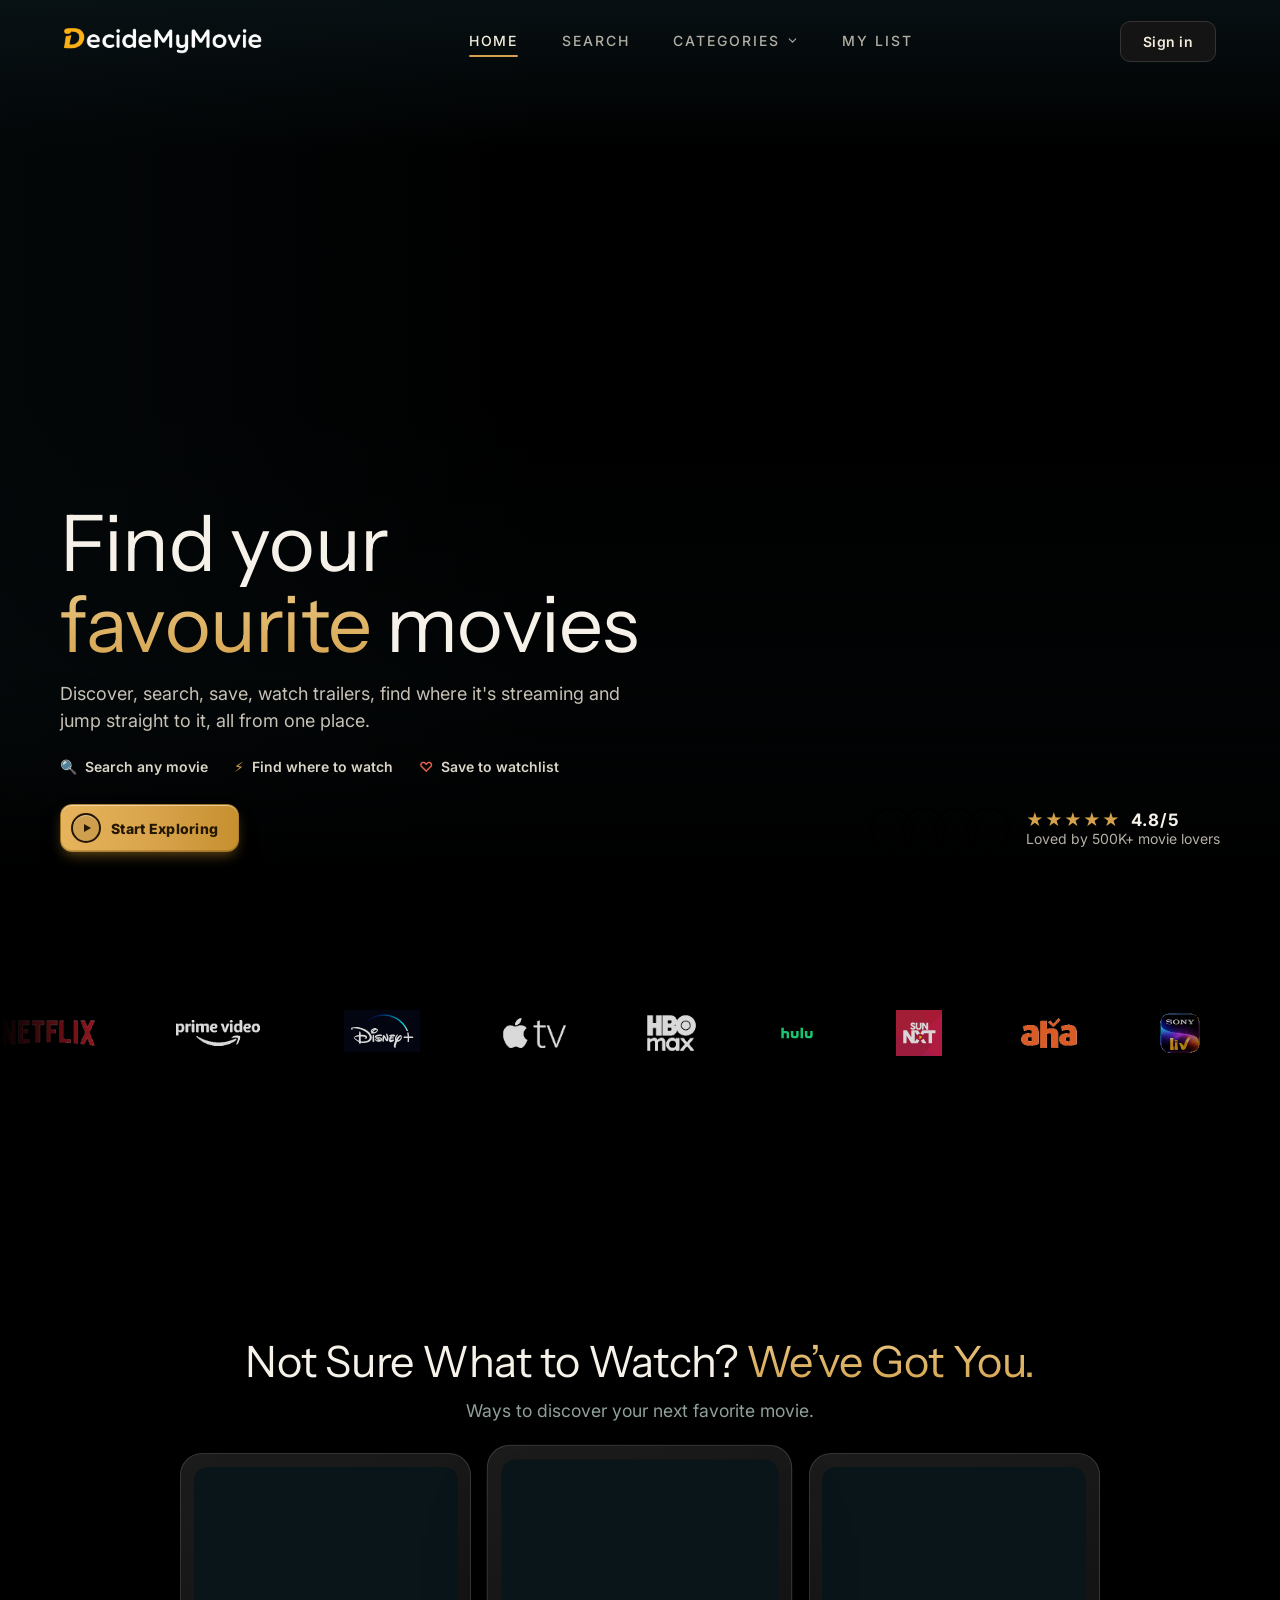
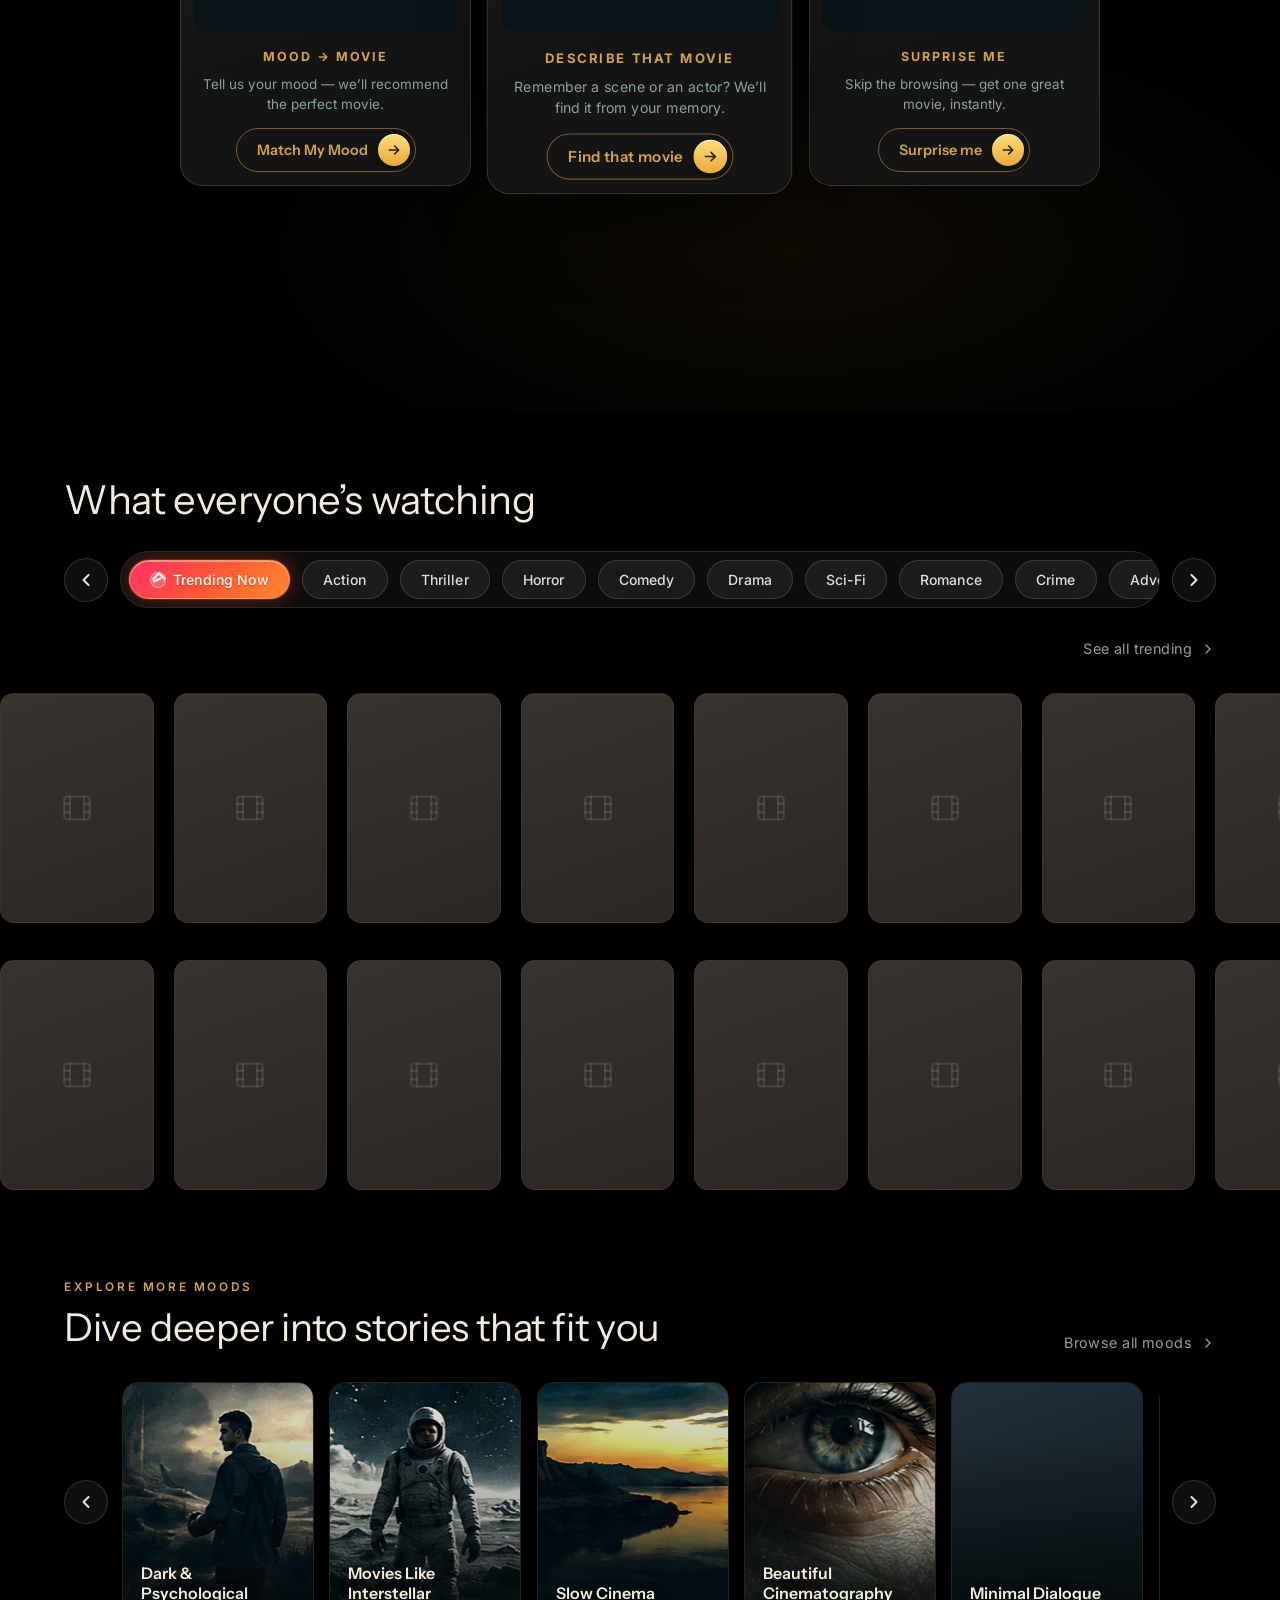
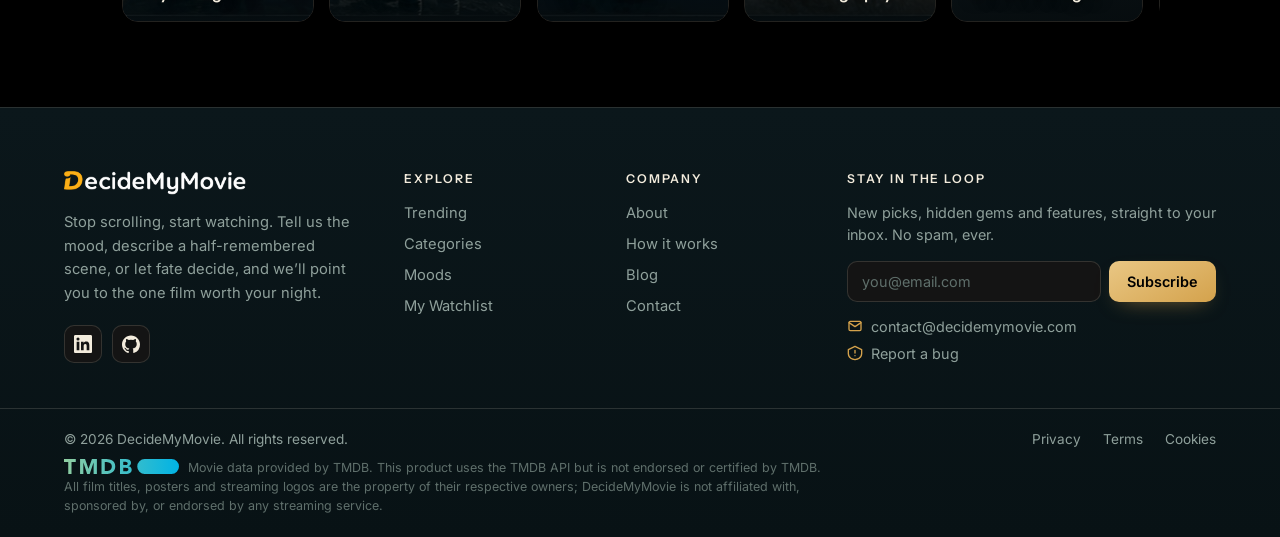
==== index.html @ b349b94d "Explore section: full-height, centered so only the 3 cards show" ====
<!DOCTYPE html>
<html lang="en">
<head>
  <meta http-equiv="Cache-Control" content="no-cache, no-store, must-revalidate">
  <meta http-equiv="Pragma" content="no-cache">
  <meta http-equiv="Expires" content="0">
<meta charset="UTF-8" />
<meta name="viewport" content="width=device-width, initial-scale=1.0" />
<title>DecideMyMovie</title>
<meta name="description" content="Stop scrolling, start watching. Describe your mood, describe a half-remembered scene, or let fate decide, and DecideMyMovie points you to the one film worth your night." />
<link rel="canonical" href="https://decidemymovie.com/" />

<!-- favicon -->
<link rel="icon" type="image/png" href="/favicon-96x96.png" sizes="96x96" />
<link rel="icon" type="image/svg+xml" href="/favicon.svg" />
<link rel="shortcut icon" href="/favicon.ico" />
<link rel="apple-touch-icon" sizes="180x180" href="/apple-touch-icon.png" />
<meta name="apple-mobile-web-app-title" content="Dmm" />
<link rel="manifest" href="/site.webmanifest" />
<!-- prefetch the auth modal artwork at idle so it's cached before the user opens sign-in -->
<link rel="prefetch" as="image" href="img/auth-panel.webp" />
<meta name="theme-color" content="#0A1519" />

<!-- Open Graph (WhatsApp, Facebook, LinkedIn link previews) -->
<meta property="og:type" content="website" />
<meta property="og:site_name" content="DecideMyMovie" />
<meta property="og:title" content="DecideMyMovie — the one film worth your night" />
<meta property="og:description" content="Describe your mood and get one confident pick, like a friend with great taste. No more forty minutes of scrolling." />
<meta property="og:url" content="https://decidemymovie.com/" />
<meta property="og:image" content="https://decidemymovie.com/og-image.jpg" />
<meta property="og:image:width" content="1200" />
<meta property="og:image:height" content="630" />

<!-- Twitter / X card -->
<meta name="twitter:card" content="summary_large_image" />
<meta name="twitter:title" content="DecideMyMovie — the one film worth your night" />
<meta name="twitter:description" content="Describe your mood and get one confident pick. No more endless scrolling." />
<meta name="twitter:image" content="https://decidemymovie.com/og-image.jpg" />

<link rel="preconnect" href="https://fonts.googleapis.com" />
<link rel="preconnect" href="https://fonts.gstatic.com" crossorigin />
<link href="https://fonts.googleapis.com/css2?family=Fraunces:opsz,wght@9..144,300..700&family=Inter:wght@400;500;600&family=Instrument+Sans:wght@400;500;600;700&display=swap" rel="stylesheet" />
<style>
  :root{
    /* palette pulled from the video */
    --ink:        #000000;   /* neutral black base */
    --ink-2:      #141414;   /* lifted panel (neutral dark grey) */
    --gold:       #D4A24C;   /* antique gilded gold (jewellery / lighting) */
    --gold-soft:  #E9C784;   /* highlight gold */
    --ember:      #9A4A3A;   /* muted maroon-rust (bridal fabric) */
    --cream:      #F3ECDD;   /* warm off-white text */
    --muted:      #8FA09B;   /* sage-grey secondary text */
    --line:       rgba(243,236,221,.14);

    --media-w: 52vw;         /* how much of the width the video occupies */
  }

  *{ box-sizing:border-box; margin:0; padding:0; }

  html{scroll-behavior:smooth}
  html,body{ height:100%; }

  body{
    background:var(--ink);
    color:var(--cream);
    font-family:"Inter", system-ui, sans-serif;
    -webkit-font-smoothing:antialiased;
    overflow-x:hidden;
  }

  a{ color:inherit; text-decoration:none; }

  /* ---------- header / nav ---------- */
  .nav{
    position:absolute; inset:0 0 auto 0; z-index:5;
    display:flex; align-items:center; justify-content:space-between;
    padding:26px clamp(24px,5vw,64px);
  }
  .brand{ display:flex; align-items:center; gap:14px; }
  .brand__logo{ height:26px; width:auto; display:block; }
  .brand__mark{
    width:42px; height:42px; border-radius:11px;
    display:grid; place-items:center;
    background:linear-gradient(150deg, var(--gold-soft), var(--gold) 70%);
    color:var(--ink);
    font-family:"Fraunces", serif; font-weight:700; font-size:24px;
    box-shadow:0 6px 20px -8px rgba(212,162,76,.7);
  }
  .brand__word{
    font-family:"Fraunces", serif; font-weight:500; font-size:22px;
    letter-spacing:.3px;
  }

  .links{ display:flex; gap:clamp(24px,3.4vw,52px); }
  .links a{
    position:relative; font-size:14px; font-weight:500; letter-spacing:.14em;
    text-transform:uppercase; color:var(--cream); opacity:.72;
    padding:6px 0; transition:opacity .25s;
  }
  .links a:hover{ opacity:1; }
  .links a.is-active{ opacity:1; }
  .navdrop__trigger{ position:relative; }
  /* gold underline follows the hovered nav item, resting under the active one */
  /* gold underline follows the cursor on the TOP-LEVEL nav items only
     (Home / Search / Categories / My List) — never on the dropdown menu items */
  .links > a::after, .navdrop__trigger::after{
    content:""; position:absolute; left:0; right:0; bottom:-2px; height:2px;
    background:var(--gold); border-radius:2px;
    transform:scaleX(0); transform-origin:center; transition:transform .28s cubic-bezier(.2,.7,.2,1); }
  .links > a.is-active::after{ transform:scaleX(1); }
  .links > a:hover::after, .navdrop__trigger:hover::after,
  .navdrop:hover .navdrop__trigger::after{ transform:scaleX(1); }
  .links:hover > a.is-active:not(:hover)::after{ transform:scaleX(0); }

  .signin{
    font-size:14px; font-weight:600; letter-spacing:.02em;
    padding:11px 22px; border-radius:10px;
    background:var(--ink-2); border:1px solid var(--line);
    transition:border-color .25s, background .25s, transform .25s;
  }
  .signin:hover{ border-color:rgba(255,255,255,.22); background:#1c1c1c; transform:translateY(-1px); }

  /* ---------- hero ---------- */
  .hero::after{
    content:""; position:absolute; left:0; right:0; bottom:-1px; height:240px; z-index:2;
    pointer-events:none;
    background:linear-gradient(to bottom, rgba(10,21,25,0) 0%, var(--ink) 88%, var(--ink) 100%);
  }
  .hero{
    position:relative; min-height:100vh; min-height:100svh;
    display:flex; align-items:center;
    isolation:isolate;
  }

  /* full-bleed background video */
  .hero__media{
    position:absolute; inset:0; z-index:1;
    overflow:hidden;
  }
  .hero__media video{
    position:absolute; inset:0; left:0;
    width:100%; height:100%;
    object-fit:cover; object-position:center; display:block;
    filter:saturate(1.03) contrast(1.03);
  }

  /* dissolve the left edge into the base + cinematic vignette */
  .hero__mask{
    position:absolute; inset:0; z-index:2; pointer-events:none;
    background:
      /* warm glow bridging the seam so both halves read as one image */
      radial-gradient(42vw 42vw at 50% 42%, rgba(212,162,76,.12), transparent 60%),
      /* wide, slightly angled dissolve: solid ink on the left, video emerging on the right */
      linear-gradient(100deg,
        var(--ink) 0%,
        var(--ink) 28%,
        rgba(10,21,25,.95) 40%,
        rgba(10,21,25,.64) 54%,
        rgba(10,21,25,.26) 72%,
        rgba(10,21,25,0) 93%),
      /* gentle top/bottom cinematic vignette */
      linear-gradient(to bottom,
        rgba(10,21,25,.32) 0%,
        rgba(10,21,25,0) 24%,
        rgba(10,21,25,0) 78%,
        rgba(10,21,25,.52) 100%);
  }

  /* warm gold halo bleeding out from behind the footage (like the mockup glow) */
  .hero__aura{
    position:absolute; inset:0; z-index:0; pointer-events:none;
    background:
      radial-gradient(46vw 46vw at 70% 46%, rgba(212,162,76,.16), transparent 62%),
      radial-gradient(30vw 34vw at 54% 60%, rgba(154,74,58,.12), transparent 60%);
  }

  /* ---------- content ---------- */
  .hero__content{
    position:relative; z-index:3;
    padding:0 clamp(24px,5vw,64px);
    max-width:660px;
    margin-top:9vh;
  }

  .display{
    font-family:"Fraunces", serif;
    font-weight:400;
    letter-spacing:.01em;
    font-size:clamp(2.9rem, 6vw, 5.1rem);
    line-height:1.02;
    letter-spacing:-.015em;
    animation:fade-up .9s .18s both cubic-bezier(.2,.7,.2,1);
  }
  .display .accent{
    color:var(--gold);
    background:linear-gradient(180deg, var(--gold-soft), var(--gold));
    -webkit-background-clip:text; background-clip:text;
    -webkit-text-fill-color:transparent;
  }
  .spark{ color:var(--gold); font-size:.34em; vertical-align:.7em; }

  .lede{
    margin-top:26px;
    font-size:16px;                 /* a touch above the nav links */
    line-height:1.55; color:var(--muted); max-width:30ch;
    animation:fade-up .9s .32s both cubic-bezier(.2,.7,.2,1);
  }

  /* signature: mood chips tie to "match your mood" */
  .moods{
    display:flex; flex-wrap:wrap; gap:11px; margin-top:34px;
    animation:fade-up .9s .44s both cubic-bezier(.2,.7,.2,1);
  }
  .chip{
    font-size:13px; font-weight:500; letter-spacing:.02em;
    padding:9px 16px; border-radius:999px;
    border:1px solid var(--line); color:var(--cream);
    background:rgba(255,255,255,.02);
    cursor:pointer;
    transition:border-color .25s, color .25s, box-shadow .3s, transform .2s, background .25s;
  }
  .chip:hover, .chip:focus-visible{
    border-color:var(--gold);
    color:var(--gold-soft);
    background:rgba(212,162,76,.08);
    box-shadow:0 0 0 4px rgba(212,162,76,.08);
    transform:translateY(-1px);
    outline:none;
  }

  .cta-row{
    display:flex; align-items:center; gap:22px; margin-top:40px;
    animation:fade-up .9s .56s both cubic-bezier(.2,.7,.2,1);
  }
  .cta{
    display:inline-flex; align-items:center; gap:10px;
    font-size:15px; font-weight:600; letter-spacing:.01em;
    padding:15px 28px; border-radius:12px;
    color:var(--ink);
    background:linear-gradient(150deg, var(--gold-soft), var(--gold) 78%);
    box-shadow:0 12px 34px -12px rgba(212,162,76,.75);
    transition:transform .25s, box-shadow .3s;
  }
  .cta:hover{ transform:translateY(-2px); box-shadow:0 18px 42px -12px rgba(212,162,76,.85); }
  .cta svg{ transition:transform .25s; }
  .cta:hover svg{ transform:translateX(3px); }
  .ghost{
    font-size:14px; font-weight:500; color:var(--muted);
    display:inline-flex; align-items:center; gap:8px;
    transition:color .25s;
  }
  .ghost:hover{ color:var(--cream); }
  .ghost .dot{ width:8px; height:8px; border-radius:50%; background:var(--gold); box-shadow:0 0 0 4px rgba(212,162,76,.18); }

  /* ---------- responsive ---------- */
  @media (max-width:1100px){
    :root{ --media-w:46vw; }
    .hero__content{ max-width:560px; }
  }

  @media (max-width:860px){
    :root{ --media-w:100vw; }
    .hero__media video{ position:absolute; inset:0; width:100%; height:100%; min-width:0; }
    .links{ display:none; }
    .hero{ align-items:flex-end; }
    .hero__content{ max-width:100%; padding-bottom:14vh; }
    .hero__mask{
      background:
        linear-gradient(to bottom,
          rgba(10,21,25,.42) 0%,
          rgba(10,21,25,.55) 42%,
          rgba(10,21,25,.9) 82%,
          var(--ink) 100%);
    }
    .hero__aura{
      background:radial-gradient(70vw 50vw at 60% 30%, rgba(212,162,76,.18), transparent 62%);
    }
    .lede{ max-width:36ch; }
  }

  @media (max-width:460px){
    .cta-row{ flex-direction:column; align-items:flex-start; gap:16px; }
    .signin{ padding:9px 16px; }
  }

  /* ---------- motion prefs ---------- */
  @keyframes fade-up{ from{ opacity:0; transform:translateY(22px); } to{ opacity:1; transform:none; } }
  @keyframes fade-down{ from{ opacity:0; transform:translateY(-16px); } to{ opacity:1; transform:none; } }

  @media (prefers-reduced-motion:reduce){
    *{ animation:none !important; transition:none !important; }
  }

  /* ---------- scroll cue ---------- */
  .scroll-cue{
    position:absolute; left:50%; bottom:30px; z-index:4;
    transform:translateX(-50%);
    width:52px; height:52px; border-radius:50%;
    display:grid; place-items:center;
    color:var(--ink);
    background:linear-gradient(150deg, var(--gold-soft), var(--gold) 78%);
    box-shadow:0 10px 30px -8px rgba(212,162,76,.7);
    animation:cue-bob 2.2s ease-in-out infinite, fade-up .9s .7s both cubic-bezier(.2,.7,.2,1);
    transition:transform .25s, box-shadow .3s;
  }
  .scroll-cue:hover{
    transform:translateX(-50%) translateY(-2px) scale(1.06);
    box-shadow:0 16px 40px -8px rgba(212,162,76,.85);
  }
  @keyframes cue-bob{
    0%,100%{ transform:translateX(-50%) translateY(0); }
    50%{ transform:translateX(-50%) translateY(7px); }
  }
  @media (prefers-reduced-motion:reduce){ .scroll-cue{ animation:none; } }


  /* ============ FEATURES ============ */
  .feats{
    position:relative; z-index:1;
    min-height:100vh; min-height:100svh;
    padding:clamp(34px,5vh,64px) clamp(24px,5vw,64px) clamp(34px,5vh,60px);
    display:flex; flex-direction:column; justify-content:center; gap:clamp(20px,3.2vh,40px);
    background:
      radial-gradient(72vw 46vh at 62% 82%, rgba(212,162,76,.07), transparent 62%),
      var(--ink);
  }
  .feats__head{ max-width:1180px; margin:0 auto; width:100%; }
  @media (max-height:800px){
    .feats{ padding:clamp(28px,4vh,48px) clamp(24px,5vw,64px) clamp(26px,4vh,44px); gap:clamp(14px,2.2vh,24px); }
    .feats__title{ font-size:clamp(1.7rem,3.4vw,2.5rem); }
    .pcard__art{ aspect-ratio:16/9; }
  }
  .feats__eyebrow{
    font-size:13px; font-weight:600; letter-spacing:.24em; text-transform:uppercase;
    color:var(--gold);
  }
  .feats__title{
    font-family:"Fraunces",serif; font-weight:400;
    font-size:clamp(1.9rem,4vw,3rem); line-height:1.05; letter-spacing:.01em;
    margin-top:8px; color:var(--cream);
  }

  .feats__viewport{ overflow:hidden; width:100%; max-width:1180px; margin:0 auto; }
  .feats__track{
    display:flex; will-change:transform;
    transition:transform .8s cubic-bezier(.2,.7,.2,1);
  }

  .feat{
    flex:0 0 100%;
    display:grid; grid-template-columns:1.05fr .95fr; gap:clamp(28px,4vw,64px);
    align-items:center;
    border:1px solid var(--line); border-radius:22px;
    background:linear-gradient(150deg, rgba(255,255,255,.03), rgba(255,255,255,0) 60%), var(--ink-2);
    padding:clamp(28px,4vw,56px);
  }
  .feat__no{
    font-size:12.5px; font-weight:600; letter-spacing:.2em; text-transform:uppercase;
    color:var(--muted);
  }
  .feat__name-lg{
    font-family:"Fraunces",serif; font-weight:400;
    font-size:clamp(2.4rem,5vw,4rem); line-height:1; letter-spacing:.02em;
    margin:16px 0 0; color:var(--cream);
  }
  .feat__text{
    margin-top:20px; max-width:44ch;
    font-size:clamp(1rem,1.3vw,1.14rem); line-height:1.62; color:var(--muted);
  }
  .feat__cta{ display:flex; align-items:center; gap:16px; margin-top:34px; }
  .feat__pill{
    font-family:"Fraunces",serif; font-weight:400;
    font-size:1.15rem; letter-spacing:.04em;
    padding:12px 26px; border-radius:999px;
    color:var(--ink); background:linear-gradient(150deg, var(--gold-soft), var(--gold) 78%);
    box-shadow:0 10px 28px -12px rgba(212,162,76,.7);
  }
  .feat__go{
    width:52px; height:52px; flex:0 0 auto; border-radius:50%;
    display:grid; place-items:center;
    color:var(--gold); border:1.5px solid var(--gold);
    transition:background .25s, color .25s, transform .25s;
  }
  .feat__go svg{ width:20px; height:20px; }
  .feat__go:hover{ background:var(--gold); color:var(--ink); transform:translateX(3px); }

  /* right-side art frame — themed per feature, swap for a real image later */
  .feat__art{
    position:relative; overflow:hidden;
    aspect-ratio:4/5; border-radius:16px;
    display:grid; place-items:center;
    border:1px solid var(--line);
    box-shadow:0 30px 60px -30px rgba(0,0,0,.7);
    color:var(--gold-soft);
  }
  .feat__art figcaption{
    position:absolute; left:18px; bottom:16px;
    font-size:12px; font-weight:500; letter-spacing:.16em; text-transform:uppercase;
    color:rgba(243,236,221,.72);
  }
  .art__motif{ width:52%; height:52%; opacity:.9; filter:drop-shadow(0 6px 20px rgba(0,0,0,.4)); }
  .art__grain{
    position:absolute; inset:0; pointer-events:none; opacity:.35; mix-blend-mode:overlay;
    background-image:url("data:image/svg+xml,%3Csvg xmlns='http://www.w3.org/2000/svg' width='160' height='160'%3E%3Cfilter id='n'%3E%3CfeTurbulence type='fractalNoise' baseFrequency='.85' numOctaves='2'/%3E%3C/filter%3E%3Crect width='160' height='160' filter='url(%23n)' opacity='.4'/%3E%3C/svg%3E");
  }
  .art--vibe{ background:radial-gradient(120% 100% at 30% 20%, #14343a, #0A1519 70%); color:var(--gold-soft); }
  .art--describe{ background:radial-gradient(120% 100% at 70% 20%, #12262b, #0A1519 72%); color:#9fb8b2; }
  .art--dice{ background:radial-gradient(120% 100% at 40% 30%, #35201c, #0A1519 72%); color:#d69a86; }

  .feats__dots{ display:flex; gap:12px; justify-content:center; }
  .fdot{
    width:10px; height:10px; border-radius:50%; cursor:pointer;
    border:none; padding:0; background:rgba(243,236,221,.24);
    transition:background .3s, transform .3s, width .3s, border-radius .3s;
  }
  .fdot:hover{ background:rgba(243,236,221,.5); }
  .fdot.is-on{ background:var(--gold); width:28px; border-radius:999px; }

  @media (max-width:860px){
    .feat{ grid-template-columns:1fr; gap:26px; }
    .feat__art{ order:-1; aspect-ratio:16/10; }
    .feat__text{ max-width:52ch; }
  }
  @media (prefers-reduced-motion:reduce){
    .feats__track{ transition:none; }
  }

  /* right/left swipe arrows, vertically centred on the carousel */
  .feats{ position:relative; }
  .feats__nav{
    position:absolute; top:50%; transform:translateY(-50%); z-index:6;
    width:50px; height:50px; border-radius:50%; cursor:pointer;
    display:grid; place-items:center; color:var(--cream);
    background:var(--ink-2); border:1px solid var(--line);
    transition:border-color .25s, background .25s, transform .25s, color .25s;
  }
  .feats__nav svg{ width:22px; height:22px; }
  .feats__nav:hover{ border-color:var(--gold); color:var(--gold); background:#122228; }
  .feats__nav--next{ right:clamp(10px,2.4vw,34px); }
  .feats__nav--next:hover{ transform:translateY(-50%) translateX(2px); }
  .feats__nav--prev{ left:clamp(10px,2.4vw,34px); }
  .feats__nav--prev:hover{ transform:translateY(-50%) translateX(-2px); }
  @media (max-width:860px){ .feats__nav{ display:none; } }


  /* ONE gold capsule: label + arrow disc, fixed size, same on every card */
  .feat__cta{ margin-top:32px; min-height:64px; display:flex; align-items:center; }
  .feat__action{
    display:inline-flex; align-items:center; gap:0;
    width:300px; height:64px;                 /* identical size on all three */
    padding:6px 6px 6px 16px; border-radius:999px;
    background:linear-gradient(160deg, var(--gold-soft), var(--gold) 82%);
    border:1px solid rgba(255,255,255,.35);
    box-shadow:0 14px 34px -14px rgba(212,162,76,.8), inset 0 1px 0 rgba(255,255,255,.5);
    transition:transform .25s, box-shadow .3s;
  }
  .feat__action:hover{ transform:translateY(-2px); box-shadow:0 20px 44px -14px rgba(212,162,76,.9), inset 0 1px 0 rgba(255,255,255,.55); }
  .feat__action-label{
    flex:1;
    text-align:center;                 /* sit centred in the free space */
    font-family:"Fraunces",serif; font-weight:400;
    font-size:1.5rem; letter-spacing:.02em; color:var(--ink);
    white-space:nowrap;
  }
  .feat__action-go{
    flex:0 0 auto; width:52px; height:52px; border-radius:50%;
    display:grid; place-items:center;
    background:var(--ink); color:var(--gold-soft);
    box-shadow:inset 0 0 0 1px rgba(212,162,76,.5);
    transition:transform .25s;
  }
  .feat__action-go svg{ width:20px; height:20px; }
  .feat__action:hover .feat__action-go{ transform:translateX(2px); }


  /* ===== center-active feature carousel ===== */
  .feats__viewport{ overflow:hidden; width:100%; max-width:1500px; margin:0 auto; }
  .feats__track{ display:flex; align-items:center; will-change:transform; }
  .feats__track.anim{ transition:transform .62s cubic-bezier(.4,0,.2,1); }

  .fcard{
    flex:0 0 78%;                 /* neighbours peek at the edges */
    max-width:1040px;
    display:grid; grid-template-columns:1fr 1fr; gap:clamp(24px,3vw,48px);
    align-items:center;
    border:1px solid var(--line); border-radius:24px;
    background:linear-gradient(150deg, rgba(255,255,255,.03), rgba(255,255,255,0) 60%), var(--ink-2);
    padding:clamp(26px,3.4vw,48px);
    transform:scale(.86); opacity:.4;
    transition:transform .62s cubic-bezier(.4,0,.2,1), opacity .62s cubic-bezier(.4,0,.2,1), box-shadow .62s ease;
    will-change:transform,opacity;
  }
  .fcard.is-active{
    transform:scale(1); opacity:1;
    border-color:rgba(212,162,76,.4);
    box-shadow:0 40px 90px -40px rgba(212,162,76,.5), 0 0 0 1px rgba(212,162,76,.15);
    background:
      radial-gradient(120% 90% at 50% 0%, rgba(212,162,76,.10), transparent 55%),
      linear-gradient(150deg, rgba(255,255,255,.04), rgba(255,255,255,0) 60%), var(--ink-2);
  }
  .fcard__body{ min-width:0; }
  .fcard__name{
    font-family:"Fraunces",serif; font-weight:400;
    font-size:clamp(2.2rem,4.4vw,3.4rem); line-height:1; letter-spacing:.02em; color:var(--cream);
  }
  .fcard__tag{
    display:inline-block; margin-top:12px;
    font-size:13px; font-weight:600; letter-spacing:.18em; text-transform:uppercase; color:var(--gold);
  }
  .fcard__text{
    margin-top:16px; font-size:clamp(.98rem,1.2vw,1.08rem); line-height:1.6; color:var(--muted);
  }
  /* reuse the fused gold capsule */
  .fcard__cta{ margin-top:28px; }
  .fcard__action{
    display:inline-flex; align-items:center; width:290px; height:60px;
    padding:5px 5px 5px 14px; border-radius:999px;
    background:linear-gradient(160deg, var(--gold-soft), var(--gold) 82%);
    border:1px solid rgba(255,255,255,.35);
    box-shadow:0 14px 34px -14px rgba(212,162,76,.8), inset 0 1px 0 rgba(255,255,255,.5);
    transition:transform .25s, box-shadow .3s;
  }
  .fcard__action:hover{ transform:translateY(-2px); }
  .fcard__action .lbl{
    flex:1; text-align:center;
    font-family:"Fraunces",serif; font-size:1.35rem; letter-spacing:.02em; color:var(--ink); white-space:nowrap;
  }
  .fcard__action .go{
    flex:0 0 auto; width:50px; height:50px; border-radius:50%; display:grid; place-items:center;
    background:var(--ink); color:var(--gold-soft); box-shadow:inset 0 0 0 1px rgba(212,162,76,.5);
    transition:transform .25s;
  }
  .fcard__action .go svg{ width:19px; height:19px; }
  .fcard__action:hover .go{ transform:translateX(2px); }

  /* big right-side image frame (themed; swap for a real photo later) */
  .fcard__art{
    position:relative; overflow:hidden; aspect-ratio:4/5; border-radius:16px;
    display:grid; place-items:center; border:1px solid var(--line);
    box-shadow:0 30px 60px -30px rgba(0,0,0,.7); color:var(--gold-soft);
  }
  .fcard__art figcaption{
    position:absolute; left:18px; bottom:16px;
    font-size:12px; font-weight:500; letter-spacing:.16em; text-transform:uppercase; color:rgba(243,236,221,.72);
  }
  .fart-motif{ width:50%; height:50%; opacity:.9; filter:drop-shadow(0 6px 20px rgba(0,0,0,.4)); }
  .fart-grain{ position:absolute; inset:0; pointer-events:none; opacity:.3; mix-blend-mode:overlay;
    background-image:url("data:image/svg+xml,%3Csvg xmlns='http://www.w3.org/2000/svg' width='160' height='160'%3E%3Cfilter id='n'%3E%3CfeTurbulence type='fractalNoise' baseFrequency='.85' numOctaves='2'/%3E%3C/filter%3E%3Crect width='160' height='160' filter='url(%23n)' opacity='.4'/%3E%3C/svg%3E"); }
  .fart--vibe{ background:radial-gradient(120% 100% at 30% 20%, #14343a, #0A1519 70%); color:var(--gold-soft); }
  .fart--describe{ background:radial-gradient(120% 100% at 70% 20%, #12262b, #0A1519 72%); color:#9fb8b2; }
  .fart--dice{ background:radial-gradient(120% 100% at 40% 30%, #35201c, #0A1519 72%); color:#d69a86; }

  @media (max-width:860px){
    .fcard{ flex-basis:88%; grid-template-columns:1fr; gap:22px; }
    .fcard__art{ order:-1; aspect-ratio:16/10; }
  }


  /* ===== section heading above the 3 cards ===== */
  .explore-head{ text-align:center; max-width:820px; margin:0 auto; }
  .explore-head__title{
    font-family:"Instrument Sans", system-ui, sans-serif;
    font-weight:400; font-size:clamp(1.7rem,3.4vw,2.7rem);
    line-height:1.12; letter-spacing:-.01em; color:#F6F2EA;
  }
  .explore-head__title .accent{
    color:var(--gold);
    background:linear-gradient(180deg, var(--gold-soft), var(--gold));
    -webkit-background-clip:text; background-clip:text;
    -webkit-text-fill-color:transparent;
  }
  .explore-head__sub{
    margin-top:12px;
    font-family:"Inter", system-ui, sans-serif;
    font-size:clamp(.95rem,1.4vw,1.1rem); line-height:1.5; color:var(--muted);
  }

  /* ===== 3-up feature cards, centre active ===== */
  .pcards{
    display:grid; grid-template-columns:repeat(3,1fr); gap:clamp(16px,1.8vw,26px);
    max-width:920px; margin:0 auto; width:100%; align-items:stretch;
  }
  .pcard{
    position:relative; display:flex; flex-direction:column;
    border:1px solid var(--line); border-radius:22px; overflow:hidden;
    background:linear-gradient(160deg, rgba(255,255,255,.03), rgba(255,255,255,0) 55%), var(--ink-2);
    padding:clamp(10px,1vw,14px);
    transform:scale(1); opacity:1; cursor:pointer;          /* all cards full + bright */
    transition:transform .5s cubic-bezier(.4,0,.2,1), box-shadow .5s ease, border-color .5s ease;
  }
  .pcard.is-active{
    transform:scale(1.05);                                  /* clean lift, no colour glow */
    border-color:rgba(255,255,255,.14);
    box-shadow:0 44px 90px -44px rgba(0,0,0,.75);
    z-index:2;
  }

  /* picture on top */
  .pcard__art{
    position:relative; overflow:hidden; border-radius:14px; aspect-ratio:16/10;
    background:#0A1519; border:none;
  }
  .pcard__art video{ position:absolute; inset:0; width:100%; height:100%; object-fit:cover; }
  .pcard__art figcaption{ z-index:2; }
  .pcard__art figcaption{
    position:absolute; left:14px; bottom:12px;
    font-size:11px; font-weight:600; letter-spacing:.16em; text-transform:uppercase; color:rgba(243,236,221,.7);
  }
  .pcard .fart-motif{ width:38%; height:38%; opacity:.92; filter:drop-shadow(0 6px 18px rgba(0,0,0,.4)); }
  .pcard .fart-grain{ position:absolute; inset:0; pointer-events:none; opacity:.28; mix-blend-mode:overlay;
    background-image:url("data:image/svg+xml,%3Csvg xmlns='http://www.w3.org/2000/svg' width='140' height='140'%3E%3Cfilter id='n'%3E%3CfeTurbulence type='fractalNoise' baseFrequency='.85' numOctaves='2'/%3E%3C/filter%3E%3Crect width='140' height='140' filter='url(%23n)' opacity='.4'/%3E%3C/svg%3E"); }
  .fart--vibe{ background:radial-gradient(120% 100% at 30% 20%, #14343a, #0A1519 70%); color:var(--gold-soft); }
  .fart--describe{ background:radial-gradient(120% 100% at 70% 20%, #12262b, #0A1519 72%); color:#9fb8b2; }
  .fart--dice{ background:radial-gradient(120% 100% at 40% 30%, #35201c, #0A1519 72%); color:#d69a86; }

  /* text in the middle */
  .pcard__body{ padding:13px 6px 0; text-align:center; flex:1; }
  .pcard__name{ font-family:"Fraunces",serif; font-weight:400; font-size:clamp(1.3rem,1.7vw,1.6rem); line-height:1; letter-spacing:.02em; color:var(--cream); }
  .pcard__tag{ display:inline-block; margin-top:0; font-size:12.5px; font-weight:700; letter-spacing:.16em; text-transform:uppercase; color:var(--gold); }
  .pcard__text{ margin-top:9px; font-size:.84rem; line-height:1.5; color:var(--muted); }

  /* button at the bottom */
  .pcard__btn{
    margin-top:14px; align-self:center;
    display:inline-flex; align-items:center; gap:10px;
    padding:5px 5px 5px 20px; border-radius:999px;
    background:transparent; border:1px solid rgba(217,162,65,.5);
    color:var(--gold); opacity:1; pointer-events:auto; transition:transform .25s, background .25s, border-color .25s;
  }

  .pcard__btn:hover{ transform:translateY(-2px); background:rgba(217,162,65,.1); border-color:var(--gold); }
  .pcard__btn .lbl{ font-family:"Instrument Sans",system-ui,sans-serif; font-weight:600; font-size:.9rem; letter-spacing:0; color:var(--gold); white-space:nowrap; }
  .pcard__btn .go{ flex:0 0 auto; width:32px; height:32px; border-radius:50%; display:grid; place-items:center;
    background:linear-gradient(180deg,#FFDD7A 0%,#E8A93D 100%); color:#2a2205;
    box-shadow:0 2px 6px rgba(0,0,0,.35), inset 0 1px 0 rgba(255,255,255,.5); }
  .pcard__btn .go svg{ width:16px; height:16px; }

  @media (max-width:820px){
    .pcards{ grid-template-columns:1fr; gap:18px; }
    .pcard{ transform:none; }
    .pcard.is-active{ transform:none; }
  }

  /* ===== quick-actions grid (6 cards, no arrows, rounded) ===== */
  /* ================= NEW HERO ================= */
  .hero{ position:relative; min-height:100vh; min-height:100svh; overflow:hidden; display:flex; }
  .hero__media{ position:absolute; inset:0; z-index:0; }
  .hero__media video{ width:100%; height:100%; object-fit:cover; }
  /* blend the TOP of the image into the header/page (like the old build) */
  /* subtle top blend into the navbar only */
  .hero__blendtop{ position:absolute; left:0; right:0; top:0; height:150px; z-index:1; pointer-events:none;
    background:linear-gradient(to bottom, rgba(10,21,25,.75) 0%, rgba(10,21,25,0) 100%); }
  /* subtle overall overlay + soft vignette so the OCEAN STAYS VISIBLE to the bottom edge */
  .hero__scrim{ position:absolute; inset:0; z-index:1; pointer-events:none;
    background:
      radial-gradient(120% 100% at 50% 40%, rgba(0,0,0,0) 55%, rgba(0,0,0,.28) 100%),  /* soft vignette */
      linear-gradient(to top, rgba(10,21,25,.35) 0%, rgba(10,21,25,.12) 30%, rgba(10,21,25,0) 55%),  /* very gentle floor for text legibility */
      linear-gradient(to right, rgba(10,21,25,.30) 0%, rgba(10,21,25,0) 42%); }

  .hero__content{ position:relative; z-index:3; align-self:flex-end; width:100%;
    max-width:none; margin:0; text-align:left;
    padding:0 60px 48px 60px; }
  .hero .display{ font-family:"Instrument Sans",system-ui,sans-serif; font-weight:400; text-transform:none;
    font-size:78px; line-height:1.04; letter-spacing:-.01em; color:#F6F2EA; }
  .hero .display .accent{ color:transparent; background:linear-gradient(180deg,var(--gold-soft),var(--gold));
    -webkit-background-clip:text; background-clip:text; }
  .hero .lede{ margin-top:15px; max-width:52ch; font-family:"Inter",system-ui,sans-serif; font-weight:400; font-size:18px; line-height:1.5; color:rgba(243,236,221,.82); }

  .hero__pills{ display:flex; gap:26px; flex-wrap:wrap; margin-top:26px; }
  .hpill{ display:inline-flex; align-items:center; gap:8px; font-size:14px; line-height:1; font-weight:600; color:rgba(243,236,221,.9); }
  .hpill__ic{ display:inline-flex; align-items:center; justify-content:center; height:14px; line-height:1; font-size:14px; }
  .hpill__ic--red{ color:#E4614C; } .hpill__ic--gold{ color:var(--gold); }

  .hero__row{ display:flex; align-items:flex-end; justify-content:space-between; gap:24px; flex-wrap:wrap; margin-top:30px; }
  .hero__cta{ position:relative; display:inline-flex; align-items:center; gap:10px; cursor:pointer;
    height:48px; padding:0 20px 0 10px; border-radius:12px;
    font-family:"Inter",system-ui,sans-serif; font-size:14px; font-weight:800; letter-spacing:.02em; color:#241703;
    background:linear-gradient(90deg,#E6B45C 0%,#D7A24A 55%,#C6902F 100%);
    border:1px solid rgba(120,84,20,.5);
    box-shadow:0 1px 0 rgba(255,255,255,.5) inset,
               0 -1px 0 rgba(120,84,20,.35) inset,
               0 6px 14px -4px rgba(198,144,47,.55),
               0 14px 30px -10px rgba(0,0,0,.45);
    transition:transform .15s ease, box-shadow .2s ease, filter .2s ease; }
  .hero__cta:hover{ transform:translateY(-2px); filter:brightness(1.05);
    box-shadow:0 1px 0 rgba(255,255,255,.55) inset,
               0 -1px 0 rgba(120,84,20,.35) inset,
               0 10px 20px -4px rgba(198,144,47,.7),
               0 20px 40px -12px rgba(0,0,0,.5); }
  .hero__cta:active{ transform:translateY(0);
    box-shadow:0 1px 0 rgba(255,255,255,.4) inset,
               0 2px 6px -2px rgba(0,0,0,.4) inset,
               0 3px 8px -3px rgba(198,144,47,.5); }
  .hero__cta-ic{ display:grid; place-items:center; width:30px; height:30px; border-radius:50%;
    background:rgba(36,23,3,.1); border:2.5px solid #241703; color:#241703;
    box-shadow:0 1px 0 rgba(255,255,255,.4) inset; }
  .hero__cta-ic svg{ width:12px; height:12px; margin-left:1px; }

  .hero__social{ display:flex; align-items:center; gap:16px; height:46px; }
  .hero__avatars{ display:flex; }
  .hero__avatars .av{ width:44px; height:44px; border-radius:50%; margin-left:-12px; border:2px solid var(--ink);
    background-size:cover; background-position:center; }
  .hero__avatars .av:first-child{ margin-left:0; }
  .av1{ background-image:url("https://i.pravatar.cc/80?img=12"); }
  .av2{ background-image:url("https://i.pravatar.cc/80?img=32"); }
  .av3{ background-image:url("https://i.pravatar.cc/80?img=5"); }
  .av4{ background-image:url("https://i.pravatar.cc/80?img=45"); }
  .hero__rating{ display:flex; flex-direction:column; line-height:1.2; }
  .hero__rating .stars{ color:var(--gold); font-size:17px; letter-spacing:1px; }
  .hero__rating .stars b{ color:#F6F2EA; margin-left:4px; font-size:17px; }
  .hero__rating .loved{ font-size:14px; color:rgba(243,236,221,.75); }

  @media (max-width:640px){
    .hero__row{ flex-direction:column; align-items:flex-start; }
    .hero__pills{ gap:16px; }
  }


  /* ============ LOGO MARQUEE ============ */
  .marquee{ position:relative; overflow:hidden; background:transparent; padding:clamp(84px,12vh,150px) 0 clamp(44px,6vh,64px); }
  .marquee__track{ display:flex; flex-wrap:nowrap; align-items:center; width:max-content;
    gap:clamp(48px,6vw,90px); animation:marquee 40s linear infinite; }
  @keyframes marquee{ from{ transform:translate3d(0,0,0); } to{ transform:translate3d(-50%,0,0); } }
  @media (prefers-reduced-motion:reduce){ .marquee__track{ animation:none; } }

  .mq-logo-img{ flex:0 0 auto; width:auto; max-width:160px; object-fit:contain; display:block;
    opacity:.85; transition:opacity .25s; }
  .mq-logo-img:hover{ opacity:1; }
  .mq-white{ filter:brightness(0) invert(1); }   /* dark logos -> white */
  .marquee__fade{ position:absolute; top:0; bottom:0; width:120px; z-index:2; pointer-events:none; }
  .marquee__fade--l{ left:0; background:linear-gradient(to right, var(--ink), rgba(10,21,25,0)); }
  .marquee__fade--r{ right:0; background:linear-gradient(to left, var(--ink), rgba(10,21,25,0)); }

  /* edge fades so logos melt in/out at the sides */
  .marquee__fade{ position:absolute; top:0; bottom:0; width:120px; z-index:2; pointer-events:none; }
  .marquee__fade--l{ left:0; background:linear-gradient(to right, var(--ink), rgba(10,21,25,0)); }
  .marquee__fade--r{ right:0; background:linear-gradient(to left, var(--ink), rgba(10,21,25,0)); }

  /* ================= TRENDING / BROWSE ================= */
  .browse{ position:relative; z-index:1; background:var(--ink);
    padding:clamp(48px,7vh,90px) clamp(24px,5vw,64px) clamp(18px,3vh,32px); }
  .browse__head{ max-width:1300px; margin:0 auto clamp(20px,3vh,32px);
    display:flex; align-items:center; justify-content:space-between; gap:20px; }
  .browse__title{ font-family:"Instrument Sans", system-ui, sans-serif; font-weight:400;
    font-size:clamp(1.6rem,3.2vw,2.5rem); letter-spacing:-.01em; color:var(--cream); }
  .browse__see{ display:inline-flex; align-items:center; gap:8px; white-space:nowrap;
    background:none; border:none; cursor:pointer; font:inherit; padding:0;
    font-size:.9rem; letter-spacing:.03em; color:var(--muted); transition:color .25s; }
  .browse__see:hover{ color:var(--gold); }
  .browse__see svg{ width:16px; height:16px; }
  .browse__seebar{ max-width:1300px; margin:0 auto clamp(20px,3vh,32px); display:flex; justify-content:flex-end; }

  /* static "see all" grid mode */
  .mgrid.is-grid{ width:auto; position:static; left:auto; transform:none; max-width:1300px; margin:0 auto; }
  .mgridstatic{ display:grid; grid-template-columns:repeat(7,1fr); gap:clamp(12px,1.2vw,18px); }
  .mgrid__morewrap{ display:flex; justify-content:center; padding:26px 0 8px; }
  .reelmore{ display:flex; justify-content:center; padding:30px 0 6px; }
  .reelmore__btn, .mgrid__more{ font:inherit; font-weight:600; font-size:.92rem; color:var(--gold);
    background:transparent; border:1px solid rgba(217,162,65,.45); border-radius:999px;
    padding:11px 30px; cursor:pointer; transition:background .18s, border-color .18s, opacity .18s; }
  .reelmore__btn:hover, .mgrid__more:hover{ background:rgba(217,162,65,.12); border-color:var(--gold); }
  .reelmore__btn:disabled, .mgrid__more:disabled{ opacity:.6; cursor:default; }
  /* end-of-list buttons (See all / Reroll) */
  .endbar{ display:flex; justify-content:center; gap:14px; padding:30px 0 6px; flex-wrap:wrap; }
  .endbtn{ display:inline-flex; align-items:center; gap:8px; font:inherit; font-weight:600; font-size:.92rem;
    border-radius:999px; padding:11px 26px; cursor:pointer;
    transition:background .18s, border-color .18s, filter .18s, transform .15s; }
  .endbtn svg{ width:17px; height:17px; }
  .endbtn--see{ color:var(--ink); border:none; background:linear-gradient(150deg,var(--gold-soft),var(--gold));
    box-shadow:0 12px 30px -12px rgba(212,162,76,.7); }
  .endbtn--see:hover{ transform:translateY(-1px); filter:brightness(1.05); }
  .endbtn--reroll{ color:var(--gold); background:transparent; border:1px solid rgba(217,162,65,.45); }
  .endbtn--reroll:hover{ background:rgba(217,162,65,.12); border-color:var(--gold); }
  /* reroll swap animation */
  .mgrid{ transition:opacity .19s ease, transform .19s ease; }
  .mgrid.is-swap{ opacity:0; transform:translateY(10px) scale(.985); }
  .mgrid.is-fresh .mcard{ animation:cardIn .5s cubic-bezier(.2,.8,.2,1) both; }
  .mgrid.is-fresh .mcard:nth-child(2n){ animation-delay:.05s; }
  .mgrid.is-fresh .mcard:nth-child(3n){ animation-delay:.1s; }
  .mgrid.is-fresh .mcard:nth-child(5n){ animation-delay:.15s; }
  @keyframes cardIn{ from{ opacity:0; transform:translateY(14px) scale(.96); } to{ opacity:1; transform:none; } }
  @media (prefers-reduced-motion:reduce){
    .mgrid, .mgrid.is-swap{ transition:none; transform:none; opacity:1; }
    .mgrid.is-fresh .mcard{ animation:none; }
  }
  .filterbar{ max-width:1300px; margin:0 auto clamp(18px,2.5vh,26px); padding:0 clamp(24px,5vw,64px);
    display:flex; align-items:center; gap:14px; flex-wrap:wrap; animation:fbfade .3s ease; }
  .filterbar[hidden]{ display:none; }
  @keyframes fbfade{ from{ opacity:0; transform:translateY(-6px); } to{ opacity:1; transform:none; } }
  .filterbar__label{ font-size:.72rem; font-weight:600; letter-spacing:.18em; text-transform:uppercase; color:var(--gold); }
  .filterbar__chips{ display:flex; gap:10px; flex-wrap:wrap; }
  .fchip{ display:inline-flex; align-items:center; gap:7px; cursor:pointer; font:inherit;
    font-size:.82rem; font-weight:600; color:rgba(243,236,221,.85); white-space:nowrap;
    padding:8px 16px; border-radius:999px; background:rgba(255,255,255,.06);

    border:1px solid rgba(255,255,255,.14); transition:background .2s, border-color .2s, color .2s; }
  .fchip:hover{ background:rgba(255,255,255,.12); color:#fff; }
  .fchip.is-on{ color:var(--ink); border-color:transparent;
    background:linear-gradient(135deg,#ff3168,#ff5536,#ff8a2a); box-shadow:0 0 20px rgba(255,74,48,.32); }
  .fchip svg{ width:14px; height:14px; }
  .mgridstatic .mcard{ width:auto; aspect-ratio:2/3; border-radius:14px; }
  @media (max-width:1200px){ .mgridstatic{ grid-template-columns:repeat(5,1fr); } }
  @media (max-width:900px){ .mgridstatic{ grid-template-columns:repeat(4,1fr); } }
  @media (max-width:680px){ .mgridstatic{ grid-template-columns:repeat(3,1fr); } }
  @media (max-width:460px){ .mgridstatic{ grid-template-columns:repeat(2,1fr); } }

  /* swipable category chips */
  .chips{ position:relative; max-width:1300px; margin:0 auto clamp(24px,3.6vh,40px);
    display:flex; align-items:center; gap:12px; }
  .chips__track{ display:flex; gap:12px; overflow-x:auto; scroll-behavior:smooth;
    scrollbar-width:none; -ms-overflow-style:none; padding:8px; flex:1 1 auto;
    cursor:grab; -webkit-overflow-scrolling:touch;
    background:rgba(255,255,255,.05); border:1px solid rgba(255,255,255,.12);
    border-radius:999px; }
  .chips__track::-webkit-scrollbar{ display:none; }
  .chips__track.is-drag{ cursor:grabbing; scroll-behavior:auto; user-select:none; }
  .cchip{ flex:0 0 auto; white-space:nowrap; font-family:"Inter",sans-serif;
    font-size:14px; font-weight:500; letter-spacing:.01em;
    padding:10px 20px; border-radius:999px; cursor:pointer;
    display:inline-flex; align-items:center; gap:7px;
    color:rgba(255,255,255,.85);
    background:rgba(255,255,255,.06);

    border:1px solid rgba(255,255,255,.14);
    transition:background .22s, color .22s, border-color .22s, transform .12s; }
  .cchip:hover{ background:rgba(255,255,255,.12); border-color:rgba(255,255,255,.28); color:#fff; }
  /* active pill: reference colour + shine animation (size/font unchanged) */
  .cchip.is-active{ color:#fff; position:relative; overflow:hidden; isolation:isolate;
    border-color:#ff8f68; -webkit-backdrop-filter:none; backdrop-filter:none;
    background:linear-gradient(135deg, #ff3168 0%, #ff5536 48%, #ff8a2a 100%);
    text-shadow:0 1px 1px rgba(85,31,0,.42);
    box-shadow:inset 0 1px 0 rgba(255,255,255,.42), 0 0 0 1px rgba(255,99,61,.2), 0 0 22px rgba(255,74,48,.38); }
  .cchip.is-active:has(.trend-icon)::after{ content:""; position:absolute; z-index:-1; top:-55%; bottom:-55%; left:-45%; width:42%;
    background:linear-gradient(90deg, transparent 0%, rgba(255,255,255,.5) 50%, transparent 100%);
    transform:skewX(-18deg); animation:trend-shine 2.8s ease-in-out infinite; pointer-events:none; }
  @keyframes trend-shine{ 0%{ left:-45%; } 42%,100%{ left:118%; } }
  @media (prefers-reduced-motion:reduce){ .cchip.is-active::after{ animation:none; opacity:0; } }
  /* trending "emoji" icon */
  .trend-icon{ position:relative; width:16px; height:16px; flex:0 0 16px; border-radius:50%;
    background:rgba(255,255,255,.18); box-shadow:inset 0 0 0 1px rgba(255,255,255,.36); }
  .trend-icon::before{ content:""; position:absolute; left:4px; bottom:4px; width:8px; height:8px;
    border-top:2px solid #fff; border-right:2px solid #fff; transform:rotate(-45deg); }
  .trend-icon::after{ content:""; position:absolute; left:3px; bottom:5px; width:9px; height:2px; border-radius:999px;
    background:#fff; transform:rotate(-25deg); transform-origin:left center; }
  .cchip:active{ transform:scale(.97); }
  .chips__next, .chips__prev{ flex:0 0 auto; width:44px; height:44px; border-radius:999px;
    display:grid; place-items:center; cursor:pointer; color:rgba(255,255,255,.9);
    background:rgba(255,255,255,.06);

    border:1px solid rgba(255,255,255,.14); box-shadow:none;
    transition:background .2s, border-color .2s, transform .15s; }
  .chips__next:hover, .chips__prev:hover{ transform:translateY(-1px); background:rgba(255,255,255,.14); border-color:rgba(255,255,255,.32); color:#fff; }
  .chips__next svg, .chips__prev svg{ width:20px; height:20px; }

  /* placeholder movie rows — counter-scrolling marquees (top→right, bottom→left) */
  .mgrid{ width:100vw; position:relative; left:50%; transform:translateX(-50%);
    display:flex; flex-direction:column; gap:clamp(12px,1.4vw,18px); }
  .mrow{ overflow:hidden; width:100%; padding:9px 0; }
  .mtrack{ display:flex; width:max-content; will-change:transform; }
  .mtrack--right{ gap:clamp(14px,1.6vw,20px); animation:slideRight 60s linear infinite; }
  .mtrack--left{ gap:clamp(14px,1.6vw,20px); animation:slideLeft 58s linear infinite; }
  /* hover the moving reel: the row under the cursor slows to a stop so you can
     look at it, and the poster you're on lifts a little (kept subtle). */
  .mtrack .mcard{ transition:transform .24s cubic-bezier(.2,.7,.2,1), box-shadow .24s ease; }
  .mrow:hover .mtrack{ animation-play-state:paused; }
  .mrow.is-off .mtrack{ animation-play-state:paused; }   /* only animate strips on screen */
  .mtrack .mcard:hover{ transform:scale(1.06); z-index:5; box-shadow:0 16px 36px -14px rgba(0,0,0,.72); }
  @media (hover:none){ .mtrack .mcard:hover{ transform:none; box-shadow:none; } }
  @keyframes slideRight{ from{ transform:translateX(-50%); } to{ transform:translateX(0); } }
  @keyframes slideLeft{ from{ transform:translateX(0); } to{ transform:translateX(-50%); } }
  @media (prefers-reduced-motion:reduce){ .mtrack{ animation:none; } }

  .mcard{ flex:0 0 auto; position:relative; overflow:hidden; display:block; text-decoration:none;
    background:linear-gradient(160deg,#39332f,#2c2724); border:1px solid rgba(255,255,255,.045); }
  .mtrack--right .mcard{ width:clamp(140px,12vw,176px); aspect-ratio:2/3; border-radius:14px; }
  .mtrack--left  .mcard{ width:clamp(140px,12vw,176px); aspect-ratio:2/3; border-radius:14px; }
  .mcard__ph{ position:absolute; inset:0; display:grid; place-items:center; color:rgba(243,236,221,.11); }
  .mcard__ph svg{ width:34px; height:34px; }
  .mcard__img{ position:absolute; inset:0; width:100%; height:100%; object-fit:cover; display:block; }
  .mcard__meta{ position:absolute; left:0; right:0; bottom:0; padding:22px 10px 9px;
    display:flex; align-items:flex-end; justify-content:space-between; gap:6px;
    background:linear-gradient(to top, rgba(6,12,14,.94), rgba(6,12,14,.5) 55%, transparent);
    opacity:0; transition:opacity .25s; }
  .mcard:hover .mcard__meta{ opacity:1; }
  .mcard__t{ font-size:.74rem; font-weight:600; color:var(--cream); line-height:1.18;
    overflow:hidden; display:-webkit-box; -webkit-line-clamp:2; -webkit-box-orient:vertical; }
  .mcard__r{ flex:0 0 auto; font-size:.7rem; font-weight:700; color:var(--gold); }
  .mcard--ph::after{ content:""; position:absolute; inset:0; pointer-events:none;
    background:linear-gradient(110deg, transparent 32%, rgba(255,255,255,.035) 50%, transparent 68%);
    transform:translateX(-100%); animation:shimmer 2.1s ease-in-out infinite; }
  @keyframes shimmer{ to{ transform:translateX(100%); } }
  @media (prefers-reduced-motion:reduce){ .mcard--ph::after{ animation:none; } }

  /* ================= HIDDEN GEMS / MOODS ================= */
  .gems{ position:relative; z-index:1; background:var(--ink);
    padding:clamp(42px,6vh,80px) clamp(24px,5vw,64px) clamp(64px,9vh,120px); }
  .gems__head{ max-width:1300px; margin:0 auto clamp(20px,3vh,32px);
    display:flex; align-items:flex-end; justify-content:space-between; gap:20px; flex-wrap:wrap; }
  .gems__eyebrow{ display:block; font-size:.74rem; font-weight:600; letter-spacing:.22em;
    text-transform:uppercase; color:var(--gold); margin-bottom:10px; }
  .gems__title{ font-family:"Instrument Sans", system-ui, sans-serif; font-weight:400;
    font-size:clamp(1.5rem,3vw,2.4rem); letter-spacing:-.01em; color:var(--cream); }
  .gems__browse{ display:inline-flex; align-items:center; gap:8px; white-space:nowrap;
    font-size:.9rem; letter-spacing:.03em; color:var(--muted); transition:color .25s; }
  .gems__browse:hover{ color:var(--gold); }
  .gems__browse svg{ width:16px; height:16px; }
  .gems__strip{ position:relative; max-width:1300px; margin:0 auto;
    display:flex; align-items:stretch; gap:12px; }
  .gems__row{ display:flex; gap:clamp(12px,1.2vw,18px); overflow-x:auto; scroll-behavior:smooth;
    scrollbar-width:none; -ms-overflow-style:none; padding:4px 2px; flex:1 1 auto; cursor:grab;
    -webkit-overflow-scrolling:touch; }
  .gems__row::-webkit-scrollbar{ display:none; }
  .gems__row.is-drag{ cursor:grabbing; scroll-behavior:auto; user-select:none; }
  .gems__nav{ flex:0 0 auto; align-self:center; width:44px; height:44px; border-radius:999px;
    display:grid; place-items:center; cursor:pointer; color:rgba(255,255,255,.9);
    background:rgba(255,255,255,.06);
    border:1px solid rgba(255,255,255,.14); transition:background .2s, border-color .2s, transform .15s; }
  .gems__nav:hover{ transform:translateY(-1px); background:rgba(255,255,255,.14); border-color:rgba(255,255,255,.32); color:#fff; }
  .gems__nav svg{ width:20px; height:20px; }
  .gem{ flex:0 0 auto; width:clamp(180px,15vw,214px);
    position:relative; aspect-ratio:4/5; border-radius:16px; overflow:hidden;
    border:1px solid var(--line); cursor:pointer; display:flex; align-items:flex-end;
    padding:18px; isolation:isolate;
    transition:transform .3s cubic-bezier(.2,.7,.2,1), box-shadow .3s, border-color .3s; }
  .gem::before{ content:""; position:absolute; inset:0; z-index:-2; background:var(--g); }
  .gem--img::before{ background:var(--img) center/cover no-repeat, var(--g); }
  .gem::after{ content:""; position:absolute; inset:0; z-index:-1;
    background:linear-gradient(to top, rgba(6,12,14,.92) 0%, rgba(6,12,14,.35) 46%, transparent 76%); }
  .gem--img::after{ background:linear-gradient(to top, rgba(6,12,14,.9) 0%, rgba(6,12,14,.32) 46%, rgba(6,12,14,.1) 100%); }
  .gem:hover{ transform:translateY(-6px); border-color:rgba(243,236,221,.22);
    box-shadow:0 30px 60px -34px rgba(0,0,0,.9); }
  .gem__label{ font-family:"Instrument Sans",sans-serif; font-weight:600;
    font-size:1rem; line-height:1.22; color:var(--cream); text-shadow:0 2px 12px rgba(0,0,0,.6); }
  @media (max-width:560px){ .gem{ width:clamp(150px,44vw,180px); } }

  /* ================= NAV CATEGORY DROPDOWN ================= */
  .navdrop{ position:relative; display:inline-flex; }
  .navdrop__trigger{ display:inline-flex; align-items:center; gap:6px;
    background:none; border:none; cursor:pointer; padding:6px 0; font-family:inherit;
    font-size:14px; font-weight:500; letter-spacing:.14em; text-transform:uppercase;
    color:var(--cream); opacity:.72; transition:opacity .25s; }
  .navdrop__trigger:hover, .navdrop:hover .navdrop__trigger, .navdrop.is-open .navdrop__trigger{ opacity:1; }
  .navdrop__chev{ width:13px; height:13px; transition:transform .25s; }
  .navdrop:hover .navdrop__chev, .navdrop.is-open .navdrop__chev{ transform:rotate(180deg); }

  .navdrop__menu{ position:absolute; top:calc(100% + 14px); left:50%;
    transform:translateX(-50%) translateY(8px); width:min(480px,90vw);
    display:grid; grid-template-columns:1fr 1fr; row-gap:16px; column-gap:30px; padding:22px 30px;
    background:linear-gradient(155deg, rgba(15,22,26,0.80), rgba(15,22,26,0.62));
    -webkit-backdrop-filter:blur(20px) saturate(135%); backdrop-filter:blur(20px) saturate(135%);
    border:1px solid rgba(255,255,255,0.14); border-radius:18px;
    box-shadow:0 16px 40px rgba(0,0,0,0.45), inset 0 1px 0 rgba(255,255,255,0.18);
    opacity:0; visibility:hidden; pointer-events:none; transition:opacity .22s, transform .22s; z-index:60; }
  .navdrop__menu::before{ content:""; position:absolute; top:-14px; left:0; right:0; height:14px; } /* hover bridge */
  .navdrop:hover .navdrop__menu, .navdrop:focus-within .navdrop__menu, .navdrop.is-open .navdrop__menu{
    opacity:1; visibility:visible; pointer-events:auto; transform:translateX(-50%) translateY(0); }
  .navitem{ display:flex; align-items:center; gap:10px; padding:2px 0; border-radius:8px;
    color:#eef0ef; font-size:12.5px; font-weight:700; letter-spacing:1px; text-transform:uppercase;
    text-decoration:none; cursor:pointer; transition:color .15s ease, transform .15s ease; }
  .navitem:hover{ color:#ffffff; transform:translateX(2px); }
  .navitem__ic{ flex:0 0 auto; display:grid; place-items:center; width:15px; height:15px; color:#eef0ef; transition:color .15s ease; }
  .navitem:hover .navitem__ic{ color:#ffffff; }
  .navitem__ic svg{ width:15px; height:15px; }
  @media (max-width:640px){ .navdrop__menu{ grid-template-columns:1fr; width:min(280px,86vw); left:auto; right:0; transform:translateY(8px);} 
    .navdrop:hover .navdrop__menu, .navdrop:focus-within .navdrop__menu, .navdrop.is-open .navdrop__menu{ transform:translateY(0); } }


  .foot{ position:relative; z-index:1; background:linear-gradient(180deg,#0b171b,#081215);
    border-top:1px solid var(--line); }
  .foot__top{ max-width:none;
    display:grid; grid-template-columns:1.7fr 1fr 1fr 1.5fr; gap:clamp(28px,4vw,60px);
    padding:clamp(48px,7vh,84px) clamp(24px,5vw,64px) clamp(34px,5vh,50px); }
  .foot__brand{ display:flex; align-items:center; gap:12px; margin-bottom:16px; }
  .foot__mark{ width:38px; height:38px; border-radius:10px; display:grid; place-items:center;
    background:linear-gradient(150deg,var(--gold-soft),var(--gold) 70%); color:var(--ink);
    font-family:"Fraunces",serif; font-weight:700; font-size:21px;
    box-shadow:0 6px 20px -8px rgba(212,162,76,.7); }
  .foot__word{ font-family:"Fraunces",serif; font-weight:500; font-size:20px; letter-spacing:.3px; }
  .foot__logo{ height:24px; width:auto; display:block; }
  .foot__blurb{ color:var(--muted); font-size:.92rem; line-height:1.6; max-width:340px; }
  .foot__socials{ display:flex; gap:10px; margin-top:20px; }
  .foot__soc{ width:38px; height:38px; border-radius:10px; display:grid; place-items:center;
    color:var(--cream); background:var(--ink-2); border:1px solid var(--line);
    transition:border-color .25s,color .25s,transform .25s,background .25s; }
  .foot__soc:hover{ border-color:var(--gold); color:var(--gold); transform:translateY(-2px); background:#122228; }
  .foot__soc svg{ width:18px; height:18px; }

  .foot__col h4, .foot__news h4{ font-family:"Instrument Sans",sans-serif; font-size:.76rem;
    font-weight:600; letter-spacing:.16em; text-transform:uppercase; color:var(--cream); margin-bottom:16px; }
  .foot__col ul{ list-style:none; display:flex; flex-direction:column; gap:11px; }
  .foot__col a{ color:var(--muted); font-size:.92rem; transition:color .2s; }
  .foot__col a:hover{ color:var(--gold); }

  .foot__news p{ color:var(--muted); font-size:.9rem; line-height:1.55; margin:0 0 14px; }
  .foot__form{ display:flex; gap:8px; }
  .foot__input{ flex:1 1 auto; min-width:0; padding:11px 14px; border-radius:10px;
    background:var(--ink-2); border:1px solid var(--line); color:var(--cream); font:inherit; font-size:.9rem;
    transition:border-color .25s; }
  .foot__input::placeholder{ color:#5f6f6b; }
  .foot__input:focus{ outline:none; border-color:var(--gold); }
  .foot__send{ flex:0 0 auto; padding:11px 18px; border-radius:10px; border:none; cursor:pointer;
    font:inherit; font-weight:600; font-size:.9rem; color:var(--ink); white-space:nowrap;
    background:linear-gradient(150deg,var(--gold-soft),var(--gold));
    box-shadow:0 8px 22px -12px rgba(212,162,76,.7); transition:transform .15s; }
  .foot__send:hover{ transform:translateY(-1px); }
  .foot__mail{ display:flex; width:fit-content; align-items:center; gap:8px; margin-top:16px;
    color:var(--muted); font-size:.9rem; }
  .foot__mail svg{ width:16px; height:16px; color:var(--gold); }
  .foot__mail a:hover{ color:var(--gold); }
  .foot__report{ display:flex; width:fit-content; align-items:center; gap:8px; margin-top:10px;
    color:var(--muted); font-size:.9rem; transition:color .2s; }
  .foot__report svg{ width:16px; height:16px; color:var(--gold); }
  .foot__report:hover{ color:var(--gold); }

  .foot__bar{ border-top:1px solid var(--line); }
  .foot__barin{ max-width:none;
    display:flex; flex-direction:column; gap:12px;
    padding:22px clamp(24px,5vw,64px); }
  .foot__barrow{ display:flex; align-items:center; justify-content:space-between; flex-wrap:wrap; gap:12px; }
  .foot__copy{ color:var(--muted); font-size:.85rem; }
  .foot__legal{ display:flex; gap:22px; }
  .foot__legal a{ color:var(--muted); font-size:.85rem; transition:color .2s; }
  .foot__legal a:hover{ color:var(--gold); }
  .foot__fine{ color:#5f6f6b; font-size:.78rem; line-height:1.5; max-width:760px; }
  /* TMDB's brand rules: never recolour, stretch, flip or rotate the logo.
     height only + width:auto keeps the aspect ratio locked. */
  .foot__tmdb{ height:15px; width:auto; vertical-align:-2px; margin-right:9px; }

  @media (max-width:900px){
    .foot__top{ grid-template-columns:1fr 1fr; gap:34px 40px; }
    .foot__brandcol, .foot__news{ grid-column:1 / -1; }
  }
  @media (max-width:560px){
    .foot__top{ grid-template-columns:1fr; }
  }

  /* ================= MOOD RESULTS (in-app full-page view) ================= */
  .moodview{ position:fixed; inset:0; z-index:150; background:var(--ink); overflow-y:auto; overflow-x:hidden; display:none; }
  .moodview.is-open{ display:block; animation:authFade .2s ease; }
  .moodview__top{ position:sticky; top:0; z-index:2; display:flex; align-items:center; justify-content:space-between; gap:16px;
    padding:18px clamp(20px,5vw,64px); border-bottom:1px solid var(--line);
    background:rgba(10,21,25,.9); backdrop-filter:blur(8px); }
  .moodview__logo{ height:24px; width:auto; display:block; }
  .moodview__back{ display:inline-flex; align-items:center; gap:8px; background:none; border:none; cursor:pointer;
    color:var(--muted); font:inherit; font-size:.9rem; letter-spacing:.02em; transition:color .2s; }
  .moodview__back:hover{ color:var(--gold); }
  .moodview__back svg{ width:16px; height:16px; }
  .moodview__head{ max-width:1300px; margin:0 auto; padding:clamp(34px,6vh,64px) clamp(20px,5vw,64px) clamp(20px,3vh,32px); }
  .moodview__eyebrow{ display:block; font-size:.74rem; font-weight:600; letter-spacing:.22em; text-transform:uppercase; color:var(--gold); margin-bottom:10px; }
  .moodview__title{ font-family:"Instrument Sans", system-ui, sans-serif; font-weight:400; font-size:clamp(1.9rem,4vw,3rem); line-height:1.12; letter-spacing:-.01em; color:var(--cream); margin:0; }
  .moodview__sub{ margin:12px 0 0; color:var(--muted); font-size:.95rem; }
  .wlbar{ display:flex; align-items:center; justify-content:space-between; gap:16px; flex-wrap:wrap; }
  .wlclear{ margin-top:12px; display:inline-flex; align-items:center; gap:8px; cursor:pointer; font:inherit;
    font-size:.84rem; font-weight:600; letter-spacing:.02em; color:var(--muted);
    padding:9px 16px; border-radius:999px; background:rgba(255,255,255,.05);
    border:1px solid var(--line); transition:color .2s, background .2s, border-color .2s; }
  .wlclear:hover{ color:#ff9080; background:rgba(255,128,112,.10); border-color:rgba(255,128,112,.4); }
  .wlclear.is-arm{ color:#ff9080; background:rgba(255,128,112,.14); border-color:rgba(255,128,112,.5); }
  .wlclear svg{ width:15px; height:15px; }
  .wlclear[hidden]{ display:none; }

  /* watchlist sort + filter row */
  .wlctl{ display:flex; align-items:center; gap:10px; flex-wrap:wrap; margin-top:14px; }
  .wlctl[hidden]{ display:none; }
  .wlctl__label{ font-size:.78rem; font-weight:600; letter-spacing:.1em; text-transform:uppercase;
    color:#5f6f6b; margin-right:2px; }
  .wlctl__div{ width:1px; height:20px; background:var(--line); margin:0 4px; }

  /* custom sort dropdown — a native <select> renders as an unstyled OS panel,
     which is what made this look like raw HTML */
  .wlsort{ position:relative; }
  .wlsort__btn{ display:inline-flex; align-items:center; gap:9px; cursor:pointer; font:inherit;
    font-size:.86rem; font-weight:600; color:var(--cream);
    padding:9px 14px; border-radius:11px;
    background:linear-gradient(180deg, rgba(255,255,255,.07), rgba(255,255,255,.035));
    border:1px solid var(--line);
    transition:background .2s, border-color .2s; }
  .wlsort__btn:hover{ background:linear-gradient(180deg, rgba(255,255,255,.11), rgba(255,255,255,.05));
    border-color:rgba(243,236,221,.26); }
  .wlsort__btn:focus-visible{ outline:2px solid rgba(243,236,221,.35); outline-offset:2px; }
  .wlsort__ic{ width:15px; height:15px; flex:none; color:var(--muted); }
  .wlsort__chev{ width:13px; height:13px; flex:none; color:var(--muted); transition:transform .2s; }
  .wlsort.is-open .wlsort__chev{ transform:rotate(180deg); }

  .wlsort__menu{ position:absolute; top:calc(100% + 8px); left:0; z-index:20; min-width:210px;
    padding:6px; border-radius:13px; background:#12242a;
    border:1px solid rgba(243,236,221,.16);
    box-shadow:0 22px 50px -18px rgba(0,0,0,.85);
    animation:wlPop .16s cubic-bezier(.2,.8,.2,1); }
  .wlsort__menu[hidden]{ display:none; }
  @keyframes wlPop{ from{ opacity:0; transform:translateY(-5px) } to{ opacity:1; transform:none } }
  .wlsort__menu button{ display:flex; align-items:center; justify-content:space-between; gap:10px;
    width:100%; text-align:left; cursor:pointer; font:inherit; font-size:.87rem; font-weight:500;
    color:var(--cream); padding:9px 11px; border-radius:9px; background:none; border:none;
    transition:background .15s; }
  .wlsort__menu button:hover{ background:rgba(255,255,255,.08); }
  .wlsort__menu button[aria-selected="true"]{ font-weight:600; }
  .wlsort__menu button[aria-selected="true"]::after{ content:''; width:14px; height:14px; flex:none;
    background:currentColor; color:var(--gold);
    -webkit-mask:url("data:image/svg+xml;charset=utf-8,%3Csvg xmlns='http://www.w3.org/2000/svg' viewBox='0 0 24 24' fill='none' stroke='%23000' stroke-width='3' stroke-linecap='round' stroke-linejoin='round'%3E%3Cpath d='M20 6 9 17l-5-5'/%3E%3C/svg%3E") center/contain no-repeat;
            mask:url("data:image/svg+xml;charset=utf-8,%3Csvg xmlns='http://www.w3.org/2000/svg' viewBox='0 0 24 24' fill='none' stroke='%23000' stroke-width='3' stroke-linecap='round' stroke-linejoin='round'%3E%3Cpath d='M20 6 9 17l-5-5'/%3E%3C/svg%3E") center/contain no-repeat; }

  .wlchip{ display:inline-flex; align-items:center; gap:7px; cursor:pointer; font:inherit;
    font-size:.86rem; font-weight:600; color:var(--muted);
    padding:9px 15px; border-radius:11px;
    background:linear-gradient(180deg, rgba(255,255,255,.07), rgba(255,255,255,.035));
    border:1px solid var(--line); transition:color .2s, background .2s, border-color .2s; }
  .wlchip svg{ width:14px; height:14px; opacity:0; transition:opacity .2s; }
  .wlchip:hover{ color:var(--cream);
    background:linear-gradient(180deg, rgba(255,255,255,.11), rgba(255,255,255,.05));
    border-color:rgba(243,236,221,.26); }
  .wlchip:focus-visible{ outline:2px solid rgba(243,236,221,.35); outline-offset:2px; }
  .wlchip[aria-pressed="true"]{ color:var(--gold-soft); border-color:rgba(212,162,76,.45);
    background:rgba(212,162,76,.12); }
  .wlchip[aria-pressed="true"] svg{ opacity:1; }
  .moodview__grid{ max-width:1300px; margin:0 auto; padding:0 clamp(20px,5vw,64px) clamp(60px,9vh,110px);
    display:grid; grid-template-columns:repeat(6,1fr); gap:clamp(12px,1.4vw,20px); }
  .moodview__grid .mcard{ width:auto; aspect-ratio:2/3; border-radius:14px; }

  /* ---- Search view ---- */
  .searchbar{ display:flex; align-items:center; gap:10px; margin-top:20px; max-width:640px;
    padding:4px 4px 4px 16px; border-radius:14px; background:var(--ink-2,#0E1E23);
    border:1px solid var(--line,rgba(243,236,221,.14)); transition:border-color .2s; }
  .searchbar:focus-within{ border-color:rgba(255,255,255,.25); }
  .searchbar__ic{ width:20px; height:20px; color:var(--muted,#8FA09B); flex:none; }
  .searchbar__input{ flex:1; min-width:0; background:none; border:none; outline:none;
    color:var(--cream,#F3ECDD); font:inherit; font-size:1.02rem; padding:11px 0; }
  .searchbar__input::placeholder{ color:#5f6f6b; }
  .searchbar__clear{ flex:none; width:34px; height:34px; border-radius:10px; cursor:pointer;
    display:grid; place-items:center; color:var(--muted,#8FA09B); background:transparent; border:none;
    transition:color .2s, background .2s; }
  .searchbar__clear:hover{ color:var(--cream,#F3ECDD); background:rgba(255,255,255,.06); }
  .searchbar__clear svg{ width:15px; height:15px; }
  .searchbar__clear[hidden]{ display:none; }
  .searchbar__go{ flex:none; cursor:pointer; font:inherit; font-weight:600; font-size:.92rem;
    color:var(--ink,#0A1519); padding:11px 22px; border-radius:11px; border:none;
    background:linear-gradient(150deg,var(--gold-soft,#E9C784),var(--gold,#D4A24C));
    box-shadow:0 10px 24px -14px rgba(212,162,76,.8); transition:filter .2s, transform .15s; }
  .searchbar__go:hover{ filter:brightness(1.05); transform:translateY(-1px); }
  @media (max-width:520px){ .searchbar__go{ padding:11px 16px; } }

  .searchseed{ max-width:1300px; margin:6px auto clamp(18px,3vh,30px); padding:0 clamp(20px,5vw,64px);
    font-size:.8rem; font-weight:600; letter-spacing:.16em; text-transform:uppercase; color:var(--muted,#8FA09B); }

  .searchstate{ grid-column:1/-1; text-align:center; color:var(--muted,#8FA09B);
    padding:clamp(40px,9vh,90px) 20px; font-size:.98rem; line-height:1.6; }
  .searchstate svg{ width:40px; height:40px; color:rgba(243,236,221,.18); margin-bottom:14px; }
  .searchstate b{ color:var(--cream,#F3ECDD); font-weight:600; }
  .searchspin{ width:26px; height:26px; border-radius:50%; margin:0 auto 6px;
    border:2.5px solid rgba(243,236,221,.15); border-top-color:var(--gold,#D4A24C);
    animation:searchspin .7s linear infinite; }
  @keyframes searchspin{ to{ transform:rotate(360deg); } }

  .searchmore{ max-width:1300px; margin:0 auto; padding:0 clamp(20px,5vw,64px) clamp(70px,10vh,120px); text-align:center; }
  .searchmore[hidden]{ display:none; }
  .searchmore__btn{ cursor:pointer; font:inherit; font-weight:600; font-size:.92rem; color:var(--cream,#F3ECDD);
    padding:12px 28px; border-radius:11px; background:rgba(255,255,255,.05);
    border:1px solid var(--line,rgba(243,236,221,.14)); transition:border-color .2s, background .2s; }
  .searchmore__btn:hover{ border-color:var(--gold,#D4A24C); background:#122228; }
  .searchmore__btn:disabled{ opacity:.55; cursor:default; }
  .moodview__empty{ grid-column:1 / -1; text-align:center; color:var(--muted); padding:70px 0; font-size:1rem; line-height:1.6; }
  /* watchlist cards */
  .wlcard{ position:relative; display:flex; flex-direction:column; gap:10px; }
  .wlcard__thumb{ position:relative; display:block; cursor:pointer; border-radius:14px; overflow:hidden; aspect-ratio:2/3;
    background:var(--ink-2); border:1px solid var(--line); transition:transform .25s, box-shadow .3s, border-color .25s; }
  .wlcard__thumb:hover{ transform:translateY(-4px); border-color:rgba(212,162,76,.4); box-shadow:0 24px 46px -26px rgba(0,0,0,.85); }
  .wlcard__img{ width:100%; height:100%; object-fit:cover; display:block; }
  .wlcard__ph{ position:absolute; inset:0; display:grid; place-items:center; color:rgba(243,236,221,.12); }
  .wlcard__ph svg{ width:34px; height:34px; }
  .wlcard__rm{ position:absolute; top:8px; right:8px; z-index:2; width:30px; height:30px; border-radius:8px; display:grid; place-items:center;
    cursor:pointer; color:#fff; background:rgba(0,0,0,.55); -webkit-backdrop-filter:blur(4px); backdrop-filter:blur(4px);
    border:1px solid rgba(255,255,255,.14); opacity:0; transform:scale(.9); transition:opacity .2s, transform .2s, background .2s; }
  .wlcard:hover .wlcard__rm{ opacity:1; transform:scale(1); }
  .wlcard__rm:hover{ background:#c0392b; border-color:#c0392b; }
  .wlcard__rm svg{ width:15px; height:15px; }
  .wlcard__meta{ display:flex; flex-direction:column; gap:3px; padding:0 2px; }
  .wlcard__title{ font-size:.9rem; font-weight:600; color:var(--cream); line-height:1.25;
    overflow:hidden; display:-webkit-box; -webkit-line-clamp:2; -webkit-box-orient:vertical; }
  .wlcard__sub{ font-size:.78rem; color:var(--muted); }
  @media (max-width:760px){ .wlcard__rm{ opacity:1; transform:none; } }
  .wlempty{ grid-column:1 / -1; display:flex; flex-direction:column; align-items:center; text-align:center;
    padding:clamp(50px,9vh,90px) 20px; color:var(--muted); }
  .wlempty svg{ width:46px; height:46px; color:rgba(243,236,221,.18); margin-bottom:18px; }
  .wlempty h3{ font-family:"Fraunces",serif; font-weight:500; font-size:1.5rem; color:var(--cream); margin:0 0 8px; }
  .wlempty p{ margin:0; max-width:360px; line-height:1.6; }
  @media (max-width:1100px){ .moodview__grid{ grid-template-columns:repeat(5,1fr); } }
  @media (max-width:860px){ .moodview__grid{ grid-template-columns:repeat(4,1fr); } }
  @media (max-width:620px){ .moodview__grid{ grid-template-columns:repeat(3,1fr); } }
  @media (max-width:440px){ .moodview__grid{ grid-template-columns:repeat(2,1fr); } }

  /* ================= ROLL THE DICE ================= */
  .dice{ position:fixed; inset:0; z-index:230; display:none; align-items:center; justify-content:center; padding:20px; }
  .dice.is-open{ display:flex; }
  .dice__overlay{ position:absolute; inset:0; background:rgba(6,12,14,.72);
    -webkit-backdrop-filter:blur(14px) brightness(.4); backdrop-filter:blur(14px) brightness(.4); animation:authFade .22s ease; }
  .dice__card{ position:relative; width:min(430px,95vw); max-height:94vh; display:flex; flex-direction:column;
    padding:20px 20px 22px; border-radius:28px; text-align:center;
    background:linear-gradient(165deg,#14262c,#0b171b); border:1px solid rgba(255,255,255,.12);
    box-shadow:0 40px 90px -34px rgba(0,0,0,.92); animation:authFade .25s ease; }
  .dice__x{ position:absolute; top:14px; right:14px; z-index:5; width:34px; height:34px; border-radius:10px;
    display:grid; place-items:center; cursor:pointer; color:var(--muted); background:transparent; border:none; transition:color .2s, background .2s; }
  .dice__x:hover{ color:var(--cream); background:rgba(255,255,255,.07); }
  .dice__x svg{ width:17px; height:17px; }
  .dice__eyebrow{ display:block; font-size:.66rem; font-weight:700; letter-spacing:.22em; text-transform:uppercase; color:var(--gold); }
  .dice__title{ font-family:"Instrument Sans", system-ui, sans-serif; font-weight:400; font-size:1.2rem; color:var(--cream); margin:6px 0 0; }
  .dice__guide{ display:flex; align-items:center; justify-content:space-between; gap:10px; margin:14px 10px 2px; }
  .dguide{ display:inline-flex; align-items:center; gap:7px; font-family:"Instrument Sans",sans-serif;
    font-weight:600; font-size:.72rem; letter-spacing:.14em; text-transform:uppercase;
    color:rgba(233,199,132,.62); background:none; border:none; padding:0; }
  .dguide svg{ width:36px; height:20px; flex:none; fill:none; stroke:currentColor;
    stroke-width:2.2; stroke-linecap:round; stroke-linejoin:round; }
  .dguide--yes svg{ transform:scaleX(-1); }

  .dice__stage{ position:relative; aspect-ratio:2/3; width:min(100%, calc(56vh * 2 / 3)); margin:14px auto 0; touch-action:none; }
  .dcard{ position:absolute; inset:0; border-radius:20px; overflow:hidden; cursor:grab;
    background:var(--ink-2); border:1px solid var(--line); box-shadow:0 20px 44px -22px rgba(0,0,0,.9);
    will-change:transform; user-select:none; }
  .dcard.is-drag{ cursor:grabbing; }
  .dcard img{ width:100%; height:100%; object-fit:cover; display:block; pointer-events:none; }
  .dcard__ph{ position:absolute; inset:0; display:grid; place-items:center; color:rgba(243,236,221,.16); }
  /* placeholder shown while the first deck loads */
  .dcard--skel{ cursor:default; background:#16292f; border:1px solid rgba(255,255,255,.07); }
  .dcard__shim{ position:absolute; inset:0;
    background:linear-gradient(100deg, rgba(255,255,255,0) 20%, rgba(255,255,255,.06) 50%, rgba(255,255,255,0) 80%);
    background-size:220% 100%; animation:dshim 1.25s ease-in-out infinite; }
  @keyframes dshim{ from{ background-position:180% 0; } to{ background-position:-40% 0; } }
  @media (prefers-reduced-motion:reduce){ .dcard__shim{ animation:none; } }
  .dcard__ph svg{ width:44px; height:44px; }
  .dcard__info{ position:absolute; left:0; right:0; bottom:0; padding:44px 16px 16px; text-align:left; pointer-events:none;
    background:linear-gradient(to top, rgba(6,12,14,.94) 12%, rgba(6,12,14,.7) 46%, transparent); }
  .dcard__t{ font-family:"Instrument Sans",sans-serif; font-weight:600; font-size:1.02rem; color:#fff; line-height:1.2; }
  .dcard__m{ margin-top:5px; font-size:.8rem; color:rgba(255,255,255,.72); }
  .dcard__badge{ position:absolute; top:12px; left:12px; display:inline-flex; align-items:center; gap:6px;
    font-size:.68rem; font-weight:800; letter-spacing:.06em; text-transform:uppercase; color:#141414;
    padding:7px 12px; border-radius:999px; box-shadow:0 6px 16px -6px rgba(0,0,0,.6); animation:badgePop .4s cubic-bezier(.2,.8,.2,1) both; }
  .dcard__badge--gem{ background:linear-gradient(135deg,#9be7ff,#c9a7ff); }
  .dcard__badge--jack{ background:linear-gradient(135deg,#ffd45e,#ff9f43); }
  .dcard__badge small{ display:block; font-size:.62rem; font-weight:600; letter-spacing:.02em; text-transform:none; opacity:.8; }
  @keyframes badgePop{ from{ opacity:0; transform:translateY(-8px) scale(.9); } to{ opacity:1; transform:none; } }
  .dcard__stamp{ position:absolute; top:24px; padding:7px 14px; border-radius:10px; font-weight:800; font-size:.9rem;
    letter-spacing:.08em; text-transform:uppercase; opacity:0; transition:opacity .12s; border:3px solid currentColor; }
  .dcard__stamp--yes{ right:18px; color:#7ede9d; transform:rotate(14deg); }
  .dcard__stamp--no{ left:18px; color:#ff7a6b; transform:rotate(-14deg); }

  .dice__btns{ display:flex; align-items:center; justify-content:center; gap:16px; margin-top:16px; }
  .dbtn{ display:grid; place-items:center; cursor:pointer; border-radius:50%; transition:transform .14s, background .2s, border-color .2s; }
  .dbtn:active{ transform:scale(.92); }
  .dbtn--no,.dbtn--yes{ width:58px; height:58px; background:rgba(255,255,255,.06); border:1px solid rgba(255,255,255,.16); }
  .dbtn--no{ color:#ff7a6b; } .dbtn--yes{ color:#ff5c78; }
  .dbtn--no:hover{ background:rgba(255,122,107,.16); border-color:#ff7a6b; }
  .dbtn--yes:hover{ background:rgba(255,92,120,.16); border-color:#ff5c78; }
  .dbtn--info{ display:inline-flex; align-items:center; gap:8px; height:44px; padding:0 18px; border-radius:999px;
    font:inherit; font-size:.82rem; font-weight:600; letter-spacing:.01em;
    color:var(--cream); background:rgba(255,255,255,.07); border:1px solid rgba(255,255,255,.16); }
  .dbtn--info:hover{ background:rgba(255,255,255,.14); border-color:rgba(255,255,255,.3); }
  .dbtn svg{ width:22px; height:22px; }
  .dbtn--info svg{ width:17px; height:17px; }
  .dice__empty{ position:absolute; inset:0; display:grid; place-items:center; color:var(--muted); font-size:.9rem; }

  .dice__toast{ position:absolute; left:50%; top:50%; z-index:8; pointer-events:none;
    transform:translate(-50%,-50%) scale(.9); opacity:0; transition:opacity .16s ease, transform .18s cubic-bezier(.2,.8,.2,1);
    padding:10px 20px; border-radius:999px; font-family:"Instrument Sans",sans-serif;
    font-weight:800; font-size:.86rem; letter-spacing:.1em; text-transform:uppercase;
    color:#0b171b; background:var(--cream);
    box-shadow:0 16px 38px -14px rgba(0,0,0,.85); }
  .dice__toast.is-on{ opacity:1; transform:translate(-50%,-50%) scale(1); }

  /* "sign up to keep your watchlist" nudge — bottom-center, non-blocking */
  .savenudge{ position:fixed; left:50%; bottom:24px; z-index:300; transform:translate(-50%,140%);
    display:flex; align-items:center; gap:12px; max-width:min(520px,calc(100vw - 32px));
    padding:13px 14px 13px 18px; border-radius:14px;
    background:linear-gradient(150deg,#16292f,#0d1c21); border:1px solid rgba(255,255,255,.14);
    box-shadow:0 24px 60px -22px rgba(0,0,0,.9);
    opacity:0; transition:transform .34s cubic-bezier(.2,.9,.2,1), opacity .28s; }
  .savenudge.is-on{ transform:translate(-50%,0); opacity:1; }
  .savenudge > svg{ width:20px; height:20px; color:var(--gold); flex:none; }
  .savenudge__txt{ font-size:.9rem; line-height:1.4; color:var(--cream); }
  .savenudge__txt b{ color:var(--gold-soft); font-weight:600; }
  .savenudge__cta{ flex:none; cursor:pointer; font:inherit; font-weight:600; font-size:.85rem;
    color:var(--ink); padding:8px 16px; border-radius:9px; border:none;
    background:linear-gradient(150deg,var(--gold-soft),var(--gold)); transition:filter .2s, transform .15s; }
  .savenudge__cta:hover{ filter:brightness(1.05); transform:translateY(-1px); }
  .savenudge__x{ flex:none; cursor:pointer; width:28px; height:28px; border-radius:8px; display:grid; place-items:center;
    color:var(--muted); background:transparent; border:none; transition:color .2s, background .2s; }
  .savenudge__x:hover{ color:var(--cream); background:rgba(255,255,255,.08); }
  .savenudge__x svg{ width:14px; height:14px; }
  @media (max-width:520px){
    .savenudge{ flex-wrap:wrap; gap:8px 12px; }
    .savenudge__txt{ flex:1 1 100%; order:1; }
    .savenudge > svg{ order:0; }
    .savenudge__cta{ order:2; margin-left:auto; }
    .savenudge__x{ order:3; }
  }

  .dice__stats{ padding:6px 4px 0; }
  .dstats__title{ font-family:"Fraunces",serif; font-weight:400; font-size:1.5rem; color:var(--cream); }
  .dstats__grid{ display:grid; grid-template-columns:repeat(2,1fr); gap:10px; margin-top:16px; }
  .dstat{ padding:14px 10px; border-radius:16px; background:rgba(255,255,255,.05); border:1px solid rgba(255,255,255,.1); }
  .dstat__n{ font-family:"Instrument Sans",sans-serif; font-weight:700; font-size:1.6rem; color:var(--gold-soft); line-height:1; }
  .dstat__l{ margin-top:6px; font-size:.72rem; font-weight:600; letter-spacing:.1em; text-transform:uppercase; color:var(--muted); }
  .dstats__acts{ display:flex; gap:10px; margin-top:18px; }
  .dstats__acts button{ flex:1; cursor:pointer; font:inherit; font-weight:600; font-size:.88rem; padding:12px 14px; border-radius:12px; transition:filter .2s, background .2s; }
  .dsa--gold{ color:var(--ink); border:none; background:linear-gradient(150deg,var(--gold-soft),var(--gold)); }
  .dsa--gold:hover{ filter:brightness(1.06); }
  .dsa--ghost{ color:var(--cream); background:rgba(255,255,255,.07); border:1px solid rgba(255,255,255,.16); }
  .dsa--ghost:hover{ background:rgba(255,255,255,.13); }

  /* ================= DESCRIBE: best guess ================= */
  .dguess{ max-width:1300px; margin:0 auto clamp(26px,4vh,40px); padding:0 clamp(20px,5vw,64px); }
  .dguess__card{ display:flex; gap:clamp(16px,2.4vw,28px); align-items:flex-start;
    padding:clamp(16px,2vw,24px); border-radius:20px; border:1px solid var(--line);
    background:linear-gradient(150deg, rgba(212,162,76,.10), rgba(255,255,255,.02) 55%), var(--ink-2); }
  .dguess__poster{ flex:0 0 auto; width:clamp(96px,12vw,150px); aspect-ratio:2/3; object-fit:cover;
    border-radius:12px; border:1px solid var(--line); cursor:pointer; transition:transform .25s; }
  .dguess__poster:hover{ transform:translateY(-3px); }
  .dguess__body{ min-width:0; flex:1; }
  .dguess__label{ display:inline-flex; align-items:center; gap:8px; font-size:.7rem; font-weight:700;
    letter-spacing:.2em; text-transform:uppercase; color:var(--gold); }
  .dguess__conf{ font-size:.66rem; font-weight:700; letter-spacing:.06em; text-transform:uppercase;
    padding:3px 9px; border-radius:999px; border:1px solid currentColor; }
  .dguess__conf--high, .dguess__conf--medium, .dguess__conf--low{ color:#ffffff; }
  .dguess__title{ font-family:"Fraunces",serif; font-weight:500; font-size:clamp(1.4rem,3vw,2rem);
    line-height:1.15; color:var(--cream); margin:10px 0 0; cursor:pointer; }
  .dguess__title:hover{ color:var(--gold-soft); }
  .dguess__meta{ margin-top:7px; color:var(--muted); font-size:.9rem; font-weight:500; }
  .dguess__why{ margin-top:12px; color:#c7d0cd; font-size:.95rem; line-height:1.6; }
  .dguess__ov{ margin-top:10px; color:var(--muted); font-size:.87rem; line-height:1.6; }
  .dguess__open{ margin-top:16px; display:inline-flex; align-items:center; gap:8px; cursor:pointer;
    font:inherit; font-weight:600; font-size:.88rem; color:var(--ink); padding:10px 20px; border-radius:11px; border:none;
    background:linear-gradient(150deg,var(--gold-soft),var(--gold)); transition:transform .15s, filter .2s; }
  .dguess__open:hover{ transform:translateY(-1px); filter:brightness(1.05); }
  .dsub{ max-width:1300px; margin:0 auto 12px; padding:0 clamp(20px,5vw,64px);
    font-size:.76rem; font-weight:600; letter-spacing:.18em; text-transform:uppercase; color:var(--gold); }
  @media (max-width:620px){ .dguess__card{ flex-direction:column; } }

  /* ================= THE VIBE ================= */
  .vibe__hero{ max-width:1300px; margin:0 auto; padding:clamp(18px,4vh,40px) clamp(20px,5vw,64px) 0; }
  /* --art variant: The Vibe only. Describe uses the plain .vibe__hero. */
  .vibe__hero--art{ display:grid; grid-template-columns:minmax(0,1fr) minmax(0,.88fr);
    align-items:start; gap:8px clamp(20px,3vw,44px); }
  .vibe__art{ position:relative; justify-self:end; align-self:start; pointer-events:none; }
  .vibe__art img{ display:block; width:100%; max-width:600px; height:auto;
    /* 'screen' makes the artwork's black background drop out, so it sits on the
       page without a visible rectangle. No edge fading. */
    mix-blend-mode:screen; }
  /* The Vibe's emoji artwork. Portrait (~0.84:1), so it's sized by HEIGHT — left
     to fill the column by width it would render over 1000px tall and push the
     hero down. At this height it is wider than its grid column, so it also needs
     room to spill into the page gutter; max-width:100% would otherwise clamp it
     straight back and the height would never take effect. The text column is
     deliberately untouched so the chips don't rewrap. */
  /* Position matched to the approved layout: slightly more room on the right
     than on the left, which reads better than mathematically equal gaps. */
  .vibe__art--faces{ justify-self:end;
    margin-right:min(calc(-1 * clamp(20px,5vw,64px)), calc(788px - 50vw)); }
  .vibe__art--faces img{ width:auto; max-width:none; height:auto;
    max-height:min(680px, 80vh); margin-left:auto; }
  /* photo/illustration art (Describe): light background, so 'screen' won't work.
     Fade the edges instead so it dissolves into the dark page.
     NOTE: the gradient radius must be <= ~60% of the box, or the transparent
     stop lands outside the element and no fade is visible at all. */
  /* Grow the art all the way to the right edge of the screen. The hero is a
     centred 1300px box, so on wide screens there is a lot of unused space
     outside it — this reclaims that instead of squeezing the text column.
     586px = (1300/2) - 64 padding. */
  .vibe__art--photo{ margin-right:min(calc(-1 * clamp(20px,5vw,64px)), calc(586px - 50vw)); }
  /* The artwork already darkens toward its edges, but a panel this large still
     reads as a faint rectangle against --ink (its black is neutral, ours is a
     dark teal). This fades the edges out properly.
     SIZING NOTE: the gradient radius must stay well under 100%, or the
     transparent stop lands outside the element and no fade renders at all. */
  .vibe__art--photo img{ mix-blend-mode:normal; max-width:none; width:100%;
    -webkit-mask-image:radial-gradient(52% 56% at 50% 50%, #000 24%, rgba(0,0,0,.5) 58%, transparent 84%);
            mask-image:radial-gradient(52% 56% at 50% 50%, #000 24%, rgba(0,0,0,.5) 58%, transparent 84%); }
  /* Describe gives the art an equal column and a tighter gap, so the picture
     reads bigger without stealing much from the text side. */
  .vibe__hero--art:has(.vibe__art--photo){ grid-template-columns:minmax(0,1fr) minmax(0,1fr);
    gap:8px clamp(16px,2vw,28px); }
  @media (max-width:900px){
    .vibe__hero--art{ grid-template-columns:1fr; }
    .vibe__art{ display:none; }   /* text needs the full width on small screens */
  }
  .vibe__title{ font-family:"Instrument Sans", system-ui, sans-serif; font-weight:600; font-size:clamp(1.9rem,4.6vw,3.2rem);
    line-height:1.08; color:var(--cream); margin:10px 0 0; }
  .vibe__sub{ margin:12px 0 0; color:var(--muted); font-size:clamp(.95rem,1.6vw,1.05rem); line-height:1.6; max-width:620px; }
  .vibe__box{ margin-top:clamp(20px,3.5vh,32px); max-width:760px; display:flex; align-items:center; gap:12px;
    padding:14px 14px 14px 20px; border-radius:20px;
    background:rgba(255,255,255,.05); -webkit-backdrop-filter:blur(14px); backdrop-filter:blur(14px);
    border:1px solid rgba(255,255,255,.14); box-shadow:0 20px 50px -34px rgba(0,0,0,.9);
    transition:border-color .25s, background .25s; }
  .vibe__box:focus-within{ border-color:rgba(212,162,76,.5); background:rgba(255,255,255,.07); }
  .vibe__input{ flex:1; min-width:0; resize:none; border:none; outline:none; background:transparent;
    color:var(--cream); font:inherit; font-size:1rem; line-height:1.55; padding:6px 0; max-height:120px; }
  .vibe__input::placeholder{ color:rgba(243,236,221,.42); }
  .vibe__go{ flex:0 0 auto; display:inline-flex; align-items:center; gap:9px; cursor:pointer; font:inherit;
    font-weight:600; font-size:.94rem; color:var(--ink); padding:12px 22px; border-radius:14px; border:none;
    background:linear-gradient(150deg,var(--gold-soft),var(--gold));
    box-shadow:0 14px 30px -14px rgba(212,162,76,.75); transition:transform .15s, filter .2s, opacity .2s; }
  .vibe__go:hover{ transform:translateY(-1px); filter:brightness(1.05); }
  .vibe__go:disabled{ opacity:.55; pointer-events:none; }
  .vibe__go svg{ width:17px; height:17px; }
  .vibe__hint{ margin:10px 0 0; font-size:.78rem; color:rgba(243,236,221,.4); }
  .vibe__seeds{ margin-top:clamp(18px,3vh,26px); display:flex; flex-wrap:wrap; gap:10px; max-width:900px; }
  .vseed{ cursor:pointer; font:inherit; font-size:.82rem; font-weight:500; color:rgba(243,236,221,.85);
    padding:9px 16px; border-radius:999px; background:rgba(255,255,255,.06);
    -webkit-backdrop-filter:blur(6px); backdrop-filter:blur(6px);
    border:1px solid rgba(255,255,255,.14); transition:background .2s, color .2s, border-color .2s, transform .12s; }
  .vseed:hover{ background:rgba(255,255,255,.13); color:#fff; border-color:rgba(255,255,255,.28); transform:translateY(-1px); }
  .vibe__status{ max-width:1300px; margin:clamp(24px,4vh,40px) auto 14px; padding:0 clamp(20px,5vw,64px);
    color:var(--muted); font-size:.92rem; min-height:1.2em; }
  .vibe .moodview__grid{ padding-top:0; }
  .vcard{ display:flex; flex-direction:column; gap:9px; }
  .vcard__why{ font-size:.8rem; line-height:1.5; color:var(--muted); }
  .vcard__why b{ color:var(--cream); font-weight:600; display:block; margin-bottom:3px; font-size:.86rem; }
  @media (max-width:700px){
    .vibe__box{ flex-direction:column; align-items:stretch; padding:16px; }
    .vibe__go{ justify-content:center; }
  }

  /* mood picker popup */
  .vmodal{ position:fixed; inset:0; z-index:180; display:none; align-items:center; justify-content:center; padding:22px; }
  .vmodal.is-open{ display:flex; }
  .vmodal__overlay{ position:absolute; inset:0; background:rgba(32,36,40,.42);
    -webkit-backdrop-filter:blur(12px) brightness(.36) saturate(108%);
    backdrop-filter:blur(12px) brightness(.36) saturate(108%); animation:authFade .22s ease; }
  .vmodal__card{ position:relative; width:min(830px,96vw); max-height:92vh; overflow-y:auto; text-align:center;
    padding:clamp(16px,2vw,24px) clamp(24px,4vw,48px) clamp(24px,3.2vh,34px); border-radius:30px;
    background:rgba(250,247,242,.95);
    -webkit-backdrop-filter:blur(14px) saturate(130%); backdrop-filter:blur(14px) saturate(130%);
    border:1px solid rgba(255,255,255,.65);
    box-shadow:0 32px 80px -34px rgba(12,16,20,.6), 0 4px 14px -6px rgba(12,16,20,.18), inset 0 1px 0 rgba(255,255,255,.85);
    animation:authFade .25s ease; }
  .vmodal__x{ position:absolute; top:16px; right:16px; width:36px; height:36px; border-radius:10px; display:grid; place-items:center;
    cursor:pointer; color:#5b6b74; background:transparent; border:none; transition:color .2s, background .2s; }
  .vmodal__x:hover{ color:#1b2a30; background:rgba(0,0,0,.06); }
  .vmodal__x svg{ width:18px; height:18px; }
  .vmodal__eyebrow{ display:block; font-size:.7rem; font-weight:700; letter-spacing:.22em; text-transform:uppercase; color:#a9791f; }
  .vmodal__title{ font-family:"Instrument Sans", system-ui, sans-serif; font-weight:600; font-size:clamp(1.5rem,3.4vw,2.1rem); color:#16232a; margin:3px 0 0; }
  .vmodal__sub{ margin:5px 0 0; color:#5b6b74; font-size:.94rem; }
  .vmodal__grid{ margin-top:clamp(20px,2.6vh,26px); display:grid; grid-template-columns:repeat(4,1fr); gap:14px; }
  .vmood{ display:flex; flex-direction:column; align-items:center; gap:9px; cursor:pointer; font:inherit;
    padding:22px 12px; border-radius:24px; color:#243039; background:#ffffff;
    border:1px solid rgba(20,28,36,.05);
    box-shadow:0 1px 2px rgba(16,22,28,.05), 0 8px 20px -12px rgba(16,22,28,.22);
    transition:border-color .2s, transform .14s, box-shadow .2s; }
  .vmood:hover{ border-color:rgba(212,162,76,.5); transform:translateY(-3px);
    box-shadow:0 2px 4px rgba(16,22,28,.06), 0 18px 34px -16px rgba(16,22,28,.34); }
  .vmood__img{ width:62px; height:62px; display:block; object-fit:contain; transition:transform .18s; }
  .vmood:hover .vmood__img{ transform:scale(1.09) rotate(-3deg); }
  .vmood__l{ font-size:.78rem; font-weight:700; letter-spacing:.01em; color:#243039; }
  .vmodal__skip{ margin-top:clamp(20px,2.6vh,26px); display:inline-flex; align-items:center; gap:9px;
    cursor:pointer; font:inherit; font-size:.8rem; font-weight:700; letter-spacing:.03em; text-transform:uppercase;
    color:#141414; background:#F7C64B; border:none; border-radius:999px;
    padding:10px 22px; box-shadow:0 2px 5px rgba(16,22,28,.12), 0 10px 20px -12px rgba(16,22,28,.45);
    transition:background .18s, transform .14s, box-shadow .18s; }
  .vmodal__skip:hover{ background:#FFD35E; transform:translateY(-1px);
    box-shadow:0 3px 7px rgba(16,22,28,.16), 0 14px 24px -12px rgba(16,22,28,.5); }
  .vmodal__skip:active{ transform:scale(.98); }
  .vmodal__skip svg{ width:14px; height:14px; flex:0 0 auto; }
  @media (max-width:640px){ .vmodal__grid{ grid-template-columns:repeat(3,1fr); } .vmood__img{ width:46px; height:46px; } }
  @media (max-width:420px){ .vmodal__grid{ grid-template-columns:repeat(2,1fr); } }

  /* ================= MOVIE DETAIL MODAL (light) ================= */
  .mvm{ position:fixed; inset:0; z-index:250; display:none; align-items:center; justify-content:center; padding:20px; }
  .mvm.is-open{ display:flex; }
  .mvm__overlay{ position:absolute; inset:0; background:rgba(3,8,10,.72); backdrop-filter:blur(6px); animation:authFade .25s ease; }
  .mvm__card{ position:relative; width:min(1120px,97vw); max-height:94vh; overflow:hidden;
    background:#fbfaf7; border:1px solid rgba(0,0,0,.08); border-radius:20px;
    box-shadow:0 40px 110px -40px rgba(0,0,0,.7); animation:authPop .3s cubic-bezier(.2,.8,.2,1); }
  .mvm__x{ position:absolute; top:14px; right:14px; z-index:4; width:38px; height:38px; border-radius:10px;
    display:grid; place-items:center; cursor:pointer; color:#fff; border:none;
    background:rgba(0,0,0,.42); backdrop-filter:blur(6px); transition:background .2s; }
  .mvm__x:hover{ background:rgba(0,0,0,.65); }
  .mvm__x svg{ width:18px; height:18px; }
  .mvm__scroll{ max-height:94vh; overflow-y:auto; overscroll-behavior:contain;
    scrollbar-width:thin; scrollbar-color:rgba(0,0,0,.22) transparent; }
  .mvm__scroll::-webkit-scrollbar{ width:9px; }
  .mvm__scroll::-webkit-scrollbar-track{ background:transparent; }
  .mvm__scroll::-webkit-scrollbar-thumb{ background:rgba(0,0,0,.2); border-radius:999px;
    border:3px solid transparent; background-clip:padding-box; }
  .mvm__scroll::-webkit-scrollbar-thumb:hover{ background:rgba(0,0,0,.34); border:3px solid transparent; background-clip:padding-box; }

  .mvm__hero{ position:relative; min-height:clamp(210px,34vh,320px); background-size:cover; background-position:center; }
  .mvm__herofade{ position:absolute; inset:0;
    background:linear-gradient(to top, #fbfaf7 3%, rgba(251,250,247,0) 32%); }

  .mvm__content{ position:relative; padding:0 clamp(22px,4vw,38px) clamp(26px,4vh,38px); display:flex; flex-direction:column; gap:22px; }
  .mvm__top{ display:flex; align-items:flex-end; gap:clamp(16px,2.5vw,24px); margin-top:clamp(-96px,-10vh,-70px); }
  .mvm__poster{ flex:0 0 auto; width:clamp(104px,13vw,152px); aspect-ratio:2/3; object-fit:cover;
    border-radius:14px; border:4px solid #fff; box-shadow:0 20px 42px -18px rgba(0,0,0,.4); }
  .mvm__titlewrap{ min-width:0; padding-bottom:6px; }
  .mvm__title{ font-family:"Fraunces",serif; font-weight:500; font-size:clamp(1.6rem,3.6vw,2.6rem); line-height:1.08; color:#161616; }
  .mvm__tag{ margin:6px 0 0; color:#a9791f; font-size:.92rem; font-style:italic; }
  .mvm__meta{ margin-top:10px; color:#5a5a55; font-size:.92rem; font-weight:500; }
  .mvm__genres{ margin-top:12px; display:flex; flex-wrap:wrap; gap:7px; }
  .mvm__genre{ font-size:.72rem; font-weight:600; letter-spacing:.02em; color:#3a3a35;
    padding:5px 11px; border-radius:999px; background:#efece2; border:1px solid #e4e0d2; }

  .mvm__actions{ display:flex; flex-wrap:wrap; gap:12px; }
  .mvm__btn{ display:inline-flex; align-items:center; gap:9px; padding:12px 22px; border-radius:12px;
    font:inherit; font-weight:600; font-size:.94rem; cursor:pointer; border:none; text-decoration:none; transition:transform .15s, filter .2s, background .2s; }
  .mvm__btn svg{ width:17px; height:17px; }
  .mvm__btn--gold{ color:#241d08; background:linear-gradient(150deg,var(--gold-soft),var(--gold)); box-shadow:0 12px 26px -14px rgba(212,162,76,.6); }
  .mvm__btn--gold:hover{ transform:translateY(-1px); filter:brightness(1.05); }
  .mvm__btn--ghost{ color:#2a2a26; background:#f0ede4; border:1px solid #e2ddcf; }
  .mvm__btn--ghost:hover{ background:#e9e5da; }
  .mvm__btn.is-disabled{ opacity:.45; pointer-events:none; }
  .mvm__quick{ margin-left:auto; align-self:flex-end; display:flex; gap:9px; padding-bottom:8px; }
  .mvm__qbtn{ display:inline-flex; align-items:center; gap:7px; padding:8px 14px; border-radius:999px; cursor:pointer;
    font:inherit; font-weight:600; font-size:.8rem; white-space:nowrap;
    color:#4a4a45; background:#f0ede4; border:1px solid #e2ddcf; transition:background .2s, border-color .2s, color .2s, transform .12s; }
  .mvm__qbtn:hover{ background:#e9e5da; color:#2a2a26; transform:translateY(-1px); }
  .mvm__qbtn:active{ transform:scale(.96); }
  .mvm__qbtn svg{ width:15px; height:15px; flex:0 0 auto; }
  .mvm__qbtn.is-on{ color:#8a5a12; background:#f6ecd4; border-color:#e6c98a; }
  .mvm__qbtn.is-on svg{ fill:currentColor; }
  @media (max-width:560px){ .mvm__quick{ margin-left:0; align-self:flex-start; padding-bottom:0; } }

  .mvm__provs{ display:flex; align-items:center; gap:10px; flex-wrap:wrap; }
  .mvm__picker{ position:fixed; inset:0; z-index:500; display:flex; align-items:center; justify-content:center;
    padding:20px; background:rgba(10,14,16,.55); -webkit-backdrop-filter:blur(4px); backdrop-filter:blur(4px); }
  .mvm__picker[hidden]{ display:none; }
  .mvm__picker__card{ width:min(360px,92vw); background:#fbfaf7; border:1px solid #e7e2d6; border-radius:18px;
    box-shadow:0 30px 70px -20px rgba(0,0,0,.6); overflow:hidden; animation:wlPop .18s cubic-bezier(.2,.8,.2,1); }
  .mvm__picker__head{ display:flex; align-items:center; justify-content:space-between; gap:10px;
    padding:16px 18px; font-weight:700; color:#1c1a14; font-size:1rem; border-bottom:1px solid #eee7d8; }
  .mvm__picker__x{ background:none; border:none; font-size:1.5rem; line-height:1; color:#8a8578; cursor:pointer; padding:0 2px; }
  .mvm__picker__x:hover{ color:#1c1a14; }
  .mvm__picker__list{ padding:10px; display:flex; flex-direction:column; gap:4px; }
  .mvm__picker__opt{ display:flex; align-items:center; gap:12px; padding:11px 12px; border-radius:12px;
    text-decoration:none; color:#26241d; font-weight:600; font-size:.92rem; transition:background .16s; }
  .mvm__picker__opt:hover{ background:#f1ece0; }
  .mvm__picker__opt img{ width:34px; height:34px; border-radius:8px; object-fit:cover; flex:none; }
  .mvm__picker__opt span{ flex:1; }
  .mvm__picker__arrow{ width:16px; height:16px; color:#a9791f; }
  .mvm__prov{ width:34px; height:34px; border-radius:9px; object-fit:cover; border:1px solid #e2ddcf; }
  .mvm__avail{ width:100%; font-size:.92rem; color:#4a4a45; margin:2px 0 0; }
  .mvm__avail b{ color:#161616; font-weight:600; }

  .mvm__overview{ color:#3a3a36; font-size:.98rem; line-height:1.65; margin:0; }
  .mvm__sec{ display:flex; flex-direction:column; gap:14px; }
  .mvm__h4{ font-family:"Instrument Sans",sans-serif; font-size:.78rem; font-weight:600; letter-spacing:.16em; text-transform:uppercase; color:#a9791f; margin:0; }
  .mvm__revgrid{ display:flex; flex-wrap:wrap; justify-content:center; gap:14px; }
  @media (max-width:760px){ .mvm__review{ flex-basis:100% !important; } }
  .mvm__review{ position:relative; display:flex; flex-direction:column; padding:20px 20px 16px;
    flex:0 0 calc((100% - 28px) / 3);
    border-radius:16px; background:#ffffff; border:1px solid #ece7db;
    box-shadow:0 10px 26px -18px rgba(0,0,0,.18); }
  .mvm__review--hidden{ display:none; }
  .mvm__review::before{ content:'\201C'; position:absolute; top:2px; left:15px;
    font-family:Georgia,"Times New Roman",serif; font-size:46px; line-height:1;
    color:#caa25c; opacity:.5; pointer-events:none; }
  .mvm__revtext{ position:relative; margin:16px 0 0; padding:0; border:0; quotes:none; flex:1;
    color:#3c392f; font-size:.88rem; line-height:1.62; font-style:normal; }
  .mvm__revmore{ margin-top:8px; align-self:flex-start; background:none; border:none; padding:0;
    cursor:pointer; color:#a9791f; font:inherit; font-size:.8rem; font-weight:700; }
  .mvm__revmore:hover{ text-decoration:underline; }
  .mvm__revfoot{ display:flex; align-items:center; justify-content:space-between; gap:10px;
    margin-top:14px; padding-top:12px; border-top:1px solid #efe8d9; }
  .mvm__revauthor{ font-weight:700; color:#1d1b15; font-size:.84rem; letter-spacing:.01em; }
  .mvm__revstars{ display:inline-flex; align-items:center; color:#e3a92b; font-size:.82rem; letter-spacing:.5px; white-space:nowrap; }
  .mvm__revnum{ margin-left:6px; color:#9c968a; font-size:.72rem; letter-spacing:0; }
  .mvm__revseemore{ align-self:center; margin-top:2px; background:transparent; cursor:pointer;
    color:#a9791f; font:inherit; font-weight:700; font-size:.85rem; border:1px solid #e4d8ba;
    border-radius:999px; padding:9px 24px; transition:background .18s, border-color .18s; }
  .mvm__revseemore:hover{ background:#f6ecd4; border-color:#e6c98a; }
  .mvm__simrow{ display:flex; flex-wrap:wrap; justify-content:center; gap:28px; }
  .mvm__sim{ width:178px; }
  .mvm__sim{ display:block; text-decoration:none; }
  .mvm__sim img{ width:100%; aspect-ratio:2/3; object-fit:cover; border-radius:12px; border:1px solid #e8e5db; transition:transform .25s, box-shadow .25s; }
  .mvm__sim:hover img{ transform:translateY(-4px); box-shadow:0 16px 30px -16px rgba(0,0,0,.35); }
  .mvm__simt{ display:block; margin-top:8px; font-size:.82rem; color:#2a2a26; line-height:1.25; }
  .mvm__castrow{ display:flex; gap:16px; overflow-x:auto; padding-bottom:6px;
    scrollbar-width:thin; scrollbar-color:rgba(0,0,0,.2) transparent; }
  .mvm__castrow::-webkit-scrollbar{ height:7px; }
  .mvm__castrow::-webkit-scrollbar-track{ background:transparent; }
  .mvm__castrow::-webkit-scrollbar-thumb{ background:rgba(0,0,0,.18); border-radius:999px; }
  .mvm__cast{ flex:0 0 auto; width:82px; text-align:center; }
  .mvm__castimg{ width:82px; height:82px; border-radius:50%; object-fit:cover; object-position:top center;
    border:1px solid #e8e5db; background:#efece2; display:block; }
  .mvm__castini{ width:82px; height:82px; border-radius:50%; display:grid; place-items:center;
    background:#efece2; border:1px solid #e4e0d2; color:#a9791f;
    font-family:"Fraunces",serif; font-size:1.5rem; font-weight:500; }
  .mvm__castname{ display:block; margin-top:9px; font-size:.8rem; font-weight:600; color:#2a2a26; line-height:1.2; }
  .mvm__loading{ padding:80px 0; text-align:center; color:#8a8a84; }

  /* ================= TRAILER LIGHTBOX ================= */
  .tlr{ position:fixed; inset:0; z-index:260; display:none; align-items:center; justify-content:center; padding:24px; }
  .tlr.is-open{ display:flex; }
  .tlr__overlay{ position:absolute; inset:0; background:rgba(0,0,0,.82); backdrop-filter:blur(6px); animation:authFade .2s ease; }
  .tlr__box{ position:relative; width:min(880px,94vw); animation:authPop .28s cubic-bezier(.2,.8,.2,1); }
  .tlr__x{ position:absolute; top:-46px; right:0; width:38px; height:38px; border-radius:10px;
    display:grid; place-items:center; cursor:pointer; color:#fff; background:rgba(255,255,255,.12); border:none; transition:background .2s; }
  .tlr__x:hover{ background:rgba(255,255,255,.22); }
  .tlr__x svg{ width:18px; height:18px; }
  .tlr__frame{ position:relative; width:100%; aspect-ratio:16/9; border-radius:14px; overflow:hidden; background:#000;
    box-shadow:0 40px 90px -30px rgba(0,0,0,.9); border:1px solid rgba(255,255,255,.12); }
  .tlr__frame iframe{ position:absolute; inset:0; width:100%; height:100%; border:0; }
  .tlr__yt{ display:inline-flex; align-items:center; gap:8px; margin-top:15px; color:#f3ecdd; font-size:.9rem; font-weight:500;
    text-decoration:none; opacity:.85; transition:opacity .2s, color .2s; }
  .tlr__yt:hover{ opacity:1; color:var(--gold-soft); }
  .tlr__yt svg{ width:18px; height:18px; color:#ff0000; }

  /* ================= ALL MOODS POPUP ================= */
  .moodsm{ position:fixed; inset:0; z-index:210; display:none; align-items:center; justify-content:center; padding:24px; }
  .moodsm.is-open{ display:flex; }
  .moodsm__overlay{ position:absolute; inset:0; background:rgba(4,10,12,.74); backdrop-filter:blur(6px); animation:authFade .25s ease; }
  .moodsm__card{ position:relative; width:min(1100px,96vw); max-height:88vh; display:flex; flex-direction:column; overflow:hidden;
    background:linear-gradient(180deg,#0f2025,#0b171b); border:1px solid var(--line); border-radius:20px;
    box-shadow:0 40px 100px -40px rgba(0,0,0,.9); animation:authPop .28s cubic-bezier(.2,.8,.2,1); }
  .moodsm__x{ position:absolute; top:16px; right:16px; z-index:3; width:36px; height:36px; border-radius:10px;
    display:grid; place-items:center; cursor:pointer; color:var(--muted); background:transparent; border:none; transition:color .2s, background .2s; }
  .moodsm__x:hover{ color:var(--cream); background:rgba(255,255,255,.06); }
  .moodsm__x svg{ width:18px; height:18px; }
  .moodsm__head{ padding:26px 30px 16px; border-bottom:1px solid var(--line); }
  .moodsm__eyebrow{ display:block; font-size:.72rem; font-weight:600; letter-spacing:.22em; text-transform:uppercase; color:var(--gold); margin-bottom:8px; }
  .moodsm__title{ font-family:"Fraunces",serif; font-weight:400; font-size:clamp(1.4rem,3vw,1.9rem); color:var(--cream); }
  .moodsm__grid{ padding:22px 30px 30px; overflow-y:auto; align-items:start;
    display:grid; grid-template-columns:repeat(auto-fill, minmax(155px,1fr)); gap:clamp(12px,1.3vw,16px); }
  .moodsm__grid .gem{ width:100%; height:clamp(200px,27vh,236px); aspect-ratio:auto; }
  @media (max-width:560px){ .moodsm__grid{ grid-template-columns:repeat(2,1fr); } }

  /* ================= AUTH MODAL ================= */
  .auth{ position:fixed; inset:0; z-index:270; display:none; align-items:center; justify-content:center; padding:20px; }
  .auth.is-open{ display:flex; }
  .auth__overlay{ position:absolute; inset:0; background:rgba(4,10,12,.74); backdrop-filter:blur(6px); animation:authFade .25s ease; }
  .auth__card{ position:relative; display:grid; grid-template-columns:0.88fr 1fr;
    width:min(840px,96vw); max-height:92vh; overflow:hidden;
    background:#f7f5f3; border:1px solid rgba(0,0,0,.08);
    border-radius:20px; box-shadow:0 40px 100px -40px rgba(0,0,0,.9);
    animation:authPop .28s cubic-bezier(.2,.8,.2,1); }
  @keyframes authFade{ from{opacity:0} to{opacity:1} }
  @keyframes authPop{ from{opacity:0; transform:translateY(14px) scale(.97)} to{opacity:1; transform:none} }

  .auth__x{ position:absolute; top:14px; right:14px; z-index:3; width:34px; height:34px; border-radius:9px;
    display:grid; place-items:center; cursor:pointer; color:#7a7a72; background:transparent; border:none;
    transition:color .2s, background .2s; }
  .auth__x:hover{ color:#161616; background:rgba(0,0,0,.06); }
  .auth__x svg{ width:18px; height:18px; }

  /* left visual panel.
     The artwork lives on a ::before so its RIGHT edge can be masked to fully
     transparent. That way the seam is the card's own background showing
     through, instead of a fixed colour trying (and failing) to match the
     card's vertical gradient — which is what caused the visible dividing line. */
  /* Left panel is one finished piece of artwork with its heading, body copy and
     logo already baked in, so nothing is layered over it. The text is kept in
     the markup for screen readers, just visually hidden. */
  .auth__aside{ position:relative; overflow:hidden; padding:0; background:#f7f5f3; }
  .auth__aside::before{ content:''; position:absolute; inset:0; z-index:0;
    background:url('img/auth-panel.webp') center/cover no-repeat, #f7f5f3; }
  .auth__aside > *{ position:absolute; width:1px; height:1px; padding:0; margin:-1px;
    overflow:hidden; clip:rect(0 0 0 0); white-space:nowrap; border:0; }
  .auth__pitch{ position:relative; z-index:1; }
  .auth__pitch h3{ font-family:"Instrument Sans", system-ui, sans-serif; font-weight:600; font-size:1.5rem; line-height:1.2;
    color:var(--cream); letter-spacing:-.01em; text-shadow:0 2px 16px rgba(0,0,0,.65); }
  .auth__pitch p{ margin-top:12px; color:#c3cecb; font-size:.9rem; line-height:1.55; text-shadow:0 1px 10px rgba(0,0,0,.55); }

  .auth__brand{ position:relative; z-index:1; display:flex; align-items:center; gap:10px; }
  .auth__logo{ height:22px; width:auto; display:block; }
  .auth__brand .m{ width:32px; height:32px; border-radius:9px; display:grid; place-items:center;
    background:linear-gradient(150deg,var(--gold-soft),var(--gold) 70%); color:var(--ink);
    font-family:"Fraunces",serif; font-weight:700; font-size:18px; }
  .auth__brand .w{ font-family:"Fraunces",serif; font-weight:500; font-size:17px; color:var(--cream); }
  .auth__brand--mobile{ display:none; margin-bottom:18px; }
  /* on mobile the poster panel is hidden, so this brand sits on the CREAM
     card — cream-on-cream would be invisible. */
  .auth__brand--mobile .w{ color:#161616; }

  /* right form panel */
  .auth__main{ padding:30px 30px 30px 22px; overflow-y:auto; }
  .auth__title{ font-family:"Instrument Sans",sans-serif; font-weight:600; font-size:1.35rem; color:#161616; letter-spacing:-.01em; margin-bottom:16px; }
  .auth__sub{ margin:-6px 0 16px; color:#5a5a55; font-size:.88rem; line-height:1.45; }
  .auth__oauth{ width:100%; display:flex; align-items:center; justify-content:center; gap:10px;
    padding:11px; border-radius:11px; cursor:pointer; font:inherit; font-weight:600; font-size:.9rem;
    color:#161616; background:#fff; border:1px solid #e4e0d2; transition:border-color .2s, background .2s; }
  .auth__oauth:hover{ border-color:#c9a153; background:#f2efe6; }
  /* Google's own rendered button is the real click target; kept present and
     clickable but visually hidden behind our styled .auth__oauth. */
  .auth__or{ display:flex; align-items:center; gap:12px; margin:14px 0; color:#8a8a82; font-size:.74rem; text-transform:uppercase; letter-spacing:.1em; }
  .auth__or::before, .auth__or::after{ content:""; flex:1; height:1px; background:#e4e0d2; }
  .auth__field{ display:block; margin-bottom:12px; }
  /* an explicit display beats the `hidden` attribute, so hiding a field in JS
     silently does nothing without this. Same trap as .filterbar and .wlclear. */
  .auth__field[hidden]{ display:none; }
  .auth__field > span{ display:block; margin-bottom:6px; font-size:.8rem; color:#3a3a35; font-weight:600; }
  .auth__input{ width:100%; padding:11px 13px; border-radius:10px; background:#fff;
    border:1px solid #e4e0d2; color:#161616; font:inherit; font-size:.9rem;
    transition:border-color .2s, background .2s; }
  .auth__input:focus{ outline:none; background:#fff; border-color:#c9a153; box-shadow:0 0 0 3px rgba(201,161,83,.16); }
  .auth__input::placeholder{ color:#a3a39a; }

  .auth__rowline{ display:flex; align-items:center; justify-content:space-between; gap:10px; margin:2px 0 16px; }
  .auth__check{ display:inline-flex; align-items:center; gap:8px; color:#5a5a55; font-size:.84rem; cursor:pointer; }
  .auth__check input{ accent-color:var(--gold); width:15px; height:15px; }
  .auth__link{ color:#3a3a35; font-family:inherit; font-size:.84rem; font-weight:600; cursor:pointer; background:none; border:none; padding:0; }
  .auth__link:hover{ text-decoration:underline; }
  .auth__submit{ width:100%; padding:12px; border-radius:11px; border:none; cursor:pointer;
    font:inherit; font-weight:700; font-size:.94rem; color:var(--ink);
    background:linear-gradient(150deg,var(--gold-soft),var(--gold));
    box-shadow:0 12px 28px -12px rgba(212,162,76,.7); transition:transform .15s, filter .2s; }
  .auth__submit:hover{ transform:translateY(-1px); filter:brightness(1.04); }
  .auth__note{ margin-top:11px; text-align:center; font-size:.84rem; color:#a9791f; min-height:1.05em; }
  .auth__alt{ margin-top:14px; text-align:center; color:#5a5a55; font-size:.88rem; }
  .auth__alt button{ color:#161616; font-family:inherit; font-size:.88rem; font-weight:700; cursor:pointer; background:none; border:none; padding:0; }
  .auth__alt button:hover{ text-decoration:underline; }
  .auth__view[hidden]{ display:none; }

  /* account menu (replaces the old click-name-to-logout behaviour) */
  .acct{ position:relative; }
  .acct__menu{ position:absolute; top:calc(100% + 8px); right:0; z-index:120; min-width:210px;
    padding:5px; border-radius:12px;
    background:linear-gradient(155deg, rgba(15,22,26,0.80), rgba(15,22,26,0.62));
    -webkit-backdrop-filter:blur(20px) saturate(135%);
    backdrop-filter:blur(20px) saturate(135%);
    border:1px solid rgba(255,255,255,0.14);
    box-shadow:0 16px 40px rgba(0,0,0,0.45), inset 0 1px 0 rgba(255,255,255,0.18);
    animation:wlPop .16s cubic-bezier(.2,.8,.2,1); }
  .acct__menu[hidden]{ display:none; }
  .acct__who{ display:flex; align-items:center; gap:11px; padding:10px 11px; margin-bottom:2px; }
  .acct__whotext{ display:flex; flex-direction:column; gap:3px; min-width:0; }
  .acct__name{ font-size:.9rem; font-weight:600; color:#fff; }
  .acct__mail{ font-size:.74rem; color:var(--muted); overflow:hidden; text-overflow:ellipsis; white-space:nowrap; }
  /* avatar: first letter of the name on a purple disc */
  .acct__dp{ flex:none; display:inline-grid; place-items:center; border-radius:50%;
    width:24px; height:24px; font-size:.78rem; font-weight:700; color:#fff;
    background:linear-gradient(150deg,#6d6ae0,#4f4dc4); text-transform:uppercase; }
  .acct__dp--lg{ width:38px; height:38px; font-size:1.1rem; }
  .acct__dp--xl{ width:84px; height:84px; font-size:2.4rem; }

  /* profile modal */
  .pmodal{ position:fixed; inset:0; z-index:200; display:none; align-items:center; justify-content:center; padding:20px; }
  .pmodal.is-open{ display:flex; }
  .pmodal__overlay{ position:absolute; inset:0; background:rgba(4,10,12,.7); backdrop-filter:blur(4px); }
  .pmodal__card{ position:relative; width:min(720px,94vw); max-height:94vh; overflow-y:auto;
    background:#0e1c22; border:1px solid rgba(243,236,221,.14);
    border-radius:18px; box-shadow:0 40px 100px -40px rgba(0,0,0,.9);
    animation:wlPop .2s cubic-bezier(.2,.8,.2,1); }
  .pmodal__x{ position:absolute; top:20px; right:22px; width:34px; height:34px; border-radius:9px;
    display:grid; place-items:center; cursor:pointer; color:var(--muted); background:transparent; border:none; transition:.2s; z-index:2; }
  .pmodal__x:hover{ color:var(--cream); background:rgba(255,255,255,.06); }
  .pmodal__x svg{ width:18px; height:18px; }
  .pmodal__title{ font-family:"Instrument Sans",sans-serif; font-weight:600; font-size:1.2rem; color:#fff;
    margin:0; padding:12px 26px; border-bottom:1px solid var(--line); }
  .pmodal__grid{ display:grid; grid-template-columns:240px 1fr; align-items:stretch; }
  .pmodal__left{ display:flex; flex-direction:column; align-items:center; gap:20px;
    padding:28px 22px; border-right:1px solid var(--line); }
  .pmodal__right{ min-width:0; padding:16px 28px 16px; }
  .pmodal .pmfield{ margin-bottom:11px; }
  .pmodal .pmfield:last-of-type{ margin-bottom:0; }
  .pmfield > span{ color:var(--cream) !important; font-size:.86rem; font-weight:500; margin-bottom:5px; display:block; }
  /* dark inputs to match the card */
  .pmodal .auth__input{ background:#17272e; border:1px solid #2a3a41; color:var(--cream);
    padding:10px 14px; font-size:.92rem; }
  .pmodal .auth__input::placeholder{ color:#5f6f6b; }
  .pmodal .auth__input:focus{ background:#1a2b33; border-color:var(--gold); box-shadow:none; }
  .pmodal .auth__input:disabled{ color:var(--muted); }
  .pmodal .auth__eye{ color:var(--muted); }
  .pmodal .auth__eye:hover{ color:var(--cream); background:rgba(255,255,255,.06); }
  .pmodal__section{ font-size:.76rem; font-weight:700; letter-spacing:.1em; text-transform:uppercase;
    color:var(--gold); margin:0 0 10px; }
  .pmodal__hint{ margin:6px 0 0; font-size:.78rem; color:var(--muted); line-height:1.4; }
  .pmodal__sep{ height:1px; background:var(--line); margin:14px 0 12px; }

  .pmodal__dpbtn{ position:relative; display:inline-block; width:84px; height:84px;
    padding:0; border:none; background:none; cursor:pointer; border-radius:50%; }
  .pmodal__dpbtn .acct__dp--xl{ width:84px; height:84px; }
  .pmodal__dpimg{ width:84px; height:84px; border-radius:50%; object-fit:cover; display:block; }
  .pmodal__dpimg[hidden]{ display:none; }   /* the black-circle bug: display:block ignored `hidden` */
  .pmodal__dpcam{ position:absolute; right:-2px; bottom:-2px; width:27px; height:27px; border-radius:50%;
    display:grid; place-items:center; background:var(--gold); color:var(--ink); border:3px solid #0e1c22; }
  .pmodal__dpcam svg{ width:15px; height:15px; }
  .pmodal__colors{ display:flex; flex-wrap:wrap; gap:11px; justify-content:center; max-width:180px; }
  .pmodal__swatch{ width:26px; height:26px; border-radius:50%; cursor:pointer; border:2px solid transparent; transition:transform .12s; }
  .pmodal__swatch:hover{ transform:scale(1.12); }
  .pmodal__swatch.is-sel{ border-color:#fff; box-shadow:0 0 0 2px #0e1c22, 0 0 0 4px rgba(255,255,255,.25); }
  .pmodal__upload{ display:flex; align-items:center; gap:9px; width:100%; cursor:pointer; text-align:left;
    padding:9px 12px; border-radius:10px; background:none; border:1px dashed #3a4a51; color:var(--cream);
    transition:border-color .2s, background .2s; }
  .pmodal__upload:hover{ border-color:#5a6b74; background:rgba(255,255,255,.04); }
  .pmodal__upload svg{ width:20px; height:20px; flex:none; }
  .pmodal__upload span{ display:flex; flex-direction:column; gap:1px; }
  .pmodal__upload b{ font-size:.84rem; font-weight:600; color:var(--cream); }
  .pmodal__upload small{ font-size:.72rem; color:var(--muted); font-weight:400; }
  .pmodal__photolink{ font:inherit; font-size:.82rem; font-weight:600; color:var(--gold-soft);
    background:none; border:none; cursor:pointer; padding:2px; }
  .pmodal__photolink--rm{ color:var(--muted); }
  .pmodal__photolink--rm:hover{ color:var(--cream); }
  .pmodal__save{ display:flex; align-items:center; justify-content:center; gap:9px; width:100%; margin-top:12px; padding:11px; }
  .pmodal__save svg{ width:17px; height:17px; }

  @media (max-width:620px){
    .pmodal__grid{ grid-template-columns:1fr; }
    .pmodal__left{ border-right:none; border-bottom:1px solid var(--line); }
  }
  .acct__dp[hidden]{ display:none; }
  .acct__sep{ height:1px; background:var(--line); margin:4px 10px; }
  .acct__item{ display:flex; align-items:center; gap:11px; width:100%; text-align:left; cursor:pointer;
    font:inherit; color:var(--cream);
    padding:8px 12px; border-radius:8px; background:none; border:none; transition:background .15s, color .15s; }
  .acct__item:hover{ background:rgba(255,255,255,.06); }
  .acct__item > svg:first-child{ width:16px; height:16px; flex:none; color:var(--cream); stroke-width:1.8; }
  .acct__itxt{ display:flex; flex-direction:column; gap:1px; flex:1; min-width:0; }
  .acct__itxt b{ font-size:.86rem; font-weight:500; }
  .acct__itxt small{ font-size:.8rem; color:var(--muted); font-weight:400; }
  .acct__chev{ width:14px !important; height:14px !important; flex:none; color:#5f6f6b !important; }
  .acct__item--out{ color:#e08a7d; }
  .acct__item--out:hover{ background:rgba(224,138,125,.1); }
  .acct__item--out > svg:first-child{ color:#e08a7d; }
  .acct__item--out .acct__itxt b{ color:#e08a7d; }
  .signin.is-user{ display:inline-flex; align-items:center; gap:0; padding:0;
    background:none; border:none; border-radius:50%; }
  .signin.is-user:hover{ background:none; border:none; transform:none; filter:brightness(1.08); }
  .signin.is-user::after{ display:none; }
  .signin.is-user #acctDpMini{ width:38px; height:38px; font-size:1.02rem;
    border:1.5px solid rgba(243,236,221,.22); }
  /* one-time code: wide tracking so digits are easy to read back and check */
  .auth__code{ font-size:1.4rem; font-weight:600; letter-spacing:.42em; text-align:center;
    font-variant-numeric:tabular-nums; padding-left:calc(.42em + 14px); }

  /* show/hide password toggle */
  .auth__pw{ position:relative; display:block; }
  .auth__pw .auth__input{ padding-right:46px; }   /* keep text clear of the button */
  .auth__eye{ position:absolute; right:6px; top:50%; transform:translateY(-50%);
    width:34px; height:34px; border-radius:8px; display:grid; place-items:center;
    cursor:pointer; color:#7a7a72; background:transparent; border:none; padding:0;
    transition:color .2s, background .2s; }
  .auth__eye:hover{ color:#161616; background:rgba(0,0,0,.06); }
  .auth__eye:focus-visible{ outline:2px solid var(--gold); outline-offset:1px; }
  .auth__eye svg{ width:18px; height:18px; }
  .auth__eye svg[hidden]{ display:none; }

  @media (max-width:720px){
    .auth__card{ grid-template-columns:1fr; width:min(410px,96vw); }
    .auth__aside{ display:none; }
    .auth__brand--mobile{ display:flex; }
    .auth__main{ padding:28px 26px; }
  }

  /* ===== mobile "open on desktop" notice ===== */
  .mgate{ display:none; }
  @media (max-width:820px){
    .mgate{ position:fixed; inset:0; z-index:9999; display:flex; align-items:center; justify-content:center;
      padding:30px; text-align:center;
      background:radial-gradient(120% 90% at 50% 0%, #16211f, #0a1210 58%, #060c0b); }
    body{ overflow:hidden; }
  }
  .mgate__card{ max-width:400px; }
  .mgate__logo{ font-family:"Fraunces",serif; font-weight:700; font-size:22px; color:#F3ECDD; margin-bottom:28px; }
  .mgate__logo span{ color:var(--gold); }
  .mgate__ic{ width:58px; height:58px; color:var(--gold); margin:0 auto 22px; display:block; }
  .mgate__title{ font-family:"Instrument Sans",system-ui,sans-serif; font-weight:400; font-size:1.7rem;
    color:#F6F2EA; letter-spacing:-.01em; line-height:1.2; margin:0 0 14px; }
  .mgate__text{ color:rgba(243,236,221,.76); font-size:1rem; line-height:1.6; margin:0 0 20px; }
  .mgate__text b{ color:var(--gold); font-weight:600; }
  .mgate__soon{ display:inline-block; margin:0 0 26px; font-size:.76rem; font-weight:600; letter-spacing:.08em;
    text-transform:uppercase; color:rgba(243,236,221,.55);
    border:1px solid rgba(243,236,221,.18); border-radius:999px; padding:7px 16px; }
  .mgate__go{ display:block; margin:0 auto; background:none; border:none; cursor:pointer; font:inherit;
    font-size:.86rem; color:rgba(243,236,221,.5); text-decoration:underline; text-underline-offset:3px; }
  .mgate__go:hover{ color:var(--gold); }
</style>
</head>
<body>
<div class="mgate" id="mgate" role="dialog" aria-label="Best viewed on desktop">
  <div class="mgate__card">
    <div class="mgate__logo"><span>D</span>ecideMyMovie</div>
    <svg class="mgate__ic" viewBox="0 0 24 24" fill="none" stroke="currentColor" stroke-width="1.6" stroke-linecap="round" stroke-linejoin="round" aria-hidden="true">
      <rect x="2" y="3" width="20" height="14" rx="2"/><path d="M8 21h8M12 17v4"/>
    </svg>
    <h1 class="mgate__title">Best on a bigger screen</h1>
    <p class="mgate__text">DecideMyMovie isn&rsquo;t ready for mobile just yet. For the full experience, open <b>decidemymovie.com</b> on a laptop or desktop.</p>
    <span class="mgate__soon">Mobile version coming soon</span>
    <button class="mgate__go" type="button" id="mgateGo">Continue anyway</button>
  </div>
</div>
<script>
  (function(){
    var g=document.getElementById('mgate'), b=document.getElementById('mgateGo');
    if(b){ b.addEventListener('click',function(){ g.style.display='none'; document.body.style.overflow='auto'; }); }
  })();
</script>
  <!-- ============================================================= -->
  <!-- CONFIG: when you put this site online, change the URL below to -->
  <!-- your live backend address (e.g. https://api.decidemymovie.com) -->
  <!-- Leave it as localhost while testing on your own computer.      -->
  <script>
  // Use the SAME host the page is served from for the API, so the session
  // cookie is always first-party. Hardcoding "localhost" while browsing on
  // "127.0.0.1" (or vice-versa) makes the browser treat it as cross-site and
  // drop the cookie — that's the "Please sign in" on save. In production set
  // this to your real backend URL.
  window.DMM_API = (location.hostname === "localhost" || location.hostname === "127.0.0.1")
    ? (location.protocol + "//" + location.hostname + ":8000")
    : location.origin;
  window.DMM_GOOGLE_CLIENT_ID = "466879614929-2612e8a0mjd62iu6mief1m0i9d4pdbu8.apps.googleusercontent.com";
  /* ===== shared auth + identity ============================================
     One source of truth for "who is saving this film". Every fetch that touches
     the library goes through here so the session cookie is always sent and the
     device token is only used as a logged-out fallback. */
  window.DMM = (function(){
    const API = window.DMM_API || 'http://localhost:8000';
    let user = null;                 // {id,email,name} when signed in, else null
    const listeners = [];

    function deviceToken(){          // anonymous per-device id, logged-out fallback
      let t = localStorage.getItem('dmm_token');
      if(!t){ t = (window.crypto && crypto.randomUUID) ? crypto.randomUUID()
                  : ('dev-' + Math.random().toString(36).slice(2) + Date.now().toString(36));
        localStorage.setItem('dmm_token', t); }
      return t;
    }
    // credentials:'include' is what actually sends/receives the session cookie
    function api(path, opts){
      opts = opts || {};
      opts.credentials = 'include';
      return fetch(API + path, opts);
    }
    function onChange(fn){ listeners.push(fn); }
    function emit(){ listeners.forEach(fn=>{ try{ fn(user); }catch(e){} }); }

    async function refresh(){
      try{
        const r = await api('/api/auth/me');
        const d = await r.json();
        user = (d && d.user) || null;
      }catch(e){ user = null; }
      emit();
      return user;
    }
    function current(){ return user; }
    function isIn(){ return !!user; }
    async function logout(){
      try{ await api('/api/auth/logout', {method:'POST'}); }catch(e){}
      user = null; emit();
    }
    // called by the auth modal after a successful sign-in
    function setUser(u){ user = u || null; emit(); }

    refresh();   // prime on load

    // ---- "sign up to keep your watchlist" nudge -------------------------
    // Shown when a logged-OUT user saves a film. Non-blocking, appears for a
    // few seconds with a Sign up button, and only for the first 2-3 saves per
    // visit so it never nags.
    let nudgeShown = 0;
    const NUDGE_MAX = 3;
    let nudgeTimer = null, nudgeEl = null;
    function buildNudge(){
      if(nudgeEl) return nudgeEl;
      nudgeEl = document.createElement('div');
      nudgeEl.className = 'savenudge';
      nudgeEl.innerHTML =
        '<svg viewBox="0 0 24 24" fill="none" stroke="currentColor" stroke-width="1.8" stroke-linecap="round" stroke-linejoin="round"><path d="M19 21l-7-4-7 4V5a2 2 0 0 1 2-2h10a2 2 0 0 1 2 2z"/></svg>'
        + '<span class="savenudge__txt">Saved to this device. <b>Sign up</b> to keep your watchlist forever.</span>'
        + '<button type="button" class="savenudge__cta">Sign up</button>'
        + '<button type="button" class="savenudge__x" aria-label="Dismiss"><svg viewBox="0 0 24 24" fill="none" stroke="currentColor" stroke-width="2.2" stroke-linecap="round"><line x1="6" y1="6" x2="18" y2="18"/><line x1="18" y1="6" x2="6" y2="18"/></svg></button>';
      document.body.appendChild(nudgeEl);
      nudgeEl.querySelector('.savenudge__cta').addEventListener('click',()=>{
        hideNudge();
        if(typeof DMM.openSignup === 'function') DMM.openSignup();
      });
      nudgeEl.querySelector('.savenudge__x').addEventListener('click',hideNudge);
      return nudgeEl;
    }
    function hideNudge(){ if(nudgeEl){ nudgeEl.classList.remove('is-on'); } clearTimeout(nudgeTimer); }
    function saveNudge(){
      if(isIn()) return;                 // signed-in lists already persist
      if(nudgeShown >= NUDGE_MAX) return;
      nudgeShown++;
      const el = buildNudge();
      el.classList.add('is-on');
      clearTimeout(nudgeTimer);
      nudgeTimer = setTimeout(()=>el.classList.remove('is-on'), 4500);
    }

    return { api, deviceToken, refresh, current, isIn, logout, setUser, onChange, saveNudge };
  })();
  </script>
  <!-- ============================================================= -->

  <header class="nav">
    <div class="brand">
      <img src="logo.png" class="brand__logo" alt="DecideMyMovie">
    </div>
    <nav class="links">
      <a href="#" class="is-active">Home</a>
      <a href="#" id="searchLink">Search</a>
      <div class="navdrop">
        <button class="navdrop__trigger" type="button" aria-haspopup="true" aria-expanded="false">
          Categories
          <svg class="navdrop__chev" viewBox="0 0 24 24" fill="none" stroke="currentColor" stroke-width="2" stroke-linecap="round" stroke-linejoin="round"><path d="M6 9l6 6 6-6"/></svg>
        </button>
        <div class="navdrop__menu" id="catMenu" role="menu"><!-- items injected --></div>
      </div>
      <a href="#" id="myListLink">My List</a>
    </nav>
    <div class="acct" id="acctWrap">
      <a href="#" class="signin" id="signinBtn"><span class="acct__dp" id="acctDpMini" hidden></span><span id="signinLabel">Sign in</span></a>
      <div class="acct__menu" id="acctMenu" hidden>
        <div class="acct__who">
          <span class="acct__dp acct__dp--lg" id="acctDp"></span>
          <div class="acct__whotext">
            <span class="acct__name" id="acctName"></span>
            <span class="acct__mail" id="acctMail"></span>
          </div>
        </div>
        <div class="acct__sep"></div>
        <button type="button" class="acct__item" id="acctProfile">
          <svg viewBox="0 0 24 24" fill="none" stroke="currentColor" stroke-width="1.8" stroke-linecap="round" stroke-linejoin="round"><path d="M20 21v-2a4 4 0 0 0-4-4H8a4 4 0 0 0-4 4v2"/><circle cx="12" cy="7" r="4"/></svg>
          <span class="acct__itxt"><b>My Profile</b></span>
          <svg class="acct__chev" viewBox="0 0 24 24" fill="none" stroke="currentColor" stroke-width="2" stroke-linecap="round" stroke-linejoin="round"><path d="M9 18l6-6-6-6"/></svg>
        </button>
        <button type="button" class="acct__item" data-open-list>
          <svg viewBox="0 0 24 24" fill="none" stroke="currentColor" stroke-width="1.8" stroke-linecap="round" stroke-linejoin="round"><path d="M19 21l-7-4-7 4V5a2 2 0 0 1 2-2h10a2 2 0 0 1 2 2z"/></svg>
          <span class="acct__itxt"><b>My Watchlist</b></span>
          <svg class="acct__chev" viewBox="0 0 24 24" fill="none" stroke="currentColor" stroke-width="2" stroke-linecap="round" stroke-linejoin="round"><path d="M9 18l6-6-6-6"/></svg>
        </button>
        <div class="acct__sep"></div>
        <button type="button" class="acct__item acct__item--out" id="acctOut">
          <svg viewBox="0 0 24 24" fill="none" stroke="currentColor" stroke-width="1.8" stroke-linecap="round" stroke-linejoin="round"><path d="M9 21H5a2 2 0 0 1-2-2V5a2 2 0 0 1 2-2h4"/><path d="M16 17l5-5-5-5M21 12H9"/></svg>
          <span class="acct__itxt"><b>Sign out</b></span>
        </button>
      </div>
    </div>
  </header>

  <main class="hero">
    <div class="hero__media">
      <video id="bgVideo" autoplay muted loop playsinline preload="auto">
        <source src="video/movie-bg.mp4" type="video/mp4" />
      </video>
      <div class="hero__blendtop"></div>
      <div class="hero__scrim"></div>
    </div>

    <div class="hero__content">
      <h1 class="display">
        Find your<br />
        <span class="accent">favourite</span> movies
      </h1>
      <p class="lede">Discover, search, save, watch trailers, find where it's streaming and jump straight to it, all from one place.</p>

      <div class="hero__pills">
        <span class="hpill"><span class="hpill__ic hpill__ic--red">🔍</span> Search any movie</span>
        <span class="hpill"><span class="hpill__ic hpill__ic--gold">⚡</span> Find where to watch</span>
        <span class="hpill"><span class="hpill__ic hpill__ic--red">♡</span> Save to watchlist</span>
      </div>

      <div class="hero__row">
        <button id="startExploring" class="hero__cta">
          <span class="hero__cta-ic"><svg viewBox="0 0 24 24" fill="none" stroke="currentColor" stroke-width="2" stroke-linecap="round" stroke-linejoin="round"><polygon points="6 4 20 12 6 20 6 4" fill="currentColor" stroke="none"/></svg></span>
          Start Exploring
        </button>
        <div class="hero__social">
          <div class="hero__avatars">
            <span class="av av1"></span><span class="av av2"></span><span class="av av3"></span><span class="av av4"></span>
          </div>
          <div class="hero__rating">
            <span class="stars">★★★★★ <b>4.8/5</b></span>
            <span class="loved">Loved by 500K+ movie lovers</span>
          </div>
        </div>
      </div>
    </div>
  </main>

  <!-- ============ LOGO MARQUEE ============ -->
  <section class="marquee" aria-label="Available on your streaming services">
    <div class="marquee__fade marquee__fade--l"></div>
    <div class="marquee__fade marquee__fade--r"></div>
    <div class="marquee__track" id="marqueeTrack"><!-- injected + duplicated for seamless loop --></div>
  </section>

  <!-- ============ FEATURES ============ -->
  <section id="explore" class="feats">
    <div class="explore-head">
      <h2 class="explore-head__title">Not Sure What to Watch? <span class="accent">We&rsquo;ve Got You.</span></h2>
      <p class="explore-head__sub">Ways to discover your next favorite movie.</p>
    </div>
    <div class="pcards" id="pcards"><!-- injected --></div>
  </section>

  <!-- ============ TRENDING / BROWSE (final page) ============ -->
  <section class="browse" id="browse" aria-label="What everyone's watching">
    <div class="browse__head">
      <h2 class="browse__title">What everyone&rsquo;s watching</h2>
    </div>

    <div class="chips">
      <button class="chips__prev" id="catPrev" aria-label="Scroll categories left">
        <svg viewBox="0 0 24 24" fill="none" stroke="currentColor" stroke-width="2.4" stroke-linecap="round" stroke-linejoin="round"><path d="M15 6l-6 6 6 6"/></svg>
      </button>
      <div class="chips__track" id="catTrack"><!-- category buttons injected --></div>
      <button class="chips__next" id="catNext" aria-label="Scroll categories right">
        <svg viewBox="0 0 24 24" fill="none" stroke="currentColor" stroke-width="2.4" stroke-linecap="round" stroke-linejoin="round"><path d="M9 6l6 6-6 6"/></svg>
      </button>
    </div>

    <div class="browse__seebar">
      <button class="browse__see" id="seeAll" type="button">See all trending
        <svg viewBox="0 0 24 24" fill="none" stroke="currentColor" stroke-width="2" stroke-linecap="round" stroke-linejoin="round"><path d="M9 6l6 6-6 6"/></svg>
      </button>
    </div>

    <div class="filterbar" id="filterBar" hidden>
      <span class="filterbar__label">Filter</span>
      <div class="filterbar__chips" id="filterChips"><!-- filter chips injected --></div>
    </div>

    <div class="mgrid" id="movieGrid"><!-- movie cards injected --></div>
  </section>

  <!-- ============ HIDDEN GEMS / MORE MOODS ============ -->
  <section class="gems" aria-label="Explore more moods">
    <div class="gems__head">
      <div>
        <span class="gems__eyebrow">Explore more moods</span>
        <h2 class="gems__title">Dive deeper into stories that fit you</h2>
      </div>
      <a href="#" class="gems__browse" id="browseAllBtn">Browse all moods
        <svg viewBox="0 0 24 24" fill="none" stroke="currentColor" stroke-width="2" stroke-linecap="round" stroke-linejoin="round"><path d="M9 6l6 6-6 6"/></svg>
      </a>
    </div>
    <div class="gems__strip">
      <button class="gems__nav gems__prev" id="gemPrev" aria-label="Scroll moods left">
        <svg viewBox="0 0 24 24" fill="none" stroke="currentColor" stroke-width="2.4" stroke-linecap="round" stroke-linejoin="round"><path d="M15 6l-6 6 6 6"/></svg>
      </button>
      <div class="gems__row" id="gemRow"><!-- gem cards injected --></div>
      <button class="gems__nav gems__next" id="gemNext" aria-label="Scroll moods right">
        <svg viewBox="0 0 24 24" fill="none" stroke="currentColor" stroke-width="2.4" stroke-linecap="round" stroke-linejoin="round"><path d="M9 6l6 6-6 6"/></svg>
      </button>
    </div>
  </section>

  <!-- ============ FOOTER ============ -->
  <footer class="foot">
    <div class="foot__top">
      <div class="foot__brandcol">
        <div class="foot__brand">
          <img src="logo.png" class="foot__logo" alt="DecideMyMovie">
        </div>
        <p class="foot__blurb">Stop scrolling, start watching. Tell us the mood, describe a half-remembered scene, or let fate decide, and we&rsquo;ll point you to the one film worth your night.</p>
        <div class="foot__socials">
          <a class="foot__soc" href="https://www.linkedin.com/in/devashish9090/" target="_blank" rel="noopener noreferrer" aria-label="LinkedIn"><svg viewBox="0 0 24 24" fill="currentColor"><path d="M20.45 20.45h-3.56v-5.57c0-1.33-.03-3.04-1.85-3.04-1.85 0-2.14 1.45-2.14 2.94v5.67H9.35V9h3.41v1.56h.05c.48-.9 1.63-1.85 3.36-1.85 3.6 0 4.27 2.37 4.27 5.45v6.29zM5.34 7.43a2.06 2.06 0 1 1 0-4.13 2.06 2.06 0 0 1 0 4.13zm1.78 13.02H3.55V9h3.57v11.45zM22.22 0H1.77C.79 0 0 .77 0 1.72v20.56C0 23.23.79 24 1.77 24h20.45c.98 0 1.78-.77 1.78-1.72V1.72C24 .77 23.2 0 22.22 0z"/></svg></a>
          <a class="foot__soc" href="https://github.com/DevAshish9090" target="_blank" rel="noopener noreferrer" aria-label="GitHub"><svg viewBox="0 0 24 24" fill="currentColor"><path d="M12 .5C5.37.5 0 5.87 0 12.5c0 5.3 3.44 9.8 8.21 11.39.6.11.82-.26.82-.58 0-.29-.01-1.04-.02-2.05-3.34.73-4.04-1.61-4.04-1.61-.55-1.39-1.34-1.76-1.34-1.76-1.09-.75.08-.73.08-.73 1.2.09 1.84 1.24 1.84 1.24 1.07 1.83 2.81 1.3 3.5.99.11-.78.42-1.3.76-1.6-2.67-.3-5.47-1.33-5.47-5.93 0-1.31.47-2.38 1.24-3.22-.13-.3-.54-1.52.11-3.18 0 0 1.01-.32 3.3 1.23a11.5 11.5 0 0 1 6 0c2.29-1.55 3.3-1.23 3.3-1.23.65 1.66.24 2.88.12 3.18.77.84 1.23 1.91 1.23 3.22 0 4.61-2.81 5.63-5.49 5.92.43.37.82 1.1.82 2.22 0 1.6-.02 2.9-.02 3.29 0 .32.22.7.83.58A12.01 12.01 0 0 0 24 12.5C24 5.87 18.63.5 12 .5z"/></svg></a>
        </div>
      </div>

      <div class="foot__col">
        <h4>Explore</h4>
        <ul>
          <li><a href="#browse">Trending</a></li>
          <li><a href="#browse">Categories</a></li>
          <li><a href="#explore">Moods</a></li>
          <li><a href="#" data-open-list>My Watchlist</a></li>
        </ul>
      </div>

      <div class="foot__col">
        <h4>Company</h4>
        <ul>
          <li><a href="about.html">About</a></li>
          <li><a href="how-it-works.html">How it works</a></li>
          <li><a href="blog.html">Blog</a></li>
          <li><a href="contact.html">Contact</a></li>
        </ul>
      </div>

      <div class="foot__news">
        <h4>Stay in the loop</h4>
        <p>New picks, hidden gems and features, straight to your inbox. No spam, ever.</p>
        <div class="foot__form" id="subForm">
          <input class="foot__input" type="email" placeholder="you@email.com" aria-label="Email address" />
          <button class="foot__send" type="button" id="subBtn">Subscribe</button>
        </div>
        <span class="foot__mail">
          <svg viewBox="0 0 24 24" fill="none" stroke="currentColor" stroke-width="2" stroke-linecap="round" stroke-linejoin="round"><rect x="3" y="5" width="18" height="14" rx="2"/><path d="M3 7l9 6 9-6"/></svg>
          <a href="mailto:contact@decidemymovie.com">contact@decidemymovie.com</a>
        </span>
        <a class="foot__report" href="contact.html#report">
          <svg viewBox="0 0 24 24" fill="none" stroke="currentColor" stroke-width="2" stroke-linecap="round" stroke-linejoin="round"><path d="M12 2 2 7v6c0 5 4 8 10 9 6-1 10-4 10-9V7z"/><path d="M12 8v4M12 16h.01"/></svg>
          Report a bug
        </a>
      </div>
    </div>

    <div class="foot__bar">
      <div class="foot__barin">
        <div class="foot__barrow">
          <span class="foot__copy">&copy; 2026 DecideMyMovie. All rights reserved.</span>
          <div class="foot__legal">
            <a href="privacy.html">Privacy</a>
            <a href="terms.html">Terms</a>
            <a href="cookies.html">Cookies</a>
          </div>
        </div>
        <p class="foot__fine"><img src="tmdb-logo.svg" class="foot__tmdb" alt="TMDB" loading="lazy" onerror="this.style.display='none'">Movie data provided by TMDB. This product uses the TMDB API but is not endorsed or certified by TMDB. All film titles, posters and streaming logos are the property of their respective owners; DecideMyMovie is not affiliated with, sponsored by, or endorsed by any streaming service.</p>
      </div>
    </div>
  </footer>

  <!-- ============ MOOD RESULTS (in-app full-page view) ============ -->
  <!-- ============ MY LIST (in-app full-page view) ============ -->
  <div class="moodview" id="listView" aria-hidden="true">
    <div class="moodview__top">
      <a href="#" onclick="history.back();return false;"><img src="logo.png" class="moodview__logo" alt="DecideMyMovie"></a>
      <button class="moodview__back" id="listBack" type="button">
        <svg viewBox="0 0 24 24" fill="none" stroke="currentColor" stroke-width="2" stroke-linecap="round" stroke-linejoin="round"><path d="M15 6l-6 6 6 6"/></svg>
        Back to home
      </button>
    </div>
    <div class="moodview__head">
      <span class="moodview__eyebrow">Your list</span>
      <h2 class="moodview__title">My Watchlist</h2>
      <div class="wlbar">
        <p class="moodview__sub" id="listSub"></p>
        <button class="wlclear" id="listClear" type="button" hidden>
          <svg viewBox="0 0 24 24" fill="none" stroke="currentColor" stroke-width="1.9" stroke-linecap="round" stroke-linejoin="round"><path d="M4 7h16M9 7V5h6v2M6 7l1 13h10l1-13"/><path d="M10 11v6M14 11v6"/></svg>
          <span>Remove all</span>
        </button>
      </div>
      <div class="wlctl" id="listCtl" hidden>
        <div class="wlsort" id="listSortWrap">
          <button type="button" class="wlsort__btn" id="listSortBtn" aria-haspopup="listbox" aria-expanded="false">
            <svg class="wlsort__ic" viewBox="0 0 24 24" fill="none" stroke="currentColor" stroke-width="1.9" stroke-linecap="round" stroke-linejoin="round"><path d="M4 6h16M7 12h10M10 18h4"/></svg>
            <span id="listSortLabel">Recently added</span>
            <svg class="wlsort__chev" viewBox="0 0 24 24" fill="none" stroke="currentColor" stroke-width="2.2" stroke-linecap="round" stroke-linejoin="round"><path d="M6 9l6 6 6-6"/></svg>
          </button>
          <div class="wlsort__menu" id="listSortMenu" role="listbox" aria-label="Sort watchlist" hidden>
            <button type="button" role="option" data-val="added_desc">Recently added</button>
            <button type="button" role="option" data-val="added_asc">Oldest added</button>
            <button type="button" role="option" data-val="rating_desc">Highest rated</button>
            <button type="button" role="option" data-val="year_desc">Newest film</button>
            <button type="button" role="option" data-val="year_asc">Oldest film</button>
            <button type="button" role="option" data-val="title_asc">A &ndash; Z</button>
          </div>
        </div>
        <button type="button" class="wlchip" id="listUnseen" aria-pressed="false">Unwatched only</button>
      </div>
    </div>
    <div class="moodview__grid" id="listGrid"></div>
  </div>

  <!-- ============ SEARCH (in-app full-page view) ============ -->
  <div class="moodview searchview" id="searchView" aria-hidden="true">
    <div class="moodview__top">
      <a href="#" onclick="history.back();return false;"><img src="logo.png" class="moodview__logo" alt="DecideMyMovie"></a>
      <button class="moodview__back" id="searchBack" type="button">
        <svg viewBox="0 0 24 24" fill="none" stroke="currentColor" stroke-width="2" stroke-linecap="round" stroke-linejoin="round"><path d="M15 6l-6 6 6 6"/></svg>
        Back to home
      </button>
    </div>
    <div class="moodview__head">
      <span class="moodview__eyebrow">Search</span>
      <h2 class="moodview__title">Find any movie or show</h2>
      <form class="searchbar" id="searchForm" autocomplete="off">
        <svg class="searchbar__ic" viewBox="0 0 24 24" fill="none" stroke="currentColor" stroke-width="2" stroke-linecap="round" stroke-linejoin="round"><circle cx="11" cy="11" r="7"/><path d="m21 21-4.3-4.3"/></svg>
        <input id="searchInput" class="searchbar__input" type="text" placeholder="Search by title, e.g. Inception, Interstellar…" maxlength="120" autofocus>
        <button type="button" class="searchbar__clear" id="searchClear" aria-label="Clear" hidden>
          <svg viewBox="0 0 24 24" fill="none" stroke="currentColor" stroke-width="2.2" stroke-linecap="round"><line x1="6" y1="6" x2="18" y2="18"/><line x1="18" y1="6" x2="6" y2="18"/></svg>
        </button>
        <button type="submit" class="searchbar__go" id="searchGo">Search</button>
      </form>
      <p class="moodview__sub" id="searchSub"></p>
    </div>
    <p class="searchseed" id="searchSeed" hidden>Trending right now</p>
    <div class="moodview__grid" id="searchGrid"></div>
    <div class="searchmore" id="searchMore" hidden>
      <button type="button" class="searchmore__btn" id="searchMoreBtn">Show more results</button>
    </div>
  </div>

  <!-- ============ ROLL THE DICE (popup) ============ -->
  <div class="dice" id="diceModal" aria-hidden="true">
    <div class="dice__overlay" data-dice-close></div>
    <div class="dice__card" role="dialog" aria-modal="true" aria-label="Roll the dice">
      <button class="dice__x" data-dice-close type="button" aria-label="Close">
        <svg viewBox="0 0 24 24" fill="none" stroke="currentColor" stroke-width="2" stroke-linecap="round" stroke-linejoin="round"><line x1="6" y1="6" x2="18" y2="18"/><line x1="18" y1="6" x2="6" y2="18"/></svg>
      </button>

      <div class="dice__head">
        <span class="dice__eyebrow">Roll the Dice</span>
        <h3 class="dice__title">Swipe your way to tonight&rsquo;s film</h3>
        <div class="dice__guide">
          <span class="dguide dguide--no">Skip<svg viewBox="0 0 44 22" aria-hidden="true"><path d="M41 17 C33 6, 19 3, 7 8"/><path d="M14 2 L6 8 L13 14"/></svg></span>
          <span class="dguide dguide--yes"><svg viewBox="0 0 44 22" aria-hidden="true"><path d="M41 17 C33 6, 19 3, 7 8"/><path d="M14 2 L6 8 L13 14"/></svg>Save</span>
        </div>
      </div>

      <div class="dice__stage" id="diceStage"><!-- cards injected --></div>

      <div class="dice__toast" id="diceToast" role="status" aria-live="polite"></div>

      <div class="dice__btns" id="diceBtns">
        <button class="dbtn dbtn--no" type="button" data-act="skip" aria-label="Skip">
          <svg viewBox="0 0 24 24" fill="none" stroke="currentColor" stroke-width="2.4" stroke-linecap="round"><line x1="6" y1="6" x2="18" y2="18"/><line x1="18" y1="6" x2="6" y2="18"/></svg>
        </button>
        <button class="dbtn dbtn--info" type="button" data-act="info">
          <svg viewBox="0 0 24 24" fill="none" stroke="currentColor" stroke-width="2.2" stroke-linecap="round" stroke-linejoin="round"><circle cx="12" cy="12" r="9"/><path d="M12 11v5"/><path d="M12 7.6v.6"/></svg>
          <span>Details</span>
        </button>
        <button class="dbtn dbtn--yes" type="button" data-act="save" aria-label="Save">
          <svg viewBox="0 0 24 24" fill="currentColor"><path d="M12 21s-7-4.6-9.3-9A4.6 4.6 0 0 1 12 6.5 4.6 4.6 0 0 1 21.3 12C19 16.4 12 21 12 21z"/></svg>
        </button>
      </div>

      <div class="dice__stats" id="diceStats" hidden></div>
    </div>
  </div>

  <!-- ============ DESCRIBE (in-app view) ============ -->
  <div class="moodview vibe" id="dscView" aria-hidden="true">
    <div class="moodview__top">
      <a href="#" onclick="history.back();return false;"><img src="logo.png" class="moodview__logo" alt="DecideMyMovie"></a>
      <button class="moodview__back" id="dscBack" type="button">
        <svg viewBox="0 0 24 24" fill="none" stroke="currentColor" stroke-width="2" stroke-linecap="round" stroke-linejoin="round"><path d="M15 6l-6 6 6 6"/></svg>
        Back to home
      </button>
    </div>

    <div class="vibe__hero vibe__hero--art">
      <div class="vibe__heroMain">
      <span class="moodview__eyebrow">Describe</span>
      <h2 class="vibe__title">What do you remember?</h2>
      <p class="vibe__sub">A scene, a face, an ending, a line of dialogue. Give us whatever stuck, and we&rsquo;ll name the film.</p>

      <div class="vibe__box">
        <textarea id="dscInput" class="vibe__input" rows="1" maxlength="400"
          placeholder="e.g. a guy stranded alone on Mars"></textarea>
        <button class="vibe__go" id="dscGo" type="button">
          <svg viewBox="0 0 24 24" fill="none" stroke="currentColor" stroke-width="2.2" stroke-linecap="round" stroke-linejoin="round"><circle cx="11" cy="11" r="7"/><path d="M20 20l-4.2-4.2"/></svg>
          <span>Name it</span>
        </button>
      </div>
      <p class="vibe__hint">Press Enter to search &middot; Shift + Enter for a new line</p>

      <div class="vibe__seeds" id="dscSeeds"><!-- examples injected --></div>
      </div>

      <div class="vibe__art vibe__art--photo" aria-hidden="true">
        <img src="img/describe-art.webp" alt="" loading="lazy" decoding="async">
      </div>
    </div>

    <p class="vibe__status" id="dscStatus"></p>
    <div id="dscGuess"></div>
    <div class="moodview__grid" id="dscGrid"></div>
  </div>

  <!-- ============ THE VIBE (in-app view) ============ -->
  <div class="moodview vibe" id="vibeView" aria-hidden="true">
    <div class="moodview__top">
      <a href="#" onclick="history.back();return false;"><img src="logo.png" class="moodview__logo" alt="DecideMyMovie"></a>
      <button class="moodview__back" id="vibeBack" type="button">
        <svg viewBox="0 0 24 24" fill="none" stroke="currentColor" stroke-width="2" stroke-linecap="round" stroke-linejoin="round"><path d="M15 6l-6 6 6 6"/></svg>
        Back to home
      </button>
    </div>

    <div class="vibe__hero vibe__hero--art">
      <div class="vibe__heroMain">
      <span class="moodview__eyebrow">The Vibe</span>
      <h2 class="vibe__title">How are you feeling tonight?</h2>

      <div class="vibe__box">
        <textarea id="vibeInput" class="vibe__input" rows="1" maxlength="300"
          placeholder="Describe your mood&hellip;"></textarea>
        <button class="vibe__go" id="vibeGo" type="button">
          <svg viewBox="0 0 24 24" fill="none" stroke="currentColor" stroke-width="2.2" stroke-linecap="round" stroke-linejoin="round"><path d="M5 12h14M13 6l6 6-6 6"/></svg>
          <span>Find my film</span>
        </button>
      </div>
      <p class="vibe__hint" id="vibeHint">Press Enter to search &middot; Shift + Enter for a new line</p>

      <div class="vibe__seeds" id="vibeSeeds"><!-- starter vibes injected --></div>
      </div>

      <div class="vibe__art vibe__art--faces" aria-hidden="true">
        <img src="img/mood-faces.webp" alt="" loading="lazy" decoding="async">
      </div>
    </div>

    <p class="vibe__status" id="vibeStatus"></p>
    <div class="moodview__grid" id="vibeGrid"></div>

    <!-- mood picker popup -->
    <div class="vmodal" id="vibeModal" aria-hidden="true">
      <div class="vmodal__overlay" data-vm-skip></div>
      <div class="vmodal__card" role="dialog" aria-modal="true" aria-labelledby="vibeModalTitle">
        <button class="vmodal__x" data-vm-skip type="button" aria-label="Skip">
          <svg viewBox="0 0 24 24" fill="none" stroke="currentColor" stroke-width="2" stroke-linecap="round" stroke-linejoin="round"><line x1="6" y1="6" x2="18" y2="18"/><line x1="18" y1="6" x2="6" y2="18"/></svg>
        </button>
        <span class="vmodal__eyebrow">The Vibe</span>
        <h3 class="vmodal__title" id="vibeModalTitle">How are you feeling?</h3>
        <div class="vmodal__grid" id="vibeMoodGrid"><!-- emoji moods injected --></div>
        <button class="vmodal__skip" data-vm-skip type="button">
          <span>Skip, I&rsquo;ll describe it myself</span>
          <svg viewBox="0 0 24 24" fill="currentColor" aria-hidden="true"><path d="M5 4l11 8-11 8z"/><rect x="17.5" y="4" width="2.8" height="16" rx="1"/></svg>
        </button>
      </div>
    </div>
  </div>

  <div class="moodview" id="moodView" aria-hidden="true">
    <div class="moodview__top">
      <a href="#" onclick="history.back();return false;"><img src="logo.png" class="moodview__logo" alt="DecideMyMovie"></a>
      <button class="moodview__back" id="moodBack" type="button">
        <svg viewBox="0 0 24 24" fill="none" stroke="currentColor" stroke-width="2" stroke-linecap="round" stroke-linejoin="round"><path d="M15 6l-6 6 6 6"/></svg>
        Back to home
      </button>
    </div>
    <div class="moodview__head">
      <span class="moodview__eyebrow">Mood</span>
      <h2 class="moodview__title" id="moodViewTitle">Mood</h2>
      <p class="moodview__sub" id="moodViewSub"></p>
    </div>
    <div class="moodview__grid" id="moodViewGrid"></div>
  </div>

  <!-- ============ MOVIE DETAIL MODAL ============ -->
  <div class="mvm" id="movieModal" aria-hidden="true">
    <div class="mvm__overlay" data-mv-close></div>
    <div class="mvm__card" role="dialog" aria-modal="true" aria-label="Movie details">
      <button class="mvm__x" data-mv-close aria-label="Close">
        <svg viewBox="0 0 24 24" fill="none" stroke="currentColor" stroke-width="2" stroke-linecap="round" stroke-linejoin="round"><line x1="6" y1="6" x2="18" y2="18"/><line x1="18" y1="6" x2="6" y2="18"/></svg>
      </button>
      <div class="mvm__scroll" id="movieModalBody"><!-- filled by JS --></div>
    </div>
  </div>

  <!-- ============ TRAILER LIGHTBOX ============ -->
  <div class="tlr" id="trailerModal" aria-hidden="true">
    <div class="tlr__overlay" data-tlr-close></div>
    <div class="tlr__box" role="dialog" aria-modal="true" aria-label="Trailer">
      <button class="tlr__x" data-tlr-close aria-label="Close trailer">
        <svg viewBox="0 0 24 24" fill="none" stroke="currentColor" stroke-width="2" stroke-linecap="round" stroke-linejoin="round"><line x1="6" y1="6" x2="18" y2="18"/><line x1="18" y1="6" x2="6" y2="18"/></svg>
      </button>
      <div class="tlr__frame"><iframe id="trailerFrame" src="" title="Trailer" allow="autoplay; encrypted-media; picture-in-picture; fullscreen" allowfullscreen></iframe></div>
      <a class="tlr__yt" id="trailerYt" href="#" target="_blank" rel="noopener">
        <svg viewBox="0 0 24 24" fill="currentColor"><path d="M23 12s0-3.4-.4-5a2.8 2.8 0 0 0-2-2C18.9 4.6 12 4.6 12 4.6s-6.9 0-8.6.4a2.8 2.8 0 0 0-2 2C1 8.6 1 12 1 12s0 3.4.4 5a2.8 2.8 0 0 0 2 2c1.7.4 8.6.4 8.6.4s6.9 0 8.6-.4a2.8 2.8 0 0 0 2-2c.4-1.6.4-5 .4-5zM9.8 15.3V8.7l5.7 3.3-5.7 3.3z"/></svg>
        Watch the full trailer on YouTube
      </a>
    </div>
  </div>

  <!-- ============ ALL MOODS POPUP ============ -->
  <div class="moodsm" id="moodsModal" aria-hidden="true">
    <div class="moodsm__overlay" data-mm-close></div>
    <div class="moodsm__card" role="dialog" aria-modal="true" aria-labelledby="moodsmTitle">
      <button class="moodsm__x" data-mm-close aria-label="Close">
        <svg viewBox="0 0 24 24" fill="none" stroke="currentColor" stroke-width="2" stroke-linecap="round" stroke-linejoin="round"><line x1="6" y1="6" x2="18" y2="18"/><line x1="18" y1="6" x2="6" y2="18"/></svg>
      </button>
      <div class="moodsm__head">
        <span class="moodsm__eyebrow">Explore more moods</span>
        <h2 class="moodsm__title" id="moodsmTitle">All moods</h2>
      </div>
      <div class="moodsm__grid" id="moodsModalGrid"><!-- gem cards injected --></div>
    </div>
  </div>

  <!-- ============ AUTH MODAL ============ -->
  <div class="auth" id="authModal" aria-hidden="true">
    <div class="auth__overlay" data-close></div>
    <div class="auth__card" role="dialog" aria-modal="true" aria-labelledby="authTitle">
      <button class="auth__x" data-close aria-label="Close">
        <svg viewBox="0 0 24 24" fill="none" stroke="currentColor" stroke-width="2" stroke-linecap="round" stroke-linejoin="round"><line x1="6" y1="6" x2="18" y2="18"/><line x1="18" y1="6" x2="6" y2="18"/></svg>
      </button>

      <!-- left visual panel -->
      <aside class="auth__aside">
        <div class="auth__brand"><img src="logo.png" class="auth__logo" alt="DecideMyMovie"></div>
        <div class="auth__pitch">
          <h3>Your next favorite film is one decision away.</h3>
          <p>Sign in to save picks, build watchlists and get sharper recommendations.</p>
        </div>
      </aside>

      <!-- right form panel -->
      <div class="auth__main">
        <div class="auth__brand auth__brand--mobile"><img src="logo.png" class="auth__logo" alt="DecideMyMovie"></div>

        <!-- SIGN IN -->
        <div class="auth__view" data-view="signin">
          <h2 class="auth__title" id="authTitle">Welcome back</h2>
          <button class="auth__oauth" type="button">
            <svg viewBox="0 0 24 24" width="18" height="18"><path fill="#4285F4" d="M23.5 12.3c0-.8-.1-1.6-.2-2.3H12v4.5h6.5a5.6 5.6 0 0 1-2.4 3.6v3h3.9c2.3-2.1 3.5-5.2 3.5-8.8z"/><path fill="#34A853" d="M12 24c3.2 0 6-1.1 8-2.9l-3.9-3c-1.1.7-2.5 1.2-4.1 1.2-3.1 0-5.8-2.1-6.7-5H1.3v3.1A12 12 0 0 0 12 24z"/><path fill="#FBBC05" d="M5.3 14.3a7.2 7.2 0 0 1 0-4.6V6.6H1.3a12 12 0 0 0 0 10.8l4-3.1z"/><path fill="#EA4335" d="M12 4.8c1.8 0 3.3.6 4.6 1.8l3.4-3.4A12 12 0 0 0 12 0 12 12 0 0 0 1.3 6.6l4 3.1C6.2 6.9 8.9 4.8 12 4.8z"/></svg>
            Continue with Google
          </button>

          <div class="auth__or">or</div>
          <label class="auth__field"><span>Email</span><input class="auth__input" type="email" placeholder="you@email.com" autocomplete="email"></label>
          <label class="auth__field"><span>Password</span><span class="auth__pw"><input class="auth__input" type="password" placeholder="••••••••" autocomplete="current-password"><button class="auth__eye" type="button" aria-label="Show password" aria-pressed="false"><svg class="ic-on" viewBox="0 0 24 24" fill="none" stroke="currentColor" stroke-width="1.9" stroke-linecap="round" stroke-linejoin="round"><path d="M2 12s3.6-7 10-7 10 7 10 7-3.6 7-10 7-10-7-10-7Z"/><circle cx="12" cy="12" r="3"/></svg><svg class="ic-off" viewBox="0 0 24 24" fill="none" stroke="currentColor" stroke-width="1.9" stroke-linecap="round" stroke-linejoin="round" hidden><path d="M9.9 5.2A9.7 9.7 0 0 1 12 5c6.4 0 10 7 10 7a17 17 0 0 1-3.2 4.1M6.3 6.4A17 17 0 0 0 2 12s3.6 7 10 7a9.6 9.6 0 0 0 4.2-.9"/><path d="M10 10a3 3 0 0 0 4 4"/><line x1="3" y1="3" x2="21" y2="21"/></svg></button></span></label>
          <div class="auth__rowline">
            <label class="auth__check"><input type="checkbox">Remember me</label>
            <button class="auth__link" type="button" data-go="forgot">Forgot password?</button>
          </div>
          <button class="auth__submit" type="button">Sign In</button>
          <p class="auth__note"></p>
          <p class="auth__alt">Don&rsquo;t have an account? <button type="button" data-go="signup">Sign up</button></p>
        </div>

        <!-- SIGN UP -->
        <div class="auth__view" data-view="signup" hidden>
          <h2 class="auth__title">Create your account</h2>
          <button class="auth__oauth" type="button">
            <svg viewBox="0 0 24 24" width="18" height="18"><path fill="#4285F4" d="M23.5 12.3c0-.8-.1-1.6-.2-2.3H12v4.5h6.5a5.6 5.6 0 0 1-2.4 3.6v3h3.9c2.3-2.1 3.5-5.2 3.5-8.8z"/><path fill="#34A853" d="M12 24c3.2 0 6-1.1 8-2.9l-3.9-3c-1.1.7-2.5 1.2-4.1 1.2-3.1 0-5.8-2.1-6.7-5H1.3v3.1A12 12 0 0 0 12 24z"/><path fill="#FBBC05" d="M5.3 14.3a7.2 7.2 0 0 1 0-4.6V6.6H1.3a12 12 0 0 0 0 10.8l4-3.1z"/><path fill="#EA4335" d="M12 4.8c1.8 0 3.3.6 4.6 1.8l3.4-3.4A12 12 0 0 0 12 0 12 12 0 0 0 1.3 6.6l4 3.1C6.2 6.9 8.9 4.8 12 4.8z"/></svg>
            Sign up with Google
          </button>

          <div class="auth__or">or</div>
          <label class="auth__field"><span>Name</span><input class="auth__input" type="text" placeholder="Your name" autocomplete="name"></label>
          <label class="auth__field"><span>Email</span><input class="auth__input" type="email" placeholder="you@email.com" autocomplete="email"></label>
          <label class="auth__field"><span>Password</span><span class="auth__pw"><input class="auth__input" type="password" placeholder="Create a password" autocomplete="new-password"><button class="auth__eye" type="button" aria-label="Show password" aria-pressed="false"><svg class="ic-on" viewBox="0 0 24 24" fill="none" stroke="currentColor" stroke-width="1.9" stroke-linecap="round" stroke-linejoin="round"><path d="M2 12s3.6-7 10-7 10 7 10 7-3.6 7-10 7-10-7-10-7Z"/><circle cx="12" cy="12" r="3"/></svg><svg class="ic-off" viewBox="0 0 24 24" fill="none" stroke="currentColor" stroke-width="1.9" stroke-linecap="round" stroke-linejoin="round" hidden><path d="M9.9 5.2A9.7 9.7 0 0 1 12 5c6.4 0 10 7 10 7a17 17 0 0 1-3.2 4.1M6.3 6.4A17 17 0 0 0 2 12s3.6 7 10 7a9.6 9.6 0 0 0 4.2-.9"/><path d="M10 10a3 3 0 0 0 4 4"/><line x1="3" y1="3" x2="21" y2="21"/></svg></button></span></label>
          <button class="auth__submit" type="button">Create Account</button>
          <p class="auth__note"></p>
          <p class="auth__alt">Already have an account? <button type="button" data-go="signin">Sign in</button></p>
        </div>

        <!-- FORGOT PASSWORD -->
        <div class="auth__view" data-view="forgot" hidden>
          <h2 class="auth__title">Reset password</h2>
          <p class="auth__sub">Enter your email and we&rsquo;ll send a 6-digit code to reset your password.</p>
          <label class="auth__field"><span>Email</span><input class="auth__input" type="email" placeholder="you@email.com" autocomplete="email"></label>
          <button class="auth__submit" type="button">Send reset code</button>
          <p class="auth__note"></p>
          <p class="auth__alt"><button type="button" data-go="signin">&larr; Back to sign in</button></p>
        </div>

        <div class="auth__view" data-view="code" hidden>
          <h2 class="auth__title" id="codeTitle">Choose a new password</h2>
          <p class="auth__sub">We sent a 6-digit code to <b id="codeTo">your email</b>. It expires in 10 minutes.</p>
          <label class="auth__field"><span>6-digit code</span>
            <input class="auth__input auth__code" type="text" inputmode="numeric" autocomplete="one-time-code"
                   maxlength="6" placeholder="000000"></label>
          <label class="auth__field" id="codePwField"><span>New password</span><span class="auth__pw"><input class="auth__input" type="password" placeholder="At least 8 characters" autocomplete="new-password"><button class="auth__eye" type="button" aria-label="Show password" aria-pressed="false"><svg class="ic-on" viewBox="0 0 24 24" fill="none" stroke="currentColor" stroke-width="1.9" stroke-linecap="round" stroke-linejoin="round"><path d="M2 12s3.6-7 10-7 10 7 10 7-3.6 7-10 7-10-7-10-7Z"/><circle cx="12" cy="12" r="3"/></svg><svg class="ic-off" viewBox="0 0 24 24" fill="none" stroke="currentColor" stroke-width="1.9" stroke-linecap="round" stroke-linejoin="round" hidden><path d="M9.9 5.2A9.7 9.7 0 0 1 12 5c6.4 0 10 7 10 7a17 17 0 0 1-3.2 4.1M6.3 6.4A17 17 0 0 0 2 12s3.6 7 10 7a9.6 9.6 0 0 0 4.2-.9"/><path d="M10 10a3 3 0 0 0 4 4"/><line x1="3" y1="3" x2="21" y2="21"/></svg></button></span></label>
          <button class="auth__submit" type="button" id="codeSubmit">Reset password</button>
          <p class="auth__note"></p>
          <p class="auth__alt">
            <button type="button" id="codeResend">Send a new code</button>
            &nbsp;&middot;&nbsp;
            <button type="button" data-go="signin">&larr; Back to sign in</button>
          </p>
        </div>
      </div>
    </div>
  </div>

  <div class="pmodal" id="profileModal" aria-hidden="true">
    <div class="pmodal__overlay" data-pclose></div>
    <div class="pmodal__card" role="dialog" aria-modal="true" aria-labelledby="pmTitle">
      <button class="pmodal__x" type="button" data-pclose aria-label="Close">
        <svg viewBox="0 0 24 24" fill="none" stroke="currentColor" stroke-width="2" stroke-linecap="round"><line x1="6" y1="6" x2="18" y2="18"/><line x1="18" y1="6" x2="6" y2="18"/></svg>
      </button>
      <h2 class="pmodal__title" id="pmTitle">Your profile</h2>

      <div class="pmodal__grid">
        <div class="pmodal__left">
          <button type="button" class="pmodal__dpbtn" id="pmDpBtn" aria-label="Change photo">
            <span class="acct__dp acct__dp--xl" id="pmDp"></span>
            <img class="pmodal__dpimg" id="pmDpImg" alt="" hidden>
            <span class="pmodal__dpcam">
              <svg viewBox="0 0 24 24" fill="none" stroke="currentColor" stroke-width="2" stroke-linecap="round" stroke-linejoin="round"><path d="M23 19a2 2 0 0 1-2 2H3a2 2 0 0 1-2-2V8a2 2 0 0 1 2-2h4l2-3h6l2 3h4a2 2 0 0 1 2 2z"/><circle cx="12" cy="13" r="4"/></svg>
            </span>
          </button>
          <input type="file" id="pmPhoto" accept="image/png,image/jpeg,image/webp" hidden>
          <div class="pmodal__colors" id="pmColors" aria-label="Avatar colour"></div>
          <button type="button" class="pmodal__upload" id="pmPhotoLink">
            <svg viewBox="0 0 24 24" fill="none" stroke="currentColor" stroke-width="1.9" stroke-linecap="round" stroke-linejoin="round"><path d="M21 15v4a2 2 0 0 1-2 2H5a2 2 0 0 1-2-2v-4"/><path d="M17 8l-5-5-5 5"/><path d="M12 3v12"/></svg>
            <span><b>Upload Avatar</b><small>JPG, PNG. Max 5MB</small></span>
          </button>
          <button type="button" class="pmodal__photolink pmodal__photolink--rm" id="pmPhotoRm" hidden>Remove photo</button>
        </div>

        <div class="pmodal__right">
          <p class="pmodal__section">Profile information</p>
          <label class="auth__field pmfield"><span>Name</span>
            <input class="auth__input" id="pmName" type="text" maxlength="120" placeholder="Your name"></label>

          <label class="auth__field pmfield"><span>Email</span>
            <input class="auth__input" id="pmEmail" type="email" disabled></label>
          <p class="pmodal__hint">Email can't be changed here. Contact us if you need to update it.</p>

          <div class="pmodal__sep"></div>

          <p class="pmodal__section">Change password</p>
          <label class="auth__field pmfield" id="pmCurrentWrap"><span>Current password</span>
            <span class="auth__pw"><input class="auth__input" id="pmCurrent" type="password" placeholder="Enter your current password" autocomplete="current-password"><button class="auth__eye" type="button" aria-label="Show password" aria-pressed="false"><svg class="ic-on" viewBox="0 0 24 24" fill="none" stroke="currentColor" stroke-width="1.9" stroke-linecap="round" stroke-linejoin="round"><path d="M2 12s3.6-7 10-7 10 7 10 7-3.6 7-10 7-10-7-10-7Z"/><circle cx="12" cy="12" r="3"/></svg><svg class="ic-off" viewBox="0 0 24 24" fill="none" stroke="currentColor" stroke-width="1.9" stroke-linecap="round" stroke-linejoin="round" hidden><path d="M9.9 5.2A9.7 9.7 0 0 1 12 5c6.4 0 10 7 10 7a17 17 0 0 1-3.2 4.1M6.3 6.4A17 17 0 0 0 2 12s3.6 7 10 7a9.6 9.6 0 0 0 4.2-.9"/><path d="M10 10a3 3 0 0 0 4 4"/><line x1="3" y1="3" x2="21" y2="21"/></svg></button></span></label>
          <label class="auth__field pmfield"><span>New password</span>
            <span class="auth__pw"><input class="auth__input" id="pmNew" type="password" placeholder="At least 8 characters" autocomplete="new-password"><button class="auth__eye" type="button" aria-label="Show password" aria-pressed="false"><svg class="ic-on" viewBox="0 0 24 24" fill="none" stroke="currentColor" stroke-width="1.9" stroke-linecap="round" stroke-linejoin="round"><path d="M2 12s3.6-7 10-7 10 7 10 7-3.6 7-10 7-10-7-10-7Z"/><circle cx="12" cy="12" r="3"/></svg><svg class="ic-off" viewBox="0 0 24 24" fill="none" stroke="currentColor" stroke-width="1.9" stroke-linecap="round" stroke-linejoin="round" hidden><path d="M9.9 5.2A9.7 9.7 0 0 1 12 5c6.4 0 10 7 10 7a17 17 0 0 1-3.2 4.1M6.3 6.4A17 17 0 0 0 2 12s3.6 7 10 7a9.6 9.6 0 0 0 4.2-.9"/><path d="M10 10a3 3 0 0 0 4 4"/><line x1="3" y1="3" x2="21" y2="21"/></svg></button></span></label>

          <button class="auth__submit pmodal__save" id="pmSave" type="button">
            <svg viewBox="0 0 24 24" fill="none" stroke="currentColor" stroke-width="2" stroke-linecap="round" stroke-linejoin="round"><rect x="3" y="11" width="18" height="11" rx="2"/><path d="M7 11V7a5 5 0 0 1 10 0v4"/></svg>
            Save changes
          </button>
          <p class="auth__note" id="pmNote"></p>
        </div>
      </div>
    </div>
  </div>

  

  <script>
    // Respect reduced-motion: hold the poster frame instead of playing
    if (window.matchMedia && window.matchMedia("(prefers-reduced-motion: reduce)").matches) {
      const v = document.getElementById("bgVideo");
      if (v) { v.removeAttribute("autoplay"); v.pause(); }
    }
  </script>

  

  

  

  <script>
    (function(){
      const wrap=document.getElementById("pcards");
      if(!wrap) return;
      const FEATURES=[
        {name:"The Vibe", tag:"mood \u2192 movie", art:"vibe", btn:"Match My Mood",
         text:"Tell us your mood \u2014 we\u2019ll recommend the perfect movie.",
         media:'video/vibe.mp4'},
        {name:"Describe", tag:"describe that movie", art:"describe", btn:"Find that movie",
         text:"Remember a scene or an actor? We\u2019ll find it from your memory.",
         media:'video/describe.mp4'},
        {name:"Roll the Dice", tag:"surprise me", art:"dice", btn:"Surprise me",
         text:"Skip the browsing \u2014 get one great movie, instantly.",
         media:'video/roll.mp4'},
      ];
      wrap.innerHTML=FEATURES.map((f,i)=>(
        '<article class="pcard'+(i===1?' is-active':'')+'" data-i="'+i+'">'
        + '<figure class="pcard__art">'
        +   '<video src="'+f.media+'" muted loop playsinline preload="metadata"></video>'
        +   '</figure>'
        + '<div class="pcard__body"><span class="pcard__tag">'+f.tag+'</span><p class="pcard__text">'+f.text+'</p></div>'
        + '<a href="#" class="pcard__btn" data-feature="'+f.art+'" aria-label="Open '+f.name+'"><span class="lbl">'+f.btn+'</span>'
        +   '<span class="go"><svg viewBox="0 0 24 24" fill="none" stroke="currentColor" stroke-width="2.4" stroke-linecap="round" stroke-linejoin="round"><path d="M5 12h14M13 6l6 6-6 6"/></svg></span></a>'
        + '</article>'
      )).join("");

      const cards=[...wrap.querySelectorAll(".pcard")];
      // only decode the card videos while the features section is on screen —
      // 3 clips + the hero all decoding at once is what made scrolling janky.
      const vids=[...wrap.querySelectorAll("video")];
      const playVids=()=>vids.forEach(v=>{ const p=v.play(); if(p&&p.catch)p.catch(()=>{}); });
      const pauseVids=()=>vids.forEach(v=>v.pause());
      let active=1, timer=null;
      const reduce=matchMedia("(prefers-reduced-motion: reduce)").matches;
      function setActive(i){ active=(i+cards.length)%cards.length; cards.forEach((c,k)=>c.classList.toggle("is-active",k===active)); }
      function play(){ if(reduce) return; stop(); timer=setInterval(()=>setActive(active+1),4000); }
      function stop(){ if(timer){clearInterval(timer);timer=null;} }
      cards.forEach((c,k)=>{
        c.addEventListener("mouseenter",()=>{ setActive(k); stop(); });   // hover a card -> it lights up
        c.addEventListener("mouseleave",play);
      });
      if("IntersectionObserver" in window){
        new IntersectionObserver(es=>es.forEach(e=>{
          if(e.isIntersecting){ play(); playVids(); } else { stop(); pauseVids(); }
        }),{threshold:.25}).observe(document.getElementById("explore"));
      } else { play(); playVids(); }
    })();
  </script>

  <script>
    (function(){
      const btn=document.getElementById('startExploring');
      const target=document.getElementById('explore');
      if(!btn||!target) return;
      const root=document.documentElement;
      // where the section should sit: centred if it fits, otherwise flush to the top
      function dest(){
        const r=target.getBoundingClientRect();
        const top=r.top+window.scrollY, h=r.height, vh=window.innerHeight;
        const y = (h<=vh) ? top-(vh-h)/2 : top;
        const max=Math.max(0, root.scrollHeight-vh);
        return Math.round(Math.max(0, Math.min(y, max)));
      }
      let busy=false;
      btn.addEventListener('click',()=>{
        if(busy) return;
        if(matchMedia('(prefers-reduced-motion: reduce)').matches){ window.scrollTo(0,dest()); return; }
        busy=true;
        const prev=root.style.scrollBehavior;
        root.style.scrollBehavior='auto';                    // stop native smooth fighting this loop
        const startY=window.scrollY, endY=dest(), dist=endY-startY;
        const dur=850, t0=performance.now();
        const ease=t=>t<.5?4*t*t*t:1-Math.pow(-2*t+2,3)/2;   // easeInOutCubic
        (function step(now){
          const p=Math.min((now-t0)/dur,1);
          window.scrollTo(0, startY+dist*ease(p));
          if(p<1){ requestAnimationFrame(step); }
          else{ window.scrollTo(0,dest()); root.style.scrollBehavior=prev; busy=false; }  // land exactly
        })(t0);
      });
    })();
  </script>

  <script>
    // Pause the hero video once it scrolls out of view (and resume on the way
    // back). No point decoding a full-screen video the user can't see.
    (function(){
      const hero=document.getElementById("bgVideo");
      if(!hero || !("IntersectionObserver" in window)) return;
      new IntersectionObserver(es=>es.forEach(e=>{
        if(e.isIntersecting){ const p=hero.play(); if(p&&p.catch)p.catch(()=>{}); }
        else hero.pause();
      }),{threshold:.1}).observe(hero);
    })();
  </script>

  <script>
    (function(){
      const track=document.getElementById('marqueeTrack');
      if(!track) return;
      // white:true -> dark logo, rendered white so it shows on the dark strip
      const LOGOS=[
        {src:'logos/netflix.png',     h:30},
        {src:'logos/prime-video.png', white:true, h:30},
        {src:'logos/disney.svg',      h:48},
        {src:'logos/appletv.png',     white:true, h:34},
        {src:'logos/max.png',         white:true, h:40},
        {src:'logos/hulu.svg',        h:44},
        {src:'logos/sunnxt.svg',      h:46},
        {src:'logos/aha.png',         h:34},
        {src:'logos/sonyliv.svg',     h:48},
        {src:'logos/zee5.png',        h:50},
      ];
      const card=l=>'<img class="mq-logo-img'+(l.white?' mq-white':'')+'" src="'+l.src+'" alt="" loading="lazy" style="height:'+l.h+'px">';
      track.innerHTML = LOGOS.map(card).join('') + LOGOS.map(card).join('');  // duplicated for seamless loop
    })();
  </script>

  <script>
    // ===== Trending / browse: categories, swipe, placeholder grid =====
    (function(){
      const track=document.getElementById('catTrack');
      const grid=document.getElementById('movieGrid');
      const nextBtn=document.getElementById('catNext');
      if(!track||!grid) return;

      // Trending is always first; rest are placeholder categories (swap for real ones later).
      const CATS=['Trending Now','Action','Thriller','Horror','Comedy','Drama',
                  'Sci-Fi','Romance','Crime','Adventure','Animation','Documentary','Fantasy','Mystery'];

      const filmIcon='<svg viewBox="0 0 24 24" fill="none" stroke="currentColor" stroke-width="1.6" stroke-linecap="round" stroke-linejoin="round"><rect x="3" y="4" width="18" height="16" rx="2"/><line x1="7" y1="4" x2="7" y2="20"/><line x1="17" y1="4" x2="17" y2="20"/><line x1="3" y1="9" x2="7" y2="9"/><line x1="3" y1="15" x2="7" y2="15"/><line x1="17" y1="9" x2="21" y2="9"/><line x1="17" y1="15" x2="21" y2="15"/></svg>';

      // build chips
      track.innerHTML=CATS.map((c,i)=>{
        const icon = c==='Trending Now' ? '<span class="trend-icon" aria-hidden="true"></span>' : '';
        return '<button class="cchip'+(i===0?' is-active':'')+'" data-cat="'+c+'">'+icon+c+'</button>';
      }).join('');

      // ===== live data from the FastAPI backend =====
      const API=(window.DMM_API||'http://localhost:8000');
      const GENRE_MAP={ 'Sci-Fi':'Science Fiction' };   // chip label -> TMDB genre name

      function phCard(){ return '<div class="mcard mcard--ph"><div class="mcard__ph">'+filmIcon+'</div></div>'; }
      function phSet(n){ return Array.from({length:n}).map(phCard).join(''); }
      function esc(s){ return String(s||'').replace(/&/g,'&amp;').replace(/"/g,'&quot;').replace(/</g,'&lt;'); }
      function movieCard(m){
        if(!m.poster_url) return phCard();
        const t=esc(m.title), title=t+(m.year?' ('+m.year+')':'');
        const rating = m.rating ? '<span class="mcard__r">&#9733; '+Number(m.rating).toFixed(1)+'</span>' : '';
        return '<a class="mcard" href="#" data-id="'+(m.tmdb_id||'')+'" title="'+title+'">'
          + '<img class="mcard__img" src="'+m.poster_url+'" alt="'+t+'" loading="lazy" '
          +   'onerror="this.parentNode.classList.add(\'mcard--ph\');this.remove();">'
          + '<span class="mcard__meta"><span class="mcard__t">'+t+'</span>'+rating+'</span></a>';
      }

      // ---- view state ----
      const seeBtn=document.getElementById('seeAll');
      const chevR='<svg viewBox="0 0 24 24" fill="none" stroke="currentColor" stroke-width="2" stroke-linecap="round" stroke-linejoin="round"><path d="M9 6l6 6-6 6"/></svg>';
      const chevL='<svg viewBox="0 0 24 24" fill="none" stroke="currentColor" stroke-width="2" stroke-linecap="round" stroke-linejoin="round"><path d="M15 6l-6 6 6 6"/></svg>';
      let gridMode=false;
      let currentCat=CATS[0];

      function labelFor(c){ return c==='Trending Now' ? 'trending' : c; }
      function updateSee(){
        if(!seeBtn) return;
        seeBtn.innerHTML = gridMode
          ? chevL+' Back to reel'
          : 'See all '+labelFor(currentCat)+' '+chevR;
      }

      function skeleton(){
        if(gridMode) return '<div class="mgridstatic">'+phSet(18)+'</div>';
        return '<div class="mrow"><div class="mtrack mtrack--right">'+phSet(12)+phSet(12)+'</div></div>'
             + '<div class="mrow"><div class="mtrack mtrack--left">'+phSet(12)+phSet(12)+'</div></div>';
      }
      // catPages is the single source of truth: an array of "pages", each a list
      // of picks. The reel renders one strip-pair per page; the grid flattens them
      // all. So every loaded page survives switching between reel and grid.
      let catPages=[];
      // Trending has few titles, so allow only ONE load-more there; other
      // categories load until their pool is exhausted.
      const MAX_PAGES = { 'Trending Now': 2 };            // 2 pages = 1 load-more
      function moreAllowed(){
        const cap = MAX_PAGES[currentCat];
        if(cap != null && catPages.length >= cap) return false;
        return catHasMore;
      }
      function moreBtnHTML(){
        if(moreAllowed()){
          return gridMode
            ? '<div class="mgrid__morewrap"><button class="mgrid__more" id="catMore" type="button">Load more</button></div>'
            : '<div class="reelmore"><button class="reelmore__btn" id="reelMore" type="button">Load more</button></div>';
        }
        // reached the end of this batch -> offer See all (reel only) + Reroll (if more movies exist)
        const reroll = catHasNextBatch
          ? '<button class="endbtn endbtn--reroll" id="catReroll" type="button">'
            + '<svg viewBox="0 0 24 24" fill="none" stroke="currentColor" stroke-width="2" stroke-linecap="round" stroke-linejoin="round"><path d="M3 12a9 9 0 0 1 15-6.7L21 8"/><path d="M21 3v5h-5"/><path d="M21 12a9 9 0 0 1-15 6.7L3 16"/><path d="M3 21v-5h5"/></svg>'
            + 'Reroll</button>' : '';
        if(gridMode){
          return reroll ? '<div class="endbar">'+reroll+'</div>' : '';
        }
        const seeAll = '<button class="endbtn endbtn--see" id="reelSeeAll" type="button">See all</button>';
        return '<div class="endbar">'+seeAll+reroll+'</div>';
      }
      // Only run the scroll animation on strips that are actually on screen —
      // dozens of off-screen animated rows were what made it lag after Load more.
      const rowObserver = ("IntersectionObserver" in window)
        ? new IntersectionObserver(es=>es.forEach(e=>{
            e.target.classList.toggle('is-off', !e.isIntersecting);
          }), {rootMargin:'250px 0px'})
        : null;
      function observeRows(){
        if(!rowObserver) return;
        grid.querySelectorAll('.mrow').forEach(r=>rowObserver.observe(r));
      }
      function renderCurrent(){
        grid.classList.toggle('is-grid', gridMode);
        const all=catPages.flat();
        if(!all.length){ grid.innerHTML=skeleton(); return; }
        if(gridMode){
          grid.innerHTML='<div class="mgridstatic">'+all.map(movieCard).join('')+'</div>'+moreBtnHTML();
        }else{
          grid.innerHTML=catPages.map(stripPair).join('')+moreBtnHTML();
          observeRows();
        }
      }
      function stripPair(picks){
        // split across the two strips so a movie never appears in BOTH rows
        const mid=Math.ceil(picks.length/2);
        const a=picks.slice(0,mid), b=picks.slice(mid);
        const top=a.map(movieCard).join('');
        const bot=b.map(movieCard).join('');
        return '<div class="mrow"><div class="mtrack mtrack--right">'+top+top+'</div></div>'
             + '<div class="mrow"><div class="mtrack mtrack--left">'+bot+bot+'</div></div>';
      }

      let reqId=0;
      let catPage=1;                                     // reroll page for the current category
      let catHasMore=false;                              // does the pool still have UNIQUE movies?
      let catBatch=0;                                     // Reroll advances this to fetch a deeper batch
      let catHasNextBatch=false;                          // are there more movies to reroll into?
      const catSeen=new Set();                           // tmdb ids already shown (grid "Load more" dedupe)
      function catUrl(pg){
        const fp=filterParams();
        if(Object.keys(fp).length){
          const q=new URLSearchParams();
          if(currentCat!=='Trending Now') q.set('genre', GENRE_MAP[currentCat]||currentCat);
          Object.entries(fp).forEach(([k,v])=>q.set(k,v));
          q.set('page', pg); q.set('batch', catBatch);
          return API+'/api/browse?'+q.toString();
        }
        const base = currentCat==='Trending Now'
          ? API+'/api/trending'
          : API+'/api/browse?genre='+encodeURIComponent(GENRE_MAP[currentCat]||currentCat);
        return base + (base.indexOf('?')>-1?'&':'?') + 'page=' + pg + '&batch=' + catBatch;
      }
      async function renderGrid(cat){
        currentCat=cat;
        catPage=1; catBatch=0; catSeen.clear();          // new category: page 1, first batch, fresh seen-set
        grid.setAttribute('data-cat',cat);
        grid.classList.toggle('is-grid', gridMode);
        updateSee();
        await loadPage();
      }
      // ===== See-all filters =====
      const FILTERS=[
        { id:'toprated', label:'Top rated · 8+',  params:{ min_rating:8 } },
        { id:'short',    label:'Under 90 min',    group:'len', params:{ max_runtime:90 } },
        { id:'long',     label:'Over 2 hrs',      group:'len', params:{ min_runtime:120 } },
        { id:'recent',   label:'Since 2020',      params:{ min_year:2020 } }
      ];
      const activeFilters=new Set();
      const filterBar=document.getElementById('filterBar');
      const filterChips=document.getElementById('filterChips');
      function renderFilterChips(){
        if(!filterChips) return;
        filterChips.innerHTML=FILTERS.map(f=>(
          '<button class="fchip'+(activeFilters.has(f.id)?' is-on':'')+'" type="button" data-f="'+f.id+'">'+f.label+'</button>'
        )).join('');
      }
      function filterParams(){
        const p={};
        activeFilters.forEach(id=>{ const f=FILTERS.find(x=>x.id===id); if(f) Object.assign(p,f.params); });
        return p;
      }

      async function loadPage(animate){
        const mine=++reqId;
        if(animate){                                      // reroll: fade the current picks out first
          grid.classList.add('is-swap');
          await new Promise(r=>setTimeout(r,190));
          if(mine!==reqId) return;
        }else{
          grid.innerHTML=skeleton();                      // show skeletons while loading
        }
        const hasF=Object.keys(filterParams()).length>0;
        const url=catUrl(catPage);
        try{
          const res=await fetch(url);
          if(!res.ok) throw new Error('HTTP '+res.status);
          const data=await res.json();
          if(mine!==reqId) return;                        // a newer request superseded this
          const raw=data.picks||[];
          const picks=raw.filter(p=>!catSeen.has(p.tmdb_id));   // never re-show a movie already seen this session
          catHasMore = !!data.has_more;                  // whether the pool has more unique movies
          catHasNextBatch = !!data.has_next_batch;        // whether Reroll can fetch new movies
          catPages=[picks];                               // fresh load resets to a single page
          picks.forEach(p=>catSeen.add(p.tmdb_id));
          renderCurrent();
          if(animate){                                     // ...then fade the new ones in
            grid.classList.add('is-fresh');
            requestAnimationFrame(()=>requestAnimationFrame(()=>grid.classList.remove('is-swap')));
            setTimeout(()=>grid.classList.remove('is-fresh'), 700);
          }
        }catch(err){
          if(mine!==reqId) return;
          grid.classList.remove('is-swap');
          console.warn('DecideMyMovie: backend not reachable ('+url+') —', err.message);
          // skeletons stay on screen as a graceful fallback
        }
      }

      // "Load more": fetch the next page, append its UNIQUE movies as a new page,
      // and render into whichever view is active. Shared by reel + grid, so all
      // loaded pages persist across "See all" / back.
      async function loadMore(){
        const btn=grid.querySelector('#catMore, #reelMore');
        if(!btn || btn.disabled) return;
        btn.disabled=true; btn.textContent='Loading…';
        const nextPage=catPage+1;
        try{
          const res=await fetch(catUrl(nextPage));
          if(!res.ok) throw new Error('HTTP '+res.status);
          const data=await res.json();
          catPage=nextPage;
          const fresh=(data.picks||[]).filter(p=>!catSeen.has(p.tmdb_id));
          fresh.forEach(p=>catSeen.add(p.tmdb_id));
          if(fresh.length){
            catPages.push(fresh);
            if(gridMode){
              const cont=grid.querySelector('.mgridstatic');
              if(cont) cont.insertAdjacentHTML('beforeend', fresh.map(movieCard).join(''));
            }else{
              const wrap=grid.querySelector('.reelmore');
              if(wrap) wrap.insertAdjacentHTML('beforebegin', stripPair(fresh));
              observeRows();
            }
          }
          catHasMore = !!data.has_more && fresh.length>0;
          catHasNextBatch = !!data.has_next_batch;
        }catch(e){ /* keep the button so the user can retry */ }
        const wrap=grid.querySelector(gridMode ? '.mgrid__morewrap' : '.reelmore');
        if(moreAllowed()){ btn.disabled=false; btn.textContent='Load more'; }
        else if(wrap){ wrap.insertAdjacentHTML('afterend', moreBtnHTML()); wrap.remove(); }
      }
      // Reroll: jump to the next batch (deeper TMDB pages) for genuinely new movies,
      // keeping the current view. Scroll to the section heading FIRST (so we don't
      // get stranded near the footer while the page re-renders), then load.
      async function reroll(){
        catBatch++; catPage=1;
        const sec=document.getElementById('browse');
        if(sec) sec.scrollIntoView({behavior:'smooth', block:'start'});
        await loadPage();
      }
      grid.addEventListener('click', e=>{
        if(e.target.closest('#catMore, #reelMore')){ e.preventDefault(); loadMore(); return; }
        if(e.target.closest('#catReroll')){ e.preventDefault(); reroll(); return; }
        if(e.target.closest('#reelSeeAll')){
          e.preventDefault();
          if(!gridMode && seeBtn){ seeBtn.click(); }     // switch to the grid view
        }
      });

      // "See all X" toggles between the scrolling reel and a static grid.
      if(seeBtn){
        seeBtn.addEventListener('click',()=>{
          gridMode=!gridMode;
          updateSee();
          if(filterBar) filterBar.hidden = !gridMode;      // filters only in grid view
          if(gridMode){
            renderFilterChips();
            renderCurrent();
          }else{
            if(activeFilters.size){ activeFilters.clear(); catPage=1; catBatch=0; catSeen.clear(); loadPage(); }  // reload current category, unfiltered
            else renderCurrent();
          }
        });
      }

      // Filter chips — toggle, then re-fetch (filters combine; length filters are exclusive)
      if(filterChips){
        filterChips.addEventListener('click',e=>{
          const b=e.target.closest('.fchip[data-f]'); if(!b) return;
          const id=b.getAttribute('data-f'); const f=FILTERS.find(x=>x.id===id); if(!f) return;
          const turnOn=!activeFilters.has(id);
          if(turnOn && f.group){ FILTERS.filter(x=>x.group===f.group).forEach(x=>activeFilters.delete(x.id)); }
          if(turnOn) activeFilters.add(id); else activeFilters.delete(id);
          renderFilterChips();
          catPage=1; catBatch=0; catSeen.clear();          // filter changed the query -> fresh results
          loadPage();
        });
      }

      renderGrid(CATS[0]);                 // Trending loads by default

      // click a category
      let dragged=false;
      track.addEventListener('click',e=>{
        const btn=e.target.closest('.cchip');
        if(!btn||dragged) return;
        track.querySelectorAll('.cchip').forEach(b=>b.classList.remove('is-active'));
        btn.classList.add('is-active');
        renderGrid(btn.dataset.cat);
      });

      // drag-to-swipe
      let down=false,startX=0,startScroll=0;
      track.addEventListener('pointerdown',e=>{ down=true; dragged=false;
        startX=e.clientX; startScroll=track.scrollLeft; track.classList.add('is-drag'); });
      track.addEventListener('pointermove',e=>{ if(!down) return;
        const dx=e.clientX-startX; if(Math.abs(dx)>5) dragged=true; track.scrollLeft=startScroll-dx; });
      const end=()=>{ down=false; track.classList.remove('is-drag');
        setTimeout(()=>{ dragged=false; },0); };
      track.addEventListener('pointerup',end);
      track.addEventListener('pointercancel',end);
      track.addEventListener('pointerleave',()=>{ if(down) end(); });

      // arrow steps the row, loops back at the end
      if(nextBtn){
        nextBtn.addEventListener('click',()=>{
          const max=track.scrollWidth-track.clientWidth;
          if(track.scrollLeft>=max-8) track.scrollTo({left:0,behavior:'smooth'});
          else track.scrollBy({left:Math.min(340,max-track.scrollLeft),behavior:'smooth'});
        });
      }
      const prevBtn=document.getElementById('catPrev');
      if(prevBtn){
        prevBtn.addEventListener('click',()=>{
          const max=track.scrollWidth-track.clientWidth;
          if(track.scrollLeft<=8) track.scrollTo({left:max,behavior:'smooth'});   // at start -> jump to end
          else track.scrollBy({left:-Math.min(340,track.scrollLeft),behavior:'smooth'});
        });
      }

      // ===== navbar "Categories" dropdown =====
      const menu=document.getElementById('catMenu');
      const drop=document.querySelector('.navdrop');
      const trigger=document.querySelector('.navdrop__trigger');
      // one small icon per category
      const ICONS={
        'Trending Now':'<polyline points="3 17 9 11 13 15 21 7"/><polyline points="14 7 21 7 21 14"/>',
        'Action':'<polygon points="13 2 3 14 11 14 9 22 21 10 13 10 13 2"/>',
        'Thriller':'<polygon points="13 2 3 14 11 14 9 22 21 10 13 10 13 2"/>',
        'Horror':'<path d="M12 3c-4 3-7 6-7 10a7 7 0 0 0 14 0c0-4-3-7-7-10z"/><line x1="9" y1="20" x2="9" y2="20.01"/><line x1="15" y1="20" x2="15" y2="20.01"/>',
        'Comedy':'<circle cx="12" cy="12" r="9"/><path d="M8 14s1.5 2 4 2 4-2 4-2"/><line x1="9" y1="9" x2="9.01" y2="9"/><line x1="15" y1="9" x2="15.01" y2="9"/>',
        'Drama':'<path d="M7 3l0 6-4 9a2 2 0 0 0 2 3h14a2 2 0 0 0 2-3l-4-9V3"/><line x1="6" y1="3" x2="18" y2="3"/><line x1="6" y1="12" x2="18" y2="12"/>',
        'Sci-Fi':'<path d="M4.5 16.5c-1 1-1 3 0 4s3 1 4 0l3-3"/><path d="M14.5 3.5c1-1 3-1 4 0s1 3 0 4l-9.5 9.5-4-4z"/>',
        'Romance':'<path d="M20.84 4.61a5.5 5.5 0 0 0-7.78 0L12 5.67l-1.06-1.06a5.5 5.5 0 1 0-7.78 7.78l1.06 1.06L12 21.23l7.78-7.78 1.06-1.06a5.5 5.5 0 0 0 0-7.78z"/>',
        'Crime':'<circle cx="6" cy="6" r="2.5"/><circle cx="6" cy="18" r="2.5"/><circle cx="18" cy="12" r="2.5"/><line x1="8" y1="7" x2="16" y2="11"/><line x1="8" y1="17" x2="16" y2="13"/>',
        'Adventure':'<polygon points="12 2 15 9 22 9.5 16.5 14 18.5 21 12 17 5.5 21 7.5 14 2 9.5 9 9"/>',
        'Animation':'<rect x="3" y="6" width="14" height="12" rx="2"/><path d="M17 10l4-2.5v9L17 14"/>',
        'Documentary':'<rect x="2" y="6" width="14" height="12" rx="2"/><path d="M16 10l6-3v10l-6-3"/>',
        'Fantasy':'<path d="M12 2l1.5 4.5L18 8l-4.5 1.5L12 14l-1.5-4.5L6 8l4.5-1.5z"/><path d="M19 15l.8 2.2L22 18l-2.2 .8L19 21l-.8-2.2L16 18l2.2-.8z"/>',
        'Mystery':'<circle cx="10.5" cy="10.5" r="6.5"/><line x1="21" y1="21" x2="15.5" y2="15.5"/>'
      };
      function svg(name){ return '<svg viewBox="0 0 24 24" fill="none" stroke="currentColor" stroke-width="1.8" stroke-linecap="round" stroke-linejoin="round">'+(ICONS[name]||ICONS['Trending Now'])+'</svg>'; }
      if(menu){
        menu.innerHTML=CATS.map(c=>(
          '<a href="#browse" class="navitem" role="menuitem" data-cat="'+c+'">'
          + '<span class="navitem__ic">'+svg(c)+'</span>'+c+'</a>'
        )).join('');

        function goToCategory(cat){
          const chip=Array.from(track.querySelectorAll('.cchip')).find(b=>b.dataset.cat===cat);
          if(chip){
            track.querySelectorAll('.cchip').forEach(b=>b.classList.remove('is-active'));
            chip.classList.add('is-active');
            renderGrid(cat);
            // bring the active chip into view within the row
            track.scrollTo({ left: chip.offsetLeft - track.clientWidth/2 + chip.clientWidth/2, behavior:'smooth' });
          }
          const sec=document.getElementById('browse');
          if(sec) sec.scrollIntoView({ behavior:'smooth', block:'start' });
          if(drop) drop.classList.remove('is-open');
        }

        menu.querySelectorAll('.navitem').forEach(a=>{
          a.addEventListener('click',e=>{ e.preventDefault(); goToCategory(a.dataset.cat); });
        });
      }

      // tap-to-open on touch (hover handles desktop)
      if(trigger && drop){
        trigger.addEventListener('click',e=>{
          e.preventDefault();
          const open=drop.classList.toggle('is-open');
          trigger.setAttribute('aria-expanded', open?'true':'false');
        });
        document.addEventListener('click',e=>{ if(!drop.contains(e.target)) drop.classList.remove('is-open'); });
      }
    })();

    // ===== Explore more moods — cards take over the page in-app =====
    (function(){
      const row=document.getElementById('gemRow'); if(!row) return;
      const API=(window.DMM_API||'http://localhost:8000');
      const view=document.getElementById('moodView');
      const titleEl=document.getElementById('moodViewTitle');
      const subEl=document.getElementById('moodViewSub');
      const gridEl=document.getElementById('moodViewGrid');
      const backBtn=document.getElementById('moodBack');

      function esc(s){ return String(s||'').replace(/&/g,'&amp;').replace(/"/g,'&quot;').replace(/</g,'&lt;'); }
      const filmIcon='<svg viewBox="0 0 24 24" fill="none" stroke="currentColor" stroke-width="1.6" stroke-linecap="round" stroke-linejoin="round"><rect x="3" y="4" width="18" height="16" rx="2"/><line x1="7" y1="4" x2="7" y2="20"/><line x1="17" y1="4" x2="17" y2="20"/><line x1="3" y1="9" x2="7" y2="9"/><line x1="3" y1="15" x2="7" y2="15"/><line x1="17" y1="9" x2="21" y2="9"/><line x1="17" y1="15" x2="21" y2="15"/></svg>';
      function phCard(){ return '<div class="mcard mcard--ph"><div class="mcard__ph">'+filmIcon+'</div></div>'; }
      function movieCard(m){
        if(!m.poster_url) return phCard();
        const t=esc(m.title), title=t+(m.year?' ('+m.year+')':'');
        const rating=m.rating?'<span class="mcard__r">&#9733; '+Number(m.rating).toFixed(1)+'</span>':'';
        return '<a class="mcard" href="#" data-id="'+(m.tmdb_id||'')+'" title="'+title+'">'
          + '<img class="mcard__img" src="'+m.poster_url+'" alt="'+t+'" loading="lazy" onerror="this.parentNode.classList.add(\'mcard--ph\');this.remove();">'
          + '<span class="mcard__meta"><span class="mcard__t">'+t+'</span>'+rating+'</span></a>';
      }

      const GEMS=[
        {id:'dark_psych',       name:'Dark & Psychological',    img:'mood/mood-dark.jpg',           query:'a dark, unsettling psychological thriller that gets under your skin', g:'linear-gradient(160deg,#26203c,#0d0b16)'},
        {id:'interstellar',     name:'Movies Like Interstellar',img:'mood/mood-interstellar.jpg',    query:'an epic, emotional, mind-bending science-fiction film like Interstellar', g:'linear-gradient(160deg,#152840,#080f1c)'},
        {id:'slow_cinema',      name:'Slow Cinema',             img:'mood/mood-slow.jpg',            query:'a slow, quiet, contemplative slow-cinema film with long takes', g:'linear-gradient(160deg,#3a2a1c,#160f0a)'},
        {id:'cinematography',   name:'Beautiful Cinematography',img:'mood/mood-cinematography.jpg',  query:'a visually stunning film celebrated for its breathtaking cinematography', g:'linear-gradient(160deg,#123231,#08191a)'},
        {id:'minimal_dialogue', name:'Minimal Dialogue',        img:null,                       query:'a nearly wordless film that tells its story visually with minimal dialogue', g:'linear-gradient(160deg,#22303a,#0c141a)'},
        {id:'true_story',       name:'Based on True Stories',   img:'mood/mood-true.jpg',            query:'a gripping, acclaimed drama based on a true story', g:'linear-gradient(160deg,#332a20,#14100b)'},
        {id:'heists',           name:'Heists',                  img:'mood/mood-heist.jpg', query:'a slick, thrilling heist movie about a daring robbery', g:'linear-gradient(160deg,#3a1a1a,#150a0a)'},
        {id:'mafia',            name:'Mafia',                   img:'mood/mood-mafia.jpg', query:'a gripping mafia crime drama about organized crime families', g:'linear-gradient(160deg,#2b2118,#120c08)'},
        {id:'serial_killers',   name:'Serial Killers',          img:'mood/mood-serialkillers.jpg', query:'a tense, chilling serial-killer thriller', g:'linear-gradient(160deg,#241a1a,#0e0808)'},
        {id:'survival',         name:'Survival',                img:'mood/mood-survival.jpg', query:'an intense survival movie against brutal odds in the wild', g:'linear-gradient(160deg,#1b2a30,#0a1418)'},
        {id:'apocalypse',       name:'Apocalypse',              img:'mood/mood-apocalypse.jpg', query:'a post-apocalyptic movie about surviving the end of the world', g:'linear-gradient(160deg,#26301f,#0e130a)'},
        {id:'female_leads',     name:'Strong Female Leads',     img:'mood/mood-femaleleads.jpg', query:'a movie with a fierce, unforgettable strong female lead', g:'linear-gradient(160deg,#331f2a,#150b12)'},
        {id:'oscar_winners',    name:'Oscar Winners',           img:'mood/mood-oscar.jpg', collection:'oscar_winners', query:'a critically acclaimed, award-winning prestige film', g:'linear-gradient(160deg,#332a17,#141009)'},
        {id:'hidden_gems',      name:'Hidden Masterpieces',     img:'mood/mood-library.jpg', query:'an underrated, overlooked hidden-gem masterpiece', g:'linear-gradient(160deg,#1f2a33,#0b1218)'},
        {id:'happy_ending',     name:'Happy Ending',            img:'mood/mood-happyending.jpg', query:'a warm feel-good movie with a satisfying happy ending', g:'linear-gradient(160deg,#33291a,#14100a)'},
        {id:'brilliant_villains',name:'Brilliant Villains',     img:'mood/mood-villains.jpg', query:'a movie with a brilliant, charismatic, unforgettable villain', g:'linear-gradient(160deg,#241f33,#0d0b16)'},
        {id:'dreamlike',        name:'Movies That Feel Like a Dream', img:'mood/mood-dream.jpg', query:'a dreamlike, surreal, visually poetic and hypnotic film', g:'linear-gradient(160deg,#2a2440,#100d1c)'},
        {id:'wholesome',        name:'Wholesome',               img:'mood/mood-wholesome.jpg', query:'a wholesome, heartwarming, gentle feel-good movie', g:'linear-gradient(160deg,#1f3330,#0b1614)'},
        {id:'mind_bending',     name:'Mind-Bending',            img:'mood/mood-mindbending.jpg', query:'a mind-bending film with a reality-twisting plot and a big twist', g:'linear-gradient(160deg,#1c2733,#0a1018)'},
      ];

      function gemHTML(m){
        const cls = m.img ? 'gem gem--img' : 'gem';
        const imgv = m.img ? ";--img:url('"+m.img+"')" : '';
        return '<a class="'+cls+'" data-id="'+m.id+'" style="--g:'+m.g+imgv+'" href="#">'
             + '<span class="gem__label">'+esc(m.name)+'</span></a>';
      }
      row.innerHTML=GEMS.map(gemHTML).join('');

      // backend backdrop only for cards WITHOUT a curated image (Minimal Dialogue)
      fetch(API+'/api/mood-tiles').then(r=>r.ok?r.json():null).then(data=>{
        if(!data || !data.tiles) return;
        const byId={}; data.tiles.forEach(t=>byId[t.id]=t);
        row.querySelectorAll('.gem').forEach(el=>{
          if(el.classList.contains('gem--img')) return;
          const t=byId[el.dataset.id];
          if(t && t.backdrop_url){ el.style.setProperty('--img','url("'+t.backdrop_url+'")'); el.classList.add('gem--img'); }
        });
      }).catch(()=>{});

      // ---- full-page in-app results view ----
      let moodReq=0;
      function openView(){ view.classList.add('is-open'); view.setAttribute('aria-hidden','false');
        document.body.style.overflow='hidden'; view.scrollTop=0; }
      function closeView(){ view.classList.remove('is-open'); view.setAttribute('aria-hidden','true');
        document.body.style.overflow=''; }

      async function showMood(m){
        const mine=++moodReq;
        titleEl.textContent=m.name;
        subEl.textContent='Finding the best picks\u2026';
        gridEl.innerHTML=Array.from({length:12}).map(phCard).join('');
        openView();
        history.pushState({mv:1},'');                 // so Back / browser-back returns home
        try{
          // curated collection first (precise), fall back to LLM search
          let picks=null;
          try{
            const cr=await fetch(API+'/api/collection?id='+encodeURIComponent(m.id));
            if(cr.ok){ picks=(await cr.json()).picks||[]; }
          }catch(e){}
          if(picks===null){
            const sr=await fetch(API+'/api/search',{
              method:'POST', headers:{'Content-Type':'application/json'},
              body:JSON.stringify({ query:m.query, limit:30 })
            });
            if(!sr.ok) throw new Error('HTTP '+sr.status);
            picks=(await sr.json()).picks||[];
          }
          if(mine!==moodReq) return;
          if(!picks.length){ subEl.textContent='No matches right now. Try another mood.'; gridEl.innerHTML='<p class="moodview__empty">Nothing found for this mood.</p>'; return; }
          subEl.textContent=picks.length+' hand-picked '+(picks.length===1?'film':'films')+' for this mood';
          gridEl.innerHTML=picks.map(movieCard).join('');
        }catch(err){
          if(mine!==moodReq) return;
          subEl.textContent='';
          gridEl.innerHTML='<p class="moodview__empty"><b style="color:var(--cream)">Couldn\u2019t reach the backend.</b><br>Make sure it\u2019s running on port 8000, then try again.</p>';
        }
      }

      let gemMoved=false;
      row.querySelectorAll('.gem').forEach(a=>{
        a.addEventListener('click',e=>{ e.preventDefault(); if(gemMoved) return; showMood(GEMS[[...row.querySelectorAll('.gem')].indexOf(a)]); });
      });
      if(backBtn) backBtn.addEventListener('click',()=>history.back());
      document.addEventListener('keydown',e=>{ if(e.key==='Escape' && view.classList.contains('is-open')) history.back(); });
      window.addEventListener('popstate',()=>{ if(view.classList.contains('is-open')) closeView(); });

      // ===== "Browse all moods" popup — every mood at once =====
      const browseAllBtn=document.getElementById('browseAllBtn');
      const moodsModal=document.getElementById('moodsModal');
      const moodsGrid=document.getElementById('moodsModalGrid');
      function closeMoods(){ if(!moodsModal) return;
        moodsModal.classList.remove('is-open'); moodsModal.setAttribute('aria-hidden','true'); document.body.style.overflow=''; }
      function openMoods(){
        if(!moodsModal) return;
        moodsGrid.innerHTML=GEMS.map(gemHTML).join('');
        // carry over any backend backdrops already loaded on the strip
        moodsGrid.querySelectorAll('.gem').forEach(el=>{
          const src=row.querySelector('.gem[data-id="'+el.dataset.id+'"]');
          if(src && src.classList.contains('gem--img')){
            el.classList.add('gem--img');
            el.style.setProperty('--img', src.style.getPropertyValue('--img'));
          }
          el.addEventListener('click',e=>{ e.preventDefault();
            const m=GEMS.find(g=>g.id===el.dataset.id);
            closeMoods(); if(m) showMood(m);
          });
        });
        moodsModal.classList.add('is-open'); moodsModal.setAttribute('aria-hidden','false'); document.body.style.overflow='hidden';
        moodsGrid.scrollTop=0;
      }
      if(browseAllBtn) browseAllBtn.addEventListener('click',e=>{ e.preventDefault(); openMoods(); });
      if(moodsModal){
        moodsModal.querySelectorAll('[data-mm-close]').forEach(el=>el.addEventListener('click',closeMoods));
        document.addEventListener('keydown',e=>{ if(e.key==='Escape' && moodsModal.classList.contains('is-open')) closeMoods(); });
      }

      // horizontal scroll buttons for the mood strip — page by page, clamps at ends
      const gemPrev=document.getElementById('gemPrev'), gemNext=document.getElementById('gemNext');
      const gemPage=()=>Math.max(220, Math.round(row.clientWidth*0.85));
      if(gemNext) gemNext.addEventListener('click',()=>row.scrollBy({left:gemPage(),behavior:'smooth'}));
      if(gemPrev) gemPrev.addEventListener('click',()=>row.scrollBy({left:-gemPage(),behavior:'smooth'}));
      // drag-to-scroll the mood strip
      let gd=false,gx=0,gs=0;
      row.addEventListener('pointerdown',e=>{ gd=true; gemMoved=false; gx=e.clientX; gs=row.scrollLeft; row.classList.add('is-drag'); });
      row.addEventListener('pointermove',e=>{ if(!gd) return; if(Math.abs(e.clientX-gx)>5) gemMoved=true; row.scrollLeft=gs-(e.clientX-gx); });
      const gend=()=>{ gd=false; row.classList.remove('is-drag'); setTimeout(()=>{ gemMoved=false; },0); };
      row.addEventListener('pointerup',gend); row.addEventListener('pointercancel',gend); row.addEventListener('pointerleave',()=>{ if(gd) gend(); });

      // ---- auto-advance ----
      // Steps one page every few seconds using the SAME scroll call as the
      // next button, so it moves exactly like a click. On reaching the end it
      // glides back to the start and continues.
      (function(){
        const DELAY=4500;
        // people who ask for reduced motion shouldn't get content moving on its own
        if(window.matchMedia && window.matchMedia('(prefers-reduced-motion: reduce)').matches) return;
        let timer=null, paused=false, visible=false;

        const atEnd=()=> row.scrollLeft + row.clientWidth >= row.scrollWidth - 8;
        function step(){
          if(paused || !visible || gd) return;            // gd = user is dragging
          if(atEnd()) row.scrollTo({left:0, behavior:'smooth'});
          else row.scrollBy({left:gemPage(), behavior:'smooth'});
        }
        function start(){ if(!timer) timer=setInterval(step, DELAY); }
        function stop(){ clearTimeout(timer); clearInterval(timer); timer=null; }

        // hovering or touching means they're reading or about to click — hold still
        row.addEventListener('pointerenter',()=>{ paused=true; });
        row.addEventListener('pointerleave',()=>{ paused=false; });
        row.addEventListener('focusin',()=>{ paused=true; });
        row.addEventListener('focusout',()=>{ paused=false; });
        // a manual arrow press resets the clock so it doesn't jump right after
        [gemPrev,gemNext].forEach(b=>b && b.addEventListener('click',()=>{ stop(); start(); }));
        // don't run while the section is off-screen
        if('IntersectionObserver' in window){
          new IntersectionObserver(es=>{
            visible = es[0].isIntersecting;
            if(visible) start(); else stop();
          },{threshold:.25}).observe(row);
        } else { visible=true; start(); }
        // pause when the tab is in the background
        document.addEventListener('visibilitychange',()=>{ paused = document.hidden; });
      })();
    })();

    // newsletter subscribe — posts to the backend and actually stores the address
    (function(){
      const form=document.getElementById('subForm');
      const btn=document.getElementById('subBtn');
      if(!form||!btn) return;
      const API=(window.DMM_API||'http://localhost:8000');
      const input=form.querySelector('.foot__input');
      const emailRe=/^[^@\s]+@[^@\s]+\.[^@\s]+$/;

      function done(msg,ok){
        form.innerHTML='<span style="color:'+(ok?'var(--gold)':'#e08a7d')+';font-size:.92rem;font-weight:600;">'+msg+'</span>';
      }
      input.addEventListener('input',()=>{ input.style.borderColor=''; });

      btn.addEventListener('click',async()=>{
        const val=(input.value||'').trim();
        if(!emailRe.test(val)){ input.focus(); input.style.borderColor='#c8503f'; return; }
        btn.disabled=true; const label=btn.textContent; btn.textContent='…';
        try{
          const r=await fetch(API+'/api/subscribe',{ method:'POST',
            headers:{'Content-Type':'application/json'},
            body:JSON.stringify({ email:val, source:'footer' }) });
          const d=await r.json().catch(()=>({}));
          if(!r.ok) throw new Error(d.detail||('HTTP '+r.status));
          done('Thanks, you&rsquo;re on the list.', true);
        }catch(e){
          btn.disabled=false; btn.textContent=label;
          input.style.borderColor='#c8503f';
          done('Couldn&rsquo;t sign you up just now. Please try again later.', false);
        }
      });
      input.addEventListener('keydown',e=>{ if(e.key==='Enter'){ e.preventDefault(); btn.click(); } });
    })();
  </script>

  <script>
    // ===== Auth modal — wired to the backend =====
    (function(){
      const modal=document.getElementById('authModal');
      const openBtn=document.getElementById('signinBtn');
      if(!modal) return;
      const views=modal.querySelectorAll('.auth__view');
      let otpEmail='';                            // carried from the code request to the verify step
      let codeMode='reset';                       // 'signup' = verify address, 'reset' = new password
      function dressCodeView(){
        const t=document.getElementById('codeTitle');
        const b2=document.getElementById('codeSubmit');
        const pf=document.getElementById('codePwField');
        const signup = codeMode==='signup';
        if(t)  t.textContent  = signup ? 'Verify your email' : 'Choose a new password';
        if(b2) { b2.textContent = signup ? 'Verify & create account' : 'Reset password'; delete b2.dataset._t; }
        if(pf) pf.hidden = signup;                // no password field when verifying a signup
      }
      const emailRe=/^[^@\s]+@[^@\s]+\.[^@\s]+$/;

      function show(name){
        views.forEach(v=>{ v.hidden = (v.dataset.view!==name); });
        if(name==='code') dressCodeView();
        hidePasswords();          // don't carry a revealed password across views
        modal.querySelectorAll('.auth__note').forEach(n=>n.textContent='');
        // always start each view at the top — focusing a lower field was
        // scrolling the panel down (the "opens at the bottom" bug).
        const panel=modal.querySelector('.auth__main');
        if(panel) panel.scrollTop=0;
        // don't auto-focus on narrow screens: the mobile keyboard pushes the
        // panel down as it opens, which reintroduces the same scroll.
        if(window.innerWidth > 680){
          const first=modal.querySelector('.auth__view:not([hidden]) .auth__input');
          if(first) setTimeout(()=>{ first.focus({preventScroll:true}); if(panel) panel.scrollTop=0; },50);
        }
        renderGBtn(modal.querySelector('.auth__view:not([hidden])'));
      }
      function open(view){ modal.classList.add('is-open'); modal.setAttribute('aria-hidden','false');
        document.body.style.overflow='hidden'; show(view||'signin');
        const panel=modal.querySelector('.auth__main'); if(panel) panel.scrollTop=0; }
      // let the save-nudge (and anything else) open straight to signup
      DMM.openSignup = function(){ open('signup'); };
      function close(){ modal.classList.remove('is-open'); modal.setAttribute('aria-hidden','true');
        document.body.style.overflow=''; hidePasswords(); }

      const acctMenu=document.getElementById('acctMenu');
      const acctWrap=document.getElementById('acctWrap');
      function acctOpen(on){ if(acctMenu) acctMenu.hidden = !on; }
      if(openBtn) openBtn.addEventListener('click',e=>{
        e.preventDefault(); e.stopPropagation();
        if(DMM.isIn()){ acctOpen(acctMenu.hidden); return; }   // signed in -> menu, not instant logout
        open('signin');
      });
      document.addEventListener('click',e=>{
        if(acctMenu && !acctMenu.hidden && acctWrap && !acctWrap.contains(e.target)) acctOpen(false);
      });
      document.addEventListener('keydown',e=>{
        if(e.key==='Escape' && acctMenu && !acctMenu.hidden) acctOpen(false);
      });
      const acctOut=document.getElementById('acctOut');
      if(acctOut) acctOut.addEventListener('click',()=>{ acctOpen(false); DMM.logout(); });
      const acctList=acctMenu && acctMenu.querySelector('[data-open-list]');
      if(acctList) acctList.addEventListener('click',()=>acctOpen(false));

      // ---- profile modal ----
      const PALETTE=['#6d6ae0','#D4A24C','#e0685f','#3f9d7a','#4f8bd4','#b060c0','#c9822e','#5a6b74'];
      const pm=document.getElementById('profileModal');
      const acctProfile=document.getElementById('acctProfile');
      if(pm && acctProfile){
        const pmDp=document.getElementById('pmDp');
        const pmDpImg=document.getElementById('pmDpImg');
        const pmDpBtn=document.getElementById('pmDpBtn');
        const pmPhoto=document.getElementById('pmPhoto');
        const pmPhotoLink=document.getElementById('pmPhotoLink');
        const pmPhotoRm=document.getElementById('pmPhotoRm');
        const pmName=document.getElementById('pmName');
        const pmEmail=document.getElementById('pmEmail');
        const pmCurrent=document.getElementById('pmCurrent');
        const pmNew=document.getElementById('pmNew');
        const pmCurrentWrap=document.getElementById('pmCurrentWrap');
        const pmColors=document.getElementById('pmColors');
        const pmSave=document.getElementById('pmSave');
        const pmNote=document.getElementById('pmNote');
        let pmColor=PALETTE[0];
        let pmImage='';                          // '' = none, or a data URL

        function paintDp(){
          const u=DMM.current && DMM.current();
          const initial=(pmName.value || (u&&u.email) || '?').trim().charAt(0).toUpperCase();
          if(pmImage){
            pmDpImg.src=pmImage; pmDpImg.hidden=false; pmDp.hidden=true;
            pmPhotoRm.hidden=false; const b1=pmPhotoLink.querySelector('b'); if(b1) b1.textContent='Change Avatar';
          }else{
            pmDpImg.hidden=true; pmDp.hidden=false;
            pmDp.textContent=initial; pmDp.style.background=pmColor;
            pmPhotoRm.hidden=true; const b2=pmPhotoLink.querySelector('b'); if(b2) b2.textContent='Upload Avatar';
          }
        }
        // build swatches once
        PALETTE.forEach(col=>{
          const b=document.createElement('button');
          b.type='button'; b.className='pmodal__swatch'; b.style.background=col;
          b.setAttribute('aria-label','Colour '+col);
          b.addEventListener('click',()=>{ pmColor=col; markSel(); paintDp(); });
          pmColors.appendChild(b);
        });
        function markSel(){
          pmColors.querySelectorAll('.pmodal__swatch').forEach((b,i)=>
            b.classList.toggle('is-sel', PALETTE[i]===pmColor));
        }

        // resize any chosen image to a 200x200 square data URL — keeps it tiny
        function loadPhoto(file){
          if(!file) return;
          if(!/^image\/(png|jpe?g|webp)$/.test(file.type)){ pmNote.style.color='#e08a7d'; pmNote.textContent='Please choose a PNG, JPG or WEBP image.'; return; }
          const reader=new FileReader();
          reader.onload=()=>{
            const img=new Image();
            img.onload=()=>{
              const S=200, cv=document.createElement('canvas'); cv.width=S; cv.height=S;
              const ctx=cv.getContext('2d');
              const side=Math.min(img.width,img.height);
              const sx=(img.width-side)/2, sy=(img.height-side)/2;
              ctx.drawImage(img,sx,sy,side,side,0,0,S,S);
              pmImage=cv.toDataURL('image/jpeg',0.85);
              pmNote.textContent=''; paintDp();
            };
            img.src=reader.result;
          };
          reader.readAsDataURL(file);
        }
        pmDpBtn.addEventListener('click',()=>pmPhoto.click());
        pmPhotoLink.addEventListener('click',()=>pmPhoto.click());
        pmPhoto.addEventListener('change',e=>loadPhoto(e.target.files[0]));
        pmPhotoRm.addEventListener('click',()=>{ pmImage=''; pmPhoto.value=''; paintDp(); });

        function pmOpen(){
          const u=DMM.current && DMM.current(); if(!u) return;
          pmName.value=u.name||''; pmEmail.value=u.email||'';
          pmCurrent.value=''; pmNew.value=''; pmNote.textContent=''; pmNote.className='auth__note';
          pmColor=u.avatar_color||PALETTE[0];
          pmImage=u.avatar_url||'';
          if(pmCurrentWrap) pmCurrentWrap.hidden = !!(u.no_password);
          markSel(); paintDp();
          pm.classList.add('is-open'); pm.setAttribute('aria-hidden','false');
          document.body.style.overflow='hidden';
        }
        function pmClose(){ pm.classList.remove('is-open'); pm.setAttribute('aria-hidden','true'); document.body.style.overflow=''; }
        acctProfile.addEventListener('click',()=>{ acctOpen(false); pmOpen(); });
        pm.querySelectorAll('[data-pclose]').forEach(el=>el.addEventListener('click',pmClose));
        document.addEventListener('keydown',e=>{ if(e.key==='Escape' && pm.classList.contains('is-open')) pmClose(); });
        pmName.addEventListener('input',paintDp);

        // eye toggles inside this modal
        pm.querySelectorAll('.auth__eye').forEach(btn=>btn.addEventListener('click',e=>{
          e.preventDefault();
          const inp=btn.parentElement.querySelector('.auth__input'); if(!inp) return;
          const show=inp.type==='password'; inp.type=show?'text':'password';
          btn.querySelector('.ic-on').hidden=show; btn.querySelector('.ic-off').hidden=!show;
        }));

        pmSave.addEventListener('click',async()=>{
          const u=DMM.current && DMM.current();
          const payload={ name:pmName.value.trim(), avatar_color:pmColor };
          // only send the image if it changed (avoids a huge no-op payload)
          if(pmImage !== (u && u.avatar_url || '')) payload.avatar_url = pmImage;
          if(pmNew.value){
            if(pmNew.value.length<8){ pmNote.className='auth__note'; pmNote.style.color='#e08a7d';
              pmNote.textContent='New password must be at least 8 characters.'; return; }
            payload.new_password=pmNew.value;
            if(!pmCurrentWrap.hidden) payload.current_password=pmCurrent.value;
          }
          pmSave.disabled=true; const t=pmSave.textContent; pmSave.textContent='Saving…';
          try{
            const r=await DMM.api('/api/auth/me',{ method:'PATCH', headers:{'Content-Type':'application/json'}, body:JSON.stringify(payload) });
            const d=await r.json().catch(()=>({}));
            if(!r.ok){ const det=d.detail; throw new Error(typeof det==='string'?det:(Array.isArray(det)?det[0].msg:'Could not save.')); }
            DMM.setUser(d.user);
            pmNote.style.color='var(--gold-soft)'; pmNote.textContent='Saved.';
            setTimeout(pmClose,700);
          }catch(e){ pmNote.style.color='#e08a7d'; pmNote.textContent=e.message; }
          finally{ pmSave.disabled=false; pmSave.textContent=t; }
        });
      }
      modal.querySelectorAll('[data-close]').forEach(el=>el.addEventListener('click',close));
      modal.querySelectorAll('[data-go]').forEach(el=>el.addEventListener('click',e=>{ e.preventDefault(); show(el.dataset.go); }));
      document.addEventListener('keydown',e=>{ if(e.key==='Escape' && modal.classList.contains('is-open')) close(); });

      function note(view, msg, ok){
        const n=view.querySelector('.auth__note');
        if(!n) return; n.style.color = ok ? 'var(--gold)' : '#e08a7d'; n.textContent=msg;
      }
      function fieldsOf(view){ return [...view.querySelectorAll('.auth__input')]; }
      function validate(view){
        let ok=true;
        fieldsOf(view).forEach(inp=>{
          const bad = !inp.value.trim() || (inp.type==='email' && !emailRe.test(inp.value.trim()));
          inp.style.borderColor = bad ? '#c8503f' : '';
          if(bad) ok=false;
        });
        return ok;
      }
      function busy(btn,on){ btn.disabled=on; btn.dataset._t=btn.dataset._t||btn.textContent;
        btn.textContent = on ? 'Please wait…' : btn.dataset._t; }

      // ---- show / hide password ----
      // The button sits inside a <label>, so a plain click would ALSO trigger the
      // label and re-focus the input. preventDefault stops that double handling.
      modal.querySelectorAll('.auth__eye').forEach(btn=>{
        btn.addEventListener('click',e=>{
          e.preventDefault(); e.stopPropagation();
          const inp=btn.parentElement.querySelector('.auth__input');
          if(!inp) return;
          const show = inp.type==='password';
          inp.type = show ? 'text' : 'password';
          btn.setAttribute('aria-pressed', show ? 'true' : 'false');
          btn.setAttribute('aria-label', show ? 'Hide password' : 'Show password');
          btn.querySelector('.ic-on').hidden  = show;
          btn.querySelector('.ic-off').hidden = !show;
          // keep the caret where it was rather than jumping to the start
          const pos=inp.value.length;
          inp.focus(); try{ inp.setSelectionRange(pos,pos); }catch(_){}
        });
      });
      // never leave a password on screen after the modal closes
      function hidePasswords(){
        modal.querySelectorAll('.auth__eye').forEach(btn=>{
          const inp=btn.parentElement.querySelector('.auth__input');
          if(inp && inp.type==='text'){
            inp.type='password';
            btn.setAttribute('aria-pressed','false');
            btn.setAttribute('aria-label','Show password');
            btn.querySelector('.ic-on').hidden=false;
            btn.querySelector('.ic-off').hidden=true;
          }
        });
      }

      async function post(path, body){
        const r=await DMM.api(path,{ method:'POST', headers:{'Content-Type':'application/json'},
          body:JSON.stringify(Object.assign({ device_token:DMM.deviceToken() }, body)) });
        const d=await r.json().catch(()=>({}));
        if(!r.ok) throw new Error(errMsg(d, r.status));
        return d;
      }
      // FastAPI returns `detail` as a plain string for our own HTTPExceptions,
      // but as an ARRAY of {msg,loc} objects for Pydantic validation failures.
      // Without this, an array lands in `new Error(...)` and renders as
      // "[object Object]". This pulls out a human sentence in every case.
      function errMsg(d, status){
        const det = d && d.detail;
        if(typeof det === 'string') return det;
        if(Array.isArray(det) && det.length){
          const m = det[0].msg || 'That input is not valid.';
          // Pydantic prefixes with "Value error, " / "String should have..." —
          // trim the noise for the common length case.
          return m.replace(/^Value error,\s*/i,'')
                  .replace(/^String should have at least (\d+) characters?$/i,
                           'Must be at least $1 characters.');
        }
        return 'Something went wrong ('+status+').';
      }

      // ---- email + password ----
      async function submit(view){
        const kind=view.dataset.view;
        if(kind==='forgot'){                      // request a one-time code
          if(!validate(view)) return note(view,'Please enter a valid email.');
          const btn=view.querySelector('.auth__submit'); busy(btn,true);
          try{
            const email=fieldsOf(view)[0].value.trim().toLowerCase();
            await post('/api/auth/otp/start',{ email });
            otpEmail=email; codeMode='reset';       // remembered for the verify step
            const to=document.getElementById('codeTo'); if(to) to.textContent=email;
            show('code');
          }catch(e){ note(view, e.message); } finally{ busy(btn,false); }
          return;
        }
        if(kind==='code'){
          const ins=fieldsOf(view);
          const input=ins[0];
          const pwInput=(codeMode==='reset') ? ins[1] : null;
          const code=(input.value||'').replace(/\D/g,'');
          const pw=pwInput ? pwInput.value : '';
          input.style.borderColor=''; if(pwInput) pwInput.style.borderColor='';
          if(code.length!==6){ input.style.borderColor='#c8503f';
            return note(view,'Please enter the 6-digit code.'); }
          if(pwInput && pw.length<8){ pwInput.style.borderColor='#c8503f';
            return note(view,'Your new password must be at least 8 characters.'); }
          const btn=view.querySelector('.auth__submit'); busy(btn,true);
          try{
            const out = (codeMode==='signup')
              ? await post('/api/auth/signup/verify',{ email:otpEmail, code })
              : await post('/api/auth/password/reset',{ email:otpEmail, code, password:pw });
            DMM.setUser(out.user);
            const head = (codeMode==='signup') ? 'Email verified.' : 'Password updated.';
            note(view, out.merged>0
              ? (head+' We also saved '+out.merged+' film'+(out.merged>1?'s':'')+' from this device to your account.')
              : head+' You are signed in.', true);
            setTimeout(close, out.merged>0 ? 1600 : 900);
          }catch(e){ note(view, e.message); } finally{ busy(btn,false); }
          return;
        }
        if(!validate(view)) return note(view,'Please fill in the fields correctly.');
        const btn=view.querySelector('.auth__submit'); busy(btn,true);
        try{
          const ins=fieldsOf(view);
          let out;
          if(kind==='signup'){
            const email=ins[1].value.trim().toLowerCase();
            if(ins[2].value.length < 8){
              ins[2].style.borderColor='#c8503f'; busy(btn,false);
              return note(view,'Password must be at least 8 characters.');
            }
            await post('/api/auth/signup',{ name:ins[0].value.trim(), email, password:ins[2].value });
            otpEmail=email; codeMode='signup';   // verify the address before the account exists
            const to=document.getElementById('codeTo'); if(to) to.textContent=email;
            show('code');
            busy(btn,false);
            return;
          }else{
            out=await post('/api/auth/login',{ email:ins[0].value.trim().toLowerCase(), password:ins[1].value });
          }
          DMM.setUser(out.user);
          note(view, out.merged>0 ? ('Welcome! We saved '+out.merged+' film'+(out.merged>1?'s':'')+' from this device to your account.') : 'You are signed in.', true);
          setTimeout(close, out.merged>0 ? 1400 : 650);
        }catch(e){ note(view, e.message); } finally{ busy(btn,false); }
      }
      // resend a fresh code (30s cooldown so it can't be spammed)
      const resendBtn=document.getElementById('codeResend');
      if(resendBtn) resendBtn.addEventListener('click',async()=>{
        const view=modal.querySelector('.auth__view[data-view="code"]');
        if(!otpEmail || resendBtn.disabled) return;
        resendBtn.disabled=true;
        try{
          if(codeMode==='signup'){
            // re-issues the signup code; the pending password is already stored
            await post('/api/auth/signup/resend',{ email:otpEmail });
          } else {
            await post('/api/auth/otp/start',{ email:otpEmail });
          }
          note(view,'A new code is on its way.',true);
        }catch(e){ note(view, e.message); }
        let left=30;
        const tick=setInterval(()=>{
          resendBtn.textContent = 'Send a new code ('+(--left)+')';
          if(left<=0){ clearInterval(tick); resendBtn.disabled=false; resendBtn.textContent='Send a new code'; }
        },1000);
      });

      modal.querySelectorAll('.auth__submit').forEach(btn=>{
        btn.addEventListener('click',()=>submit(btn.closest('.auth__view')));
      });
      // Enter submits the visible view
      modal.querySelectorAll('.auth__input').forEach(inp=>{
        inp.addEventListener('keydown',e=>{ if(e.key==='Enter'){ e.preventDefault();
          submit(inp.closest('.auth__view')); } });
      });

      // ---- Google sign-in (server-side OAuth redirect) ----
      // A full-page redirect to our backend, which bounces to Google and back.
      // No GSI script, iframe, popup, or third-party cookies -> works on Brave,
      // mobile Chrome, and with ad-blockers, where the button/popup flow doesn't.
      (async function(){
        let enabled=false;
        try{ enabled=(await (await DMM.api('/health')).json()).google_auth; }catch(e){}
        modal.querySelectorAll('.auth__oauth').forEach(btn=>{
          if(!enabled){ btn.style.display='none'; return; }   // backend has no Google configured
          btn.addEventListener('click',()=>{
            btn.disabled=true;
            const base=(window.DMM_API||'');
            window.location.href = base + '/api/auth/google/login?device_token='
              + encodeURIComponent(DMM.deviceToken());
          });
        });
      })();

      // ---- handle the result when Google redirects back (?google=ok|failed|cancelled) ----
      (function(){
        const params=new URLSearchParams(location.search);
        const g=params.get('google');
        if(!g) return;
        params.delete('google');
        const clean=location.pathname+(params.toString()?('?'+params.toString()):'')+location.hash;
        history.replaceState(null,'',clean);
        if(g==='ok'){
          if(DMM.refresh) DMM.refresh();          // session cookie is set -> header shows the user
        }else if(g==='failed'){
          open('signin');
          const v=modal.querySelector('.auth__view:not([hidden])');
          if(v) note(v,'Google sign-in didn\u2019t complete. Please try again, or sign in with email.');
        }
        // 'cancelled' -> user backed out; stay silent
      })();

      // ---- reflect auth state on the Sign in button ----
      DMM.onChange(u=>{
        if(!openBtn) return;
        const label = u ? (u.name ? u.name.split(' ')[0] : u.email.split('@')[0]) : 'Sign in';
        const initial = u ? (u.name || u.email || '?').trim().charAt(0) : '';
        const lbl=document.getElementById('signinLabel');
        // logged in -> show ONLY the avatar (hide the name); logged out -> "Sign in"
        if(lbl){ lbl.hidden = !!u; lbl.textContent = u ? '' : 'Sign in'; }
        else openBtn.textContent = label;
        openBtn.title = u ? ('Signed in as '+u.email) : 'Sign in';
        openBtn.classList.toggle('is-user', !!u);
        const mini=document.getElementById('acctDpMini');
        const dpColor = u && u.avatar_color ? u.avatar_color : '';
        const dpImg = u && u.avatar_url ? u.avatar_url : '';
        function fill(el){
          if(!el) return;
          if(dpImg){ el.textContent=''; el.style.background='#000';
            el.style.backgroundImage='url('+dpImg+')'; el.style.backgroundSize='cover'; el.style.backgroundPosition='center'; }
          else { el.style.backgroundImage=''; el.textContent=initial; el.style.background=dpColor||''; }
        }
        if(mini){ mini.hidden = !u; fill(mini); }
        const dp=document.getElementById('acctDp');
        fill(dp);
        const n=document.getElementById('acctName'), m=document.getElementById('acctMail');
        if(n) n.textContent = u ? (u.name || u.email.split('@')[0]) : '';
        if(m) m.textContent = u ? u.email : '';
        if(!u) acctOpen(false);
      });
    })();
  </script>

  <script>
    // ===== The Vibe — mood in plain words -> films =====
    (function(){
      const API=(window.DMM_API||'http://localhost:8000');
      const view=document.getElementById('vibeView');
      if(!view) return;
      const input=document.getElementById('vibeInput');
      const goBtn=document.getElementById('vibeGo');
      const seedsEl=document.getElementById('vibeSeeds');
      const statusEl=document.getElementById('vibeStatus');
      const gridEl=document.getElementById('vibeGrid');
      const backBtn=document.getElementById('vibeBack');
      function esc(s){ return String(s||'').replace(/&/g,'&amp;').replace(/"/g,'&quot;').replace(/</g,'&lt;'); }

      const filmIcon='<svg viewBox="0 0 24 24" fill="none" stroke="currentColor" stroke-width="1.6" stroke-linecap="round" stroke-linejoin="round"><rect x="3" y="4" width="18" height="16" rx="2"/><line x1="7" y1="4" x2="7" y2="20"/><line x1="17" y1="4" x2="17" y2="20"/><line x1="3" y1="9" x2="7" y2="9"/><line x1="3" y1="15" x2="7" y2="15"/><line x1="17" y1="9" x2="21" y2="9"/><line x1="17" y1="15" x2="21" y2="15"/></svg>';

      const SEEDS=[
        'Had a long week, something warm and easy',
        'Watching with parents',
        'Restless, need adrenaline',
        'Sad but hopeful',
        'Something that makes me think',
        'Cosy rainy-day watch',
        'Dark and unsettling',
        'Laugh until it hurts',
        'Beautiful to look at'
      ];
      if(seedsEl) seedsEl.innerHTML=SEEDS.map(s=>'<button class="vseed" type="button">'+esc(s)+'</button>').join('');

      function phCard(){ return '<div class="vcard"><div class="mcard mcard--ph"><div class="mcard__ph">'+filmIcon+'</div></div></div>'; }
      function card(m){
        const t=esc(m.title), full=t+(m.year?' ('+m.year+')':'');
        const rating=m.rating?'<span class="mcard__r">&#9733; '+Number(m.rating).toFixed(1)+'</span>':'';
        const poster=m.poster_url
          ? '<a class="mcard" href="#" data-id="'+(m.tmdb_id||'')+'" title="'+full+'">'
            + '<img class="mcard__img" src="'+m.poster_url+'" alt="'+t+'" loading="lazy" onerror="this.parentNode.classList.add(\'mcard--ph\');this.remove();">'
            + '<span class="mcard__meta"><span class="mcard__t">'+t+'</span>'+rating+'</span></a>'
          : '<div class="mcard mcard--ph"><div class="mcard__ph">'+filmIcon+'</div></div>';
        const why=m.why?'<p class="vcard__why"><b>'+t+(m.year?' ('+m.year+')':'')+'</b>'+esc(m.why)+'</p>'
                       :'<p class="vcard__why"><b>'+full+'</b></p>';
        return '<div class="vcard">'+poster+why+'</div>';
      }

      let vreq=0;
      async function run(q){
        q=(q||'').trim();
        if(!q){ input && input.focus(); return; }
        const mine=++vreq;
        if(input) input.value=q;
        goBtn.disabled=true;
        statusEl.textContent='Reading the room\u2026';
        gridEl.innerHTML=Array.from({length:12}).map(phCard).join('');
        try{
          const r=await fetch(API+'/api/search',{ method:'POST', headers:{'Content-Type':'application/json'},
            body:JSON.stringify({ query:q, limit:18 }) });
          if(!r.ok) throw new Error('HTTP '+r.status);
          const d=await r.json();
          if(mine!==vreq) return;
          const picks=d.picks||[];
          if(!picks.length){
            statusEl.textContent='';
            gridEl.innerHTML='<p class="moodview__empty">Nothing matched that vibe.<br>Try describing it a little differently.</p>';
          }else{
            statusEl.textContent=picks.length+' '+(picks.length===1?'film':'films')+' for \u201c'+q+'\u201d';
            gridEl.innerHTML=picks.map(card).join('');
          }
        }catch(err){
          if(mine!==vreq) return;
          statusEl.textContent='';
          gridEl.innerHTML='<p class="moodview__empty"><b style="color:var(--cream)">Couldn\u2019t reach the backend.</b><br>Make sure it\u2019s running, then try again.</p>';
        }finally{
          if(mine===vreq) goBtn.disabled=false;
        }
      }

      // ---- mood picker popup ----
      const vmodal=document.getElementById('vibeModal');
      const moodGrid=document.getElementById('vibeMoodGrid');
      // mood tiles (artwork in the emoji/ folder, next to index.html)
      const MOODS=[
        {l:'Unwind',        img:'emoji/mood-unwind.png',       q:'something calm and comforting to unwind with'},
        {l:'Laugh',         img:'emoji/mood-laugh.png',        q:'a genuinely funny comedy that makes me laugh out loud'},
        {l:'Romantic',      img:'emoji/mood-romantic.png',     q:'a romantic film with real chemistry'},
        {l:'Scared',        img:'emoji/mood-scared.png',       q:'a genuinely scary horror film'},
        {l:'Pumped',        img:'emoji/mood-pumped.png',       q:'a high-energy action thriller full of adrenaline'},
        {l:'Mind-bent',     img:'emoji/mood-mindbent.png',     q:'a mind-bending film with a twist that makes me think'},
        {l:'Emotional',     img:'emoji/mood-emotional.png',    q:'a moving, emotional film with real heart'},
        {l:'Thoughtful',    img:'emoji/mood-thoughtful.png',   q:'a thoughtful, quiet, contemplative film'},
        {l:'Low effort',    img:'emoji/mood-loweffort.png',    q:'an easy, light watch that doesn\u2019t ask much of me'},
        {l:'Crowd-pleaser', img:'emoji/mood-crowdpleaser.png', q:'a fun, entertaining crowd-pleasing movie'},
        {l:'With family',   img:'emoji/mood-family.png',       q:'a family-friendly film everyone can enjoy together'},
        {l:'Dark',          img:'emoji/mood-dark.png',         q:'a dark, unsettling psychological film'}
      ];
      if(moodGrid) moodGrid.innerHTML=MOODS.map((m,i)=>(
        '<button class="vmood" type="button" data-mood="'+i+'">'
        +'<img class="vmood__img" src="'+m.img+'" alt="" loading="lazy">'
        +'<span class="vmood__l">'+esc(m.l)+'</span></button>'
      )).join('');
      function openPicker(){ if(!vmodal) return; vmodal.classList.add('is-open'); vmodal.setAttribute('aria-hidden','false'); }
      function closePicker(){ if(!vmodal) return; vmodal.classList.remove('is-open'); vmodal.setAttribute('aria-hidden','true'); }

      function open(){
        view.classList.add('is-open'); view.setAttribute('aria-hidden','false');
        document.body.style.overflow='hidden'; view.scrollTop=0;
        history.pushState({vb:1},'');
        openPicker();                                   // ask how they feel first
      }
      function close(){ closePicker(); view.classList.remove('is-open'); view.setAttribute('aria-hidden','true'); document.body.style.overflow=''; }

      // open from the "The Vibe" feature card
      document.addEventListener('click',e=>{
        const b=e.target.closest('.pcard__btn[data-feature="vibe"]');
        if(b){ e.preventDefault(); open(); return; }
        if(!view.contains(e.target)) return;
        const mood=e.target.closest('.vmood[data-mood]');
        if(mood){ e.preventDefault(); const m=MOODS[+mood.getAttribute('data-mood')];
          closePicker(); if(m) run(m.q); return; }
        const skip=e.target.closest('[data-vm-skip]');
        if(skip){ e.preventDefault(); closePicker(); setTimeout(()=>{ input && input.focus(); },60); return; }
        const s=e.target.closest('.vseed');
        if(s){ e.preventDefault(); run(s.textContent); }
      });
      if(goBtn) goBtn.addEventListener('click',e=>{ e.preventDefault(); run(input?input.value:''); });
      if(input) input.addEventListener('keydown',e=>{
        if(e.key==='Enter' && !e.shiftKey){ e.preventDefault(); run(input.value); }
      });
      if(backBtn) backBtn.addEventListener('click',()=>history.back());
      document.addEventListener('keydown',e=>{
        if(e.key!=='Escape' || !view.classList.contains('is-open')) return;
        const mm=document.getElementById('movieModal'), tm=document.getElementById('trailerModal');
        if((mm&&mm.classList.contains('is-open'))||(tm&&tm.classList.contains('is-open'))) return; // let those close first
        if(vmodal && vmodal.classList.contains('is-open')){ closePicker(); return; }               // picker first
        history.back();
      });
      window.addEventListener('popstate',()=>{ if(view.classList.contains('is-open')) close(); });
    })();
  </script>

  <script>
    // ===== Movie detail modal =====
    (function(){
      const API=(window.DMM_API||'http://localhost:8000');
      const modal=document.getElementById('movieModal');
      const bodyEl=document.getElementById('movieModalBody');
      if(!modal) return;
      function esc(s){ return String(s||'').replace(/&/g,'&amp;').replace(/"/g,'&quot;').replace(/</g,'&lt;'); }
      function runtime(m){ if(!m) return null; const h=Math.floor(m/60), mm=m%60; return (h?h+'h ':'')+(mm?mm+'m':'').trim(); }
      // ---- library (Watchlist / Seen) backed by the API ----
      // identity now lives in window.DMM: session cookie when signed in,
      // device token as the logged-out fallback. Sent automatically.
      const lib={ savedIds:new Set(), seenIds:new Set(), saved:[], loaded:false };
      async function loadLib(){
        try{
          const r=await DMM.api('/api/library?device_token='+encodeURIComponent(DMM.deviceToken()));
          if(!r.ok) throw new Error('HTTP '+r.status);
          const d=await r.json();
          lib.saved=d.saved||[];
          lib.savedIds=new Set(lib.saved.map(x=>String(x.tmdb_id)));
          lib.seenIds=new Set((d.seen_ids||[]).map(String));
          lib.loaded=true;
        }catch(e){ console.warn('library load failed:', e.message); }
      }
      function syncToggle(action, item){
        return DMM.api('/api/library/toggle',{ method:'POST', headers:{'Content-Type':'application/json'},
          body:JSON.stringify(Object.assign({ device_token:DMM.deviceToken(), action:action }, item)) })
          .catch(e=>console.warn('library sync failed:', e.message));
      }
      function itemFromBtn(btn, idAttr){
        return { tmdb_id:+btn.getAttribute(idAttr), title:btn.dataset.title||'Untitled',
                 year:btn.dataset.year||null, poster_url:btn.dataset.poster||null,
                 rating:parseFloat(btn.dataset.rating)||0 };
      }
      function toggleWatch(btn){
        const id=String(btn.getAttribute('data-wish'));
        const on=!lib.savedIds.has(id);
        btn.classList.toggle('is-on', on);
        const sp=btn.querySelector('span'); if(sp) sp.textContent = on?'In Watchlist':'Watchlist';
        const item=itemFromBtn(btn,'data-wish');
        if(on){ lib.savedIds.add(id); lib.saved.unshift(Object.assign({saved:true, seen:lib.seenIds.has(id)}, item)); }
        else { lib.savedIds.delete(id); lib.saved=lib.saved.filter(x=>String(x.tmdb_id)!==id); }
        if(listView && listView.classList.contains('is-open')) renderList();
        syncToggle('saved', item);
        if(on) DMM.saveNudge();
      }
      function toggleSeen(btn){
        const id=String(btn.getAttribute('data-seen'));
        const on=!lib.seenIds.has(id);
        btn.classList.toggle('is-on', on);
        const sp=btn.querySelector('span'); if(sp) sp.textContent = on?'Seen':'Seen it?';
        if(on) lib.seenIds.add(id); else lib.seenIds.delete(id);
        syncToggle('seen', itemFromBtn(btn,'data-seen'));
      }

      const play='<svg viewBox="0 0 24 24" fill="currentColor"><path d="M8 5v14l11-7z"/></svg>';
      const ytIcon='<svg viewBox="0 0 24 24" fill="currentColor"><path d="M8 5v14l11-7z"/></svg>';

      // map a provider name -> that platform's search page for the title (as close to "direct" as TMDB allows)
      function watchUrl(name, title){
        const n=(name||'').toLowerCase(); const t=encodeURIComponent(title);
        if(n.includes('netflix')) return 'https://www.netflix.com/search?q='+t;
        if(n.includes('prime')||n.includes('amazon')) return 'https://www.primevideo.com/search/?phrase='+t;
        if(n.includes('hotstar')||n.includes('jiohotstar')) return 'https://www.hotstar.com/in/explore?search_query='+t;
        if(n.includes('jiocinema')||n.includes('jio')) return 'https://www.jiocinema.com/search/'+t;
        if(n.includes('apple')) return 'https://tv.apple.com/search?term='+t;
        if(n.includes('zee')) return 'https://www.zee5.com/search?q='+t;
        if(n.includes('sony')||n.includes('liv')) return 'https://www.sonyliv.com/search?searchTerm='+t;
        if(n.includes('youtube')) return 'https://www.youtube.com/results?search_query='+encodeURIComponent(title+' movie');
        if(n.includes('crunchyroll')) return 'https://www.crunchyroll.com/search?q='+t;
        if(n.includes('disney')) return 'https://www.disneyplus.com/search?q='+t;
        if(n.includes('hulu')) return 'https://www.hulu.com/search?q='+t;
        if(n.includes('max')||n.includes('hbo')) return 'https://play.max.com/search?q='+t;
        if(n.includes('paramount')) return 'https://www.paramountplus.com/search/?q='+t;
        if(n.includes('peacock')) return 'https://www.peacocktv.com/search?q='+t;
        if(n.includes('aha')) return 'https://www.aha.video/search?q='+t;
        if(n.includes('mubi')) return 'https://mubi.com/search?query='+t;
        if(n.includes('lionsgate')) return 'https://www.lionsgateplay.com/search?q='+t;
        if(n.includes('discovery')) return 'https://www.discoveryplus.com/search?q='+t;
        return null;
      }

      // pick a real platform link from the movie's providers; never TMDB
      function firstWatchUrl(providers, title){
        for(const p of (providers||[])){
          const u=watchUrl(p.name, title);
          if(u) return u;
        }
        if(providers && providers.length)   // streaming somewhere we don't have mapped -> web search for it
          return 'https://www.google.com/search?q='+encodeURIComponent('watch '+title+' '+providers[0].name);
        return null;                          // not streaming anywhere
      }

      function render(d){
        const meta=[d.year, runtime(d.runtime), d.rating?('\u2605 '+d.rating.toFixed(1)+' TMDB'):null,
                    d.vote_count?(Intl.NumberFormat().format(d.vote_count)+' votes'):null].filter(Boolean).join('   \u00b7   ');
        const genres=(d.genres||[]).map(g=>'<span class="mvm__genre">'+esc(g)+'</span>').join('');
        const watchLabel = d.avail_kind==='rent_buy' ? 'Rent or buy' : 'Watch now';
        // the platforms this movie is actually on (that we have a real link for),
        // de-duplicated by destination so Amazon/Prime (and other) variants collapse to one
        const _seenUrl=new Set();
        const watchable = (d.providers||[])
          .map(p=>({name:p.name, logo:p.logo_url, url:watchUrl(p.name, d.title)}))
          .filter(p=>{
            if(!p.url || _seenUrl.has(p.url)) return false;
            _seenUrl.add(p.url); return true;
          });
        let watchBtn, watchPicker='';
        if(watchable.length>=2){
          // multiple platforms -> the button opens a chooser
          watchBtn='<button type="button" class="mvm__btn mvm__btn--gold" data-watchpicker>'+play+watchLabel+'</button>';
          watchPicker='<div class="mvm__picker" id="watchPicker" hidden>'
            +'<div class="mvm__picker__card" role="dialog" aria-label="Choose a platform">'
            +  '<div class="mvm__picker__head"><span>Where do you want to watch?</span>'
            +    '<button type="button" class="mvm__picker__x" data-watchclose aria-label="Close">\u00d7</button></div>'
            +  '<div class="mvm__picker__list">'
            +    watchable.map(p=>'<a class="mvm__picker__opt" href="'+p.url+'" target="_blank" rel="noopener" data-watchopt>'
            +      (p.logo?'<img src="'+p.logo+'" alt="">':'')+'<span>'+esc(p.name)+'</span>'
            +      '<svg viewBox="0 0 24 24" fill="none" stroke="currentColor" stroke-width="2" stroke-linecap="round" stroke-linejoin="round" class="mvm__picker__arrow"><path d="M7 17L17 7M9 7h8v8"/></svg></a>').join('')
            +  '</div></div></div>';
        }else{
          const href = watchable.length===1 ? watchable[0].url : firstWatchUrl(d.providers, d.title);
          watchBtn = href
            ? '<a class="mvm__btn mvm__btn--gold" href="'+href+'" target="_blank" rel="noopener">'+play+watchLabel+'</a>'
            : '<span class="mvm__btn mvm__btn--gold is-disabled">'+play+'Watch now</span>';
        }
        const trailerBtn = d.trailer_key
          ? '<button type="button" class="mvm__btn mvm__btn--ghost" data-trailer="'+esc(d.trailer_key)+'">'+ytIcon+'Trailer</button>'
          : '<span class="mvm__btn mvm__btn--ghost is-disabled">'+ytIcon+'Trailer</span>';
        const bmk='<svg viewBox="0 0 24 24" fill="none" stroke="currentColor" stroke-width="2" stroke-linecap="round" stroke-linejoin="round"><path d="M19 21l-7-5-7 5V5a2 2 0 0 1 2-2h10a2 2 0 0 1 2 2z"/></svg>';
        const eye='<svg viewBox="0 0 24 24" fill="none" stroke="currentColor" stroke-width="2" stroke-linecap="round" stroke-linejoin="round"><path d="M2 12s3.5-7 10-7 10 7 10 7-3.5 7-10 7-10-7-10-7z"/><circle cx="12" cy="12" r="3"/></svg>';
        const inWish=lib.savedIds.has(String(d.id));
        const seen=lib.seenIds.has(String(d.id));
        const wishBtn='<button type="button" class="mvm__qbtn'+(inWish?' is-on':'')+'" data-wish="'+d.id+'"'
          +' data-title="'+esc(d.title)+'" data-poster="'+esc(d.poster_url||'')+'" data-year="'+esc(d.year||'')+'" data-rating="'+(d.rating||'')+'"'
          +' aria-label="Add to Watchlist">'+bmk+'<span>'+(inWish?'In Watchlist':'Watchlist')+'</span></button>';
        const seenBtn='<button type="button" class="mvm__qbtn'+(seen?' is-on':'')+'" data-seen="'+d.id+'"'
          +' data-title="'+esc(d.title)+'" data-poster="'+esc(d.poster_url||'')+'" data-year="'+esc(d.year||'')+'" data-rating="'+(d.rating||'')+'"'
          +' aria-label="Already seen">'+eye+'<span>'+(seen?'Seen':'Seen it?')+'</span></button>';
        const provs=(d.providers||[]).slice(0,6).filter(p=>p.logo_url)
          .map(p=>'<img class="mvm__prov" src="'+p.logo_url+'" alt="'+esc(p.name)+'" title="'+esc(p.name)+'">').join('');
        const names=(d.providers||[]).map(p=>p.name).filter(Boolean);
        let availText='';
        if(names.length){
          const list = names.length===1 ? esc(names[0])
            : esc(names.slice(0,-1).join(', '))+' &amp; '+esc(names[names.length-1]);
          const verb = d.avail_kind==='stream' ? 'Streaming on' : 'Available to rent or buy on';
          availText=verb+' <b>'+list+'</b> in India.';
        } else {
          availText='Currently unavailable in India.';
        }
        const provRow = '<div class="mvm__provs">'+(provs?provs:'')+'<p class="mvm__avail">'+availText+'</p></div>';
        const revList=(d.reviews||[]);
        const reviewCards=revList.map((r,i)=>{
          let stars='';
          if(r.rating!=null){
            const f=Math.max(0,Math.min(5,Math.round(r.rating/2)));
            stars='<span class="mvm__revstars">'+'\u2605'.repeat(f)+'\u2606'.repeat(5-f)
                  +'<span class="mvm__revnum">'+r.rating+'/10</span></span>';
          }
          return '<figure class="mvm__review'+(i>=3?' mvm__review--hidden':'')+'">'
            +'<blockquote class="mvm__revtext" data-excerpt="'+esc(r.excerpt)+'" data-full="'+esc(r.content)+'">'+esc(r.excerpt)+'</blockquote>'
            +(r.truncated?'<button class="mvm__revmore" type="button" data-exp="0">Read more</button>':'')
            +'<figcaption class="mvm__revfoot"><span class="mvm__revauthor">'+esc(r.author||'Anonymous')+'</span>'+stars+'</figcaption>'
            +'</figure>';
        }).join('');
        const reviewsSec = revList.length
          ? '<div class="mvm__sec"><h4 class="mvm__h4">Reviews</h4>'
            +'<div class="mvm__revgrid">'+reviewCards+'</div>'
            +(revList.length>3?'<button class="mvm__revseemore" id="revSeeMore" type="button">See more reviews</button>':'')
            +'</div>'
          : '';
        const cast=(d.cast||[]).map(c=>{
          const av = c.profile_url
            ? '<img class="mvm__castimg" src="'+c.profile_url+'" alt="'+esc(c.name)+'" loading="lazy">'
            : '<div class="mvm__castini">'+esc((c.name||'?').trim().charAt(0).toUpperCase())+'</div>';
          return '<div class="mvm__cast">'+av
            +'<span class="mvm__castname">'+esc(c.name)+'</span>'
            +'</div>';
        }).join('');
        const castSec = cast ? '<div class="mvm__sec"><h4 class="mvm__h4">Cast</h4><div class="mvm__castrow">'+cast+'</div></div>' : '';
        const sims=(d.similar||[]).map(s=>(
          '<a class="mvm__sim" href="#" data-simid="'+s.id+'" data-simtype="'+(s.media_type||'movie')+'"><img src="'+s.poster_url+'" alt="'+esc(s.title)+'" loading="lazy">'
          +'<span class="mvm__simt">'+esc(s.title)+(s.year?' ('+s.year+')':'')+'</span></a>'
        )).join('');
        const simSec = sims ? '<div class="mvm__sec"><h4 class="mvm__h4">More like this</h4><div class="mvm__simrow">'+sims+'</div></div>' : '';

        bodyEl.innerHTML=''
          + '<div class="mvm__hero"'+(d.backdrop_url?' style="background-image:url(\''+d.backdrop_url+'\')"':'')+'>'
          +   '<div class="mvm__herofade"></div>'
          + '</div>'
          + '<div class="mvm__content">'
          +   '<div class="mvm__top">'
          +     (d.poster_url?'<img class="mvm__poster" src="'+d.poster_url+'" alt="">':'')
          +     '<div class="mvm__titlewrap"><h2 class="mvm__title">'+esc(d.title)+'</h2>'
          +       (d.tagline?'<p class="mvm__tag">'+esc(d.tagline)+'</p>':'')
          +       '<div class="mvm__meta">'+esc(meta)+'</div>'
          +       (genres?'<div class="mvm__genres">'+genres+'</div>':'')
          +     '</div>'
          +     '<div class="mvm__quick">'+wishBtn+seenBtn+'</div>'
          +   '</div>'
          +   '<div class="mvm__actions">'+watchBtn+trailerBtn+'</div>'
          +   provRow
          +   (d.overview?'<p class="mvm__overview">'+esc(d.overview)+'</p>':'')
          +   castSec
          +   reviewsSec
          +   simSec
          + '</div>'
          + watchPicker;
        // bind these directly with a hard stop so no other handler can hijack the click
        bodyEl.querySelectorAll('[data-wish]').forEach(b=>b.addEventListener('click',ev=>{ ev.preventDefault(); ev.stopPropagation(); ev.stopImmediatePropagation(); toggleWatch(b); }));
        bodyEl.querySelectorAll('[data-seen]').forEach(b=>b.addEventListener('click',ev=>{ ev.preventDefault(); ev.stopPropagation(); ev.stopImmediatePropagation(); toggleSeen(b); }));
        bodyEl.querySelectorAll('[data-trailer]').forEach(b=>b.addEventListener('click',ev=>{ ev.preventDefault(); ev.stopPropagation(); ev.stopImmediatePropagation(); openTrailer(b.getAttribute('data-trailer')); }));
        // watch-now platform picker (only present when 2+ platforms)
        const pk=bodyEl.querySelector('#watchPicker');
        if(pk){
          bodyEl.querySelectorAll('[data-watchpicker]').forEach(b=>b.addEventListener('click',ev=>{ ev.preventDefault(); ev.stopPropagation(); pk.hidden=false; }));
          bodyEl.querySelectorAll('[data-watchclose]').forEach(b=>b.addEventListener('click',ev=>{ ev.preventDefault(); pk.hidden=true; }));
          pk.addEventListener('click',ev=>{ if(ev.target===pk) pk.hidden=true; });          // backdrop closes
          // options open in a new tab and the picker stays open (close via backdrop or the X)
        }
      }

      let req=0;
      function open(){ modal.classList.add('is-open'); modal.setAttribute('aria-hidden','false'); document.body.style.overflow='hidden'; }
      function close(){ modal.classList.remove('is-open'); modal.setAttribute('aria-hidden','true');
        const dice=document.getElementById('diceModal');
        if(listView && listView.classList.contains('is-open')){ renderList(); }   // came from My List — keep it open & fresh
        else if(dice && dice.classList.contains('is-open')){ /* dice still open behind — keep scroll locked */ }
        else{ document.body.style.overflow=''; }
      }

      async function openMovie(id, mtype){
        if(!id) return;
        const mine=++req;
        bodyEl.innerHTML='<div class="mvm__loading">Loading\u2026</div>';
        open(); bodyEl.parentElement.scrollTop=0;
        try{
          const url=API+'/api/movie/'+encodeURIComponent(id)+(mtype==='tv'?'?type=tv':'');
          const res=await fetch(url);
          if(!res.ok) throw new Error('HTTP '+res.status);
          const d=await res.json();
          if(mine!==req) return;
          render(d);
          bodyEl.scrollTop=0;
        }catch(err){
          if(mine!==req) return;
          bodyEl.innerHTML='<div class="mvm__loading">Couldn\u2019t load this title.<br>Make sure the backend is running.</div>';
          console.warn('movie modal:', err.message);
        }
      }
      window.openMovie = openMovie;   // let other views (search) reuse it

      // ---- trailer lightbox ----
      const trailer=document.getElementById('trailerModal');
      const tframe=document.getElementById('trailerFrame');
      const tyt=document.getElementById('trailerYt');
      function openTrailer(key){
        if(!trailer||!key) return;
        // youtube-nocookie: same player, but Google holds off setting tracking
        // cookies until the video actually plays. The "Watch on YouTube" link
        // below stays on the normal domain so it opens normally.
        tframe.src='https://www.youtube-nocookie.com/embed/'+encodeURIComponent(key)+'?autoplay=1&rel=0';
        if(tyt) tyt.href='https://www.youtube.com/watch?v='+encodeURIComponent(key);
        trailer.classList.add('is-open'); trailer.setAttribute('aria-hidden','false');
      }
      function closeTrailer(){
        if(!trailer) return;
        trailer.classList.remove('is-open'); trailer.setAttribute('aria-hidden','true');
        tframe.src='';                                   // stops playback
      }
      if(trailer) trailer.querySelectorAll('[data-tlr-close]').forEach(el=>el.addEventListener('click',closeTrailer));

      // ---- My List (watchlist) full-page view ----
      const listView=document.getElementById('listView');
      const listGrid=document.getElementById('listGrid');
      const listSub=document.getElementById('listSub');
      const listBack=document.getElementById('listBack');
      const myListLink=document.getElementById('myListLink');
      const listClear=document.getElementById('listClear');
      let clearArm=null;
      function disarmClear(){
        if(!listClear) return;
        clearTimeout(clearArm); clearArm=null;
        listClear.classList.remove('is-arm');
        const s=listClear.querySelector('span'); if(s) s.textContent='Remove all';
      }
      function removeAllFromList(){
        const items=lib.saved.slice();
        if(!items.length) return;
        lib.savedIds.clear();
        lib.saved=[];
        renderList();
        // every row is currently saved=true, so one toggle each flips it off
        items.forEach(m=>syncToggle('saved',{ tmdb_id:+m.tmdb_id, title:m.title||'x', year:m.year,
                                              poster_url:m.poster_url, rating:m.rating||0 }));
      }
      if(listClear) listClear.addEventListener('click',()=>{
        if(!listClear.classList.contains('is-arm')){   // first tap arms, second confirms
          listClear.classList.add('is-arm');
          const s=listClear.querySelector('span'); if(s) s.textContent='Tap again to confirm';
          clearTimeout(clearArm); clearArm=setTimeout(disarmClear,3500);
          return;
        }
        disarmClear();
        removeAllFromList();
      });
      const filmSvg='<svg viewBox="0 0 24 24" fill="none" stroke="currentColor" stroke-width="1.6" stroke-linecap="round" stroke-linejoin="round"><rect x="3" y="4" width="18" height="16" rx="2"/><line x1="7" y1="4" x2="7" y2="20"/><line x1="17" y1="4" x2="17" y2="20"/><line x1="3" y1="9" x2="7" y2="9"/><line x1="3" y1="15" x2="7" y2="15"/><line x1="17" y1="9" x2="21" y2="9"/><line x1="17" y1="15" x2="21" y2="15"/></svg>';
      function removeFromList(id){
        id=String(id);
        const item=lib.saved.find(x=>String(x.tmdb_id)===id);
        lib.savedIds.delete(id);
        lib.saved=lib.saved.filter(x=>String(x.tmdb_id)!==id);
        renderList();
        syncToggle('saved', { tmdb_id:+id, title:(item&&item.title)||'x', year:item&&item.year,
                              poster_url:item&&item.poster_url, rating:(item&&item.rating)||0 });
      }
      // ---- watchlist sort + filter ----
      // Done in the browser, not the API: the whole list is already in memory,
      // so re-sorting is instant and needs no round trip. Choices persist so the
      // list doesn't reset to default every visit.
      const sortWrap=document.getElementById('listSortWrap');
      const sortBtn=document.getElementById('listSortBtn');
      const sortMenu=document.getElementById('listSortMenu');
      const sortLabel=document.getElementById('listSortLabel');
      const unseenBtn=document.getElementById('listUnseen');
      const ctlRow=document.getElementById('listCtl');
      let wlSort = localStorage.getItem('dmm_wl_sort') || 'added_desc';
      let wlUnseen = localStorage.getItem('dmm_wl_unseen') === '1';
      // reflect the saved choice in the custom dropdown
      function syncSortUI(){
        if(!sortMenu) return;
        sortMenu.querySelectorAll('button[data-val]').forEach(b=>{
          const on = b.getAttribute('data-val')===wlSort;
          b.setAttribute('aria-selected', on?'true':'false');
          if(on && sortLabel) sortLabel.textContent = b.textContent.trim();
        });
      }
      syncSortUI();
      if(unseenBtn) unseenBtn.setAttribute('aria-pressed', wlUnseen ? 'true' : 'false');

      function isSeen(m){ return lib.seenIds.has(String(m.tmdb_id)); }
      function applyWl(list){
        let out = wlUnseen ? list.filter(m=>!isSeen(m)) : list.slice();
        const num=v=>{ const n=parseFloat(v); return isNaN(n)?-Infinity:n; };
        const t=m=>String(m.title||'').toLowerCase();
        const when=m=>m.added_at ? Date.parse(m.added_at) : 0;
        switch(wlSort){
          case 'added_asc':   out.sort((a,b)=>when(a)-when(b)); break;
          case 'rating_desc': out.sort((a,b)=>num(b.rating)-num(a.rating)); break;
          case 'year_desc':   out.sort((a,b)=>num(b.year)-num(a.year)); break;
          case 'year_asc':    out.sort((a,b)=>num(a.year)-num(b.year)); break;
          case 'title_asc':   out.sort((a,b)=>t(a).localeCompare(t(b))); break;
          default:            out.sort((a,b)=>when(b)-when(a));          // recently added
        }
        return out;
      }
      // ---- dropdown open / close ----
      function ddOpen(on){
        if(!sortMenu||!sortBtn) return;
        sortMenu.hidden = !on;
        sortWrap.classList.toggle('is-open', on);
        sortBtn.setAttribute('aria-expanded', on?'true':'false');
      }
      if(sortBtn) sortBtn.addEventListener('click',e=>{
        e.stopPropagation(); ddOpen(sortMenu.hidden);
      });
      if(sortMenu) sortMenu.addEventListener('click',e=>{
        const b=e.target.closest('button[data-val]'); if(!b) return;
        wlSort=b.getAttribute('data-val');
        localStorage.setItem('dmm_wl_sort',wlSort);
        syncSortUI(); ddOpen(false); renderList();
      });
      // click anywhere else, or press Escape, closes it
      document.addEventListener('click',e=>{
        if(sortMenu && !sortMenu.hidden && !sortWrap.contains(e.target)) ddOpen(false);
      });
      document.addEventListener('keydown',e=>{
        if(e.key==='Escape' && sortMenu && !sortMenu.hidden){ e.stopPropagation(); ddOpen(false); sortBtn.focus(); }
      });
      if(unseenBtn) unseenBtn.addEventListener('click',()=>{
        wlUnseen=!wlUnseen;
        unseenBtn.setAttribute('aria-pressed', wlUnseen?'true':'false');
        localStorage.setItem('dmm_wl_unseen', wlUnseen?'1':'0');
        renderList();
      });

      function renderList(){
        if(!listGrid) return;
        const all=lib.saved.slice();
        const items=applyWl(all);
        if(listSub){
          listSub.textContent = !all.length ? ''
            : (items.length===all.length
                ? all.length+' saved '+(all.length===1?'title':'titles')
                : items.length+' of '+all.length+' titles');
        }
        if(listClear){ listClear.hidden = !all.length; disarmClear(); }
        if(ctlRow) ctlRow.hidden = all.length < 2;   // pointless with 0 or 1 item
        if(!all.length){
          listGrid.innerHTML='<div class="wlempty">'+filmSvg+'<h3>Your watchlist is empty</h3>'
            +'<p>Open any movie and tap &ldquo;Watchlist&rdquo; to save it here for later.</p></div>';
          return;
        }
        if(!items.length){
          listGrid.innerHTML='<div class="wlempty">'+filmSvg+'<h3>Nothing left to watch</h3>'
            +'<p>You&rsquo;ve marked every saved film as seen. Turn off &ldquo;Unwatched only&rdquo; to see them all.</p></div>';
          return;
        }
        listGrid.innerHTML=items.map(m=>{
          const id=m.tmdb_id;
          const sub=[m.year, m.rating?('\u2605 '+Number(m.rating).toFixed(1)):null].filter(Boolean).join('  \u00b7  ');
          return '<div class="wlcard">'
            + '<button type="button" class="wlcard__rm" data-remove="'+id+'" aria-label="Remove from watchlist" title="Remove"><svg viewBox="0 0 24 24" fill="none" stroke="currentColor" stroke-width="2.2" stroke-linecap="round" stroke-linejoin="round"><line x1="6" y1="6" x2="18" y2="18"/><line x1="18" y1="6" x2="6" y2="18"/></svg></button>'
            + '<div class="wlcard__thumb" role="button" tabindex="0" data-id="'+id+'" title="'+esc(m.title)+'">'
            +   (m.poster_url?'<img class="wlcard__img" src="'+m.poster_url+'" alt="'+esc(m.title)+'" loading="lazy" onerror="this.style.display=\'none\'">':'<div class="wlcard__ph">'+filmSvg+'</div>')
            + '</div>'
            + '<div class="wlcard__meta"><span class="wlcard__title">'+esc(m.title)+'</span>'
            +   (sub?'<span class="wlcard__sub">'+esc(sub)+'</span>':'')+'</div>'
            + '</div>';
        }).join('');
        // bind remove directly so no other click handler can hijack it
        listGrid.querySelectorAll('.wlcard__rm').forEach(b=>{
          b.addEventListener('click', function(ev){ ev.preventDefault(); ev.stopPropagation(); ev.stopImmediatePropagation(); removeFromList(b.getAttribute('data-remove')); });
        });
      }
      async function openList(){
        if(!listView) return;
        listView.classList.add('is-open'); listView.setAttribute('aria-hidden','false');
        document.body.style.overflow='hidden'; listView.scrollTop=0;
        history.pushState({lv:1},'');
        if(listGrid) listGrid.innerHTML='<p class="moodview__empty">Loading your list\u2026</p>';
        await loadLib();
        renderList();
      }
      function closeList(){ if(!listView) return; listView.classList.remove('is-open'); listView.setAttribute('aria-hidden','true'); document.body.style.overflow=''; }
      if(myListLink) myListLink.addEventListener('click',e=>{ e.preventDefault(); openList(); });
      // footer "My Watchlist" opens the same view
      document.querySelectorAll('[data-open-list]').forEach(el=>{
        el.addEventListener('click',e=>{ e.preventDefault(); openList(); });
      });
      // arriving from a sub-page footer link (index.html#mylist) opens it too
      if(location.hash === '#mylist'){
        history.replaceState(null,'',location.pathname);   // drop the hash so back works normally
        setTimeout(openList, 60);
      }
      if(listBack) listBack.addEventListener('click',()=>history.back());
      window.addEventListener('popstate',()=>{ if(listView && listView.classList.contains('is-open')) closeList(); });
      loadLib();                                          // prime saved/seen state on page load
      // when someone signs in or out, reload the library so the watchlist
      // reflects the account (or the anonymous device) immediately.
      DMM.onChange(async ()=>{
        await loadLib();
        if(listView && listView.classList.contains('is-open')) renderList();
      });

      // open on any poster click (browse reel/grid + mood results); toggle buttons are bound directly in render/renderList
      document.addEventListener('click',e=>{
        const th=e.target.closest('.wlcard__thumb[data-id]');
        if(th){ e.preventDefault(); openMovie(th.getAttribute('data-id'), th.getAttribute('data-type')); return; }
        const card=e.target.closest('.mcard');
        if(card){ e.preventDefault(); const id=card.getAttribute('data-id'); if(id) openMovie(id, card.getAttribute('data-type')); return; }
        const sm=e.target.closest('#revSeeMore');
        if(sm){
          e.preventDefault();
          const sec=sm.closest('.mvm__sec');
          if(sec) sec.querySelectorAll('.mvm__review--hidden').forEach(c=>c.classList.remove('mvm__review--hidden'));
          sm.remove();
          return;
        }
        const rm=e.target.closest('.mvm__revmore');
        if(rm){
          e.preventDefault();
          const p=rm.previousElementSibling;
          const exp=rm.dataset.exp==='1';
          if(p){ p.textContent = exp ? (p.dataset.excerpt||'') : (p.dataset.full||''); }
          rm.textContent = exp ? 'Read more' : 'Show less';
          rm.dataset.exp = exp ? '0' : '1';
          return;
        }
        const sim=e.target.closest('.mvm__sim[data-simid]');
        if(sim){ e.preventDefault(); openMovie(sim.getAttribute('data-simid'), sim.getAttribute('data-simtype')); }
      });
      modal.querySelectorAll('[data-mv-close]').forEach(el=>el.addEventListener('click',close));
      document.addEventListener('keydown',e=>{
        if(e.key!=='Escape') return;
        if(trailer && trailer.classList.contains('is-open')){ closeTrailer(); return; }
        if(modal.classList.contains('is-open')){ close(); return; }
        if(listView && listView.classList.contains('is-open')){ history.back(); return; }
      });
    })();
  </script>
  <script>
    // ===== Describe - "I forgot the name" =====
    (function(){
      const API=(window.DMM_API||'http://localhost:8000');
      const view=document.getElementById('dscView');
      if(!view) return;
      const input=document.getElementById('dscInput');
      const goBtn=document.getElementById('dscGo');
      const seedsEl=document.getElementById('dscSeeds');
      const statusEl=document.getElementById('dscStatus');
      const guessEl=document.getElementById('dscGuess');
      const gridEl=document.getElementById('dscGrid');
      const backBtn=document.getElementById('dscBack');
      function esc(s){ return String(s||'').replace(/&/g,'&amp;').replace(/"/g,'&quot;').replace(/</g,'&lt;'); }

      const filmIcon='<svg viewBox="0 0 24 24" fill="none" stroke="currentColor" stroke-width="1.6" stroke-linecap="round" stroke-linejoin="round"><rect x="3" y="4" width="18" height="16" rx="2"/><line x1="7" y1="4" x2="7" y2="20"/><line x1="17" y1="4" x2="17" y2="20"/><line x1="3" y1="9" x2="7" y2="9"/><line x1="3" y1="15" x2="7" y2="15"/><line x1="17" y1="9" x2="21" y2="9"/><line x1="17" y1="15" x2="21" y2="15"/></svg>';

      const SEEDS=[
        'Stranded on Mars',
        'Kids find a body',
        'Heist inside a dream',
        'Toys come alive',
        'Shark attacks a beach town',
        'He tattoos his memories',
        'Same day on repeat'
      ];
      if(seedsEl) seedsEl.innerHTML=SEEDS.map(x=>'<button class="vseed" type="button">'+esc(x)+'</button>').join('');

      function phCard(){ return '<div class="vcard"><div class="mcard mcard--ph"><div class="mcard__ph">'+filmIcon+'</div></div></div>'; }
      function altCard(m){
        const t=esc(m.title), full=t+(m.year?' ('+m.year+')':'');
        const rating=m.rating?'<span class="mcard__r">&#9733; '+Number(m.rating).toFixed(1)+'</span>':'';
        const poster=m.poster_url
          ? '<a class="mcard" href="#" data-id="'+(m.tmdb_id||'')+'" title="'+full+'">'
            + '<img class="mcard__img" src="'+m.poster_url+'" alt="'+t+'" loading="lazy" onerror="this.parentNode.classList.add(\'mcard--ph\');this.remove();">'
            + '<span class="mcard__meta"><span class="mcard__t">'+t+'</span>'+rating+'</span></a>'
          : '<div class="mcard mcard--ph"><div class="mcard__ph">'+filmIcon+'</div></div>';
        return '<div class="vcard">'+poster+'<p class="vcard__why"><b>'+full+'</b>'+esc(m.why||'')+'</p></div>';
      }

      function renderGuess(d){
        const g=d.guess;
        if(!g){ guessEl.innerHTML=''; return; }
        const conf=(d.confidence||'medium').toLowerCase();
        const meta=[g.year, g.rating?('\u2605 '+Number(g.rating).toFixed(1)):null].filter(Boolean).join('   \u00b7   ');
        guessEl.innerHTML=''
          + '<div class="dguess"><div class="dguess__card">'
          +   (g.poster_url?'<img class="dguess__poster" src="'+g.poster_url+'" alt="'+esc(g.title)+'" data-open="'+g.tmdb_id+'">':'')
          +   '<div class="dguess__body">'
          +     '<span class="dguess__label">Best guess <span class="dguess__conf dguess__conf--'+conf+'">'+esc(conf)+' confidence</span></span>'
          +     '<h3 class="dguess__title" data-open="'+g.tmdb_id+'">'+esc(g.title)+'</h3>'
          +     (meta?'<div class="dguess__meta">'+esc(meta)+'</div>':'')
          +     (g.why?'<p class="dguess__why">'+esc(g.why)+'</p>':(d.reason?'<p class="dguess__why">'+esc(d.reason)+'</p>':''))
          +     (g.overview?'<p class="dguess__ov">'+esc(g.overview)+'</p>':'')
          +     '<button class="dguess__open" type="button" data-open="'+g.tmdb_id+'">See full details</button>'
          +   '</div>'
          + '</div></div>';
      }

      let req=0;
      async function run(q){
        q=(q||'').trim();
        if(q.length<3){ input && input.focus(); return; }
        const mine=++req;
        if(input) input.value=q;
        goBtn.disabled=true;
        statusEl.textContent='Thinking\u2026';
        guessEl.innerHTML='';
        gridEl.innerHTML=Array.from({length:6}).map(phCard).join('');
        try{
          const r=await fetch(API+'/api/recall',{ method:'POST', headers:{'Content-Type':'application/json'},
            body:JSON.stringify({ description:q }) });
          if(!r.ok) throw new Error('HTTP '+r.status);
          const d=await r.json();
          if(mine!==req) return;
          renderGuess(d);
          const alts=d.alternatives||[];
          if(!d.guess && !alts.length){
            statusEl.textContent='';
            gridEl.innerHTML='<p class="moodview__empty">No match yet.<br>Try adding one more detail you remember.</p>';
          }else{
            statusEl.textContent = d.guess ? '' : 'Closest matches for \u201c'+q+'\u201d';
            gridEl.innerHTML = alts.length
              ? '<p class="dsub">Other possibilities</p>'+alts.map(altCard).join('')
              : '';
          }
        }catch(err){
          if(mine!==req) return;
          statusEl.textContent='';
          guessEl.innerHTML='';
          gridEl.innerHTML='<p class="moodview__empty"><b style="color:var(--cream)">Couldn\u2019t reach the backend.</b><br>Make sure it\u2019s running, then try again.</p>';
        }finally{
          if(mine===req) goBtn.disabled=false;
        }
      }

      function open(){
        view.classList.add('is-open'); view.setAttribute('aria-hidden','false');
        document.body.style.overflow='hidden'; view.scrollTop=0;
        history.pushState({ds:1},'');
        setTimeout(()=>{ input && input.focus(); },80);
      }
      function close(){ view.classList.remove('is-open'); view.setAttribute('aria-hidden','true'); document.body.style.overflow=''; }

      document.addEventListener('click',e=>{
        const b=e.target.closest('.pcard__btn[data-feature="describe"]');
        if(b){ e.preventDefault(); open(); return; }
        if(!view.contains(e.target)) return;
        const seed=e.target.closest('.vseed');
        if(seed){ e.preventDefault(); run(seed.textContent); return; }
        const op=e.target.closest('[data-open]');
        if(op){ e.preventDefault();
          const card=document.querySelector('.mcard[data-id="'+op.getAttribute('data-open')+'"]');
          if(card){ card.click(); return; }
          const tmp=document.createElement('a'); tmp.className='mcard'; tmp.href='#';
          tmp.setAttribute('data-id', op.getAttribute('data-open'));
          tmp.style.display='none'; document.body.appendChild(tmp); tmp.click(); tmp.remove();
        }
      });
      if(goBtn) goBtn.addEventListener('click',e=>{ e.preventDefault(); run(input?input.value:''); });
      if(input) input.addEventListener('keydown',e=>{
        if(e.key==='Enter' && !e.shiftKey){ e.preventDefault(); run(input.value); }
      });
      if(backBtn) backBtn.addEventListener('click',()=>history.back());
      document.addEventListener('keydown',e=>{
        if(e.key!=='Escape' || !view.classList.contains('is-open')) return;
        const mm=document.getElementById('movieModal'), tm=document.getElementById('trailerModal');
        if((mm&&mm.classList.contains('is-open'))||(tm&&tm.classList.contains('is-open'))) return;
        history.back();
      });
      window.addEventListener('popstate',()=>{ if(view.classList.contains('is-open')) close(); });
    })();
  </script>

  <script>
    // ===== Roll the Dice - swipe deck =====
    (function(){
      const API=(window.DMM_API||'http://localhost:8000');
      const modal=document.getElementById('diceModal');
      if(!modal) return;
      const stage=document.getElementById('diceStage');
      const btns=document.getElementById('diceBtns');
      const statsEl=document.getElementById('diceStats');
      const head=modal.querySelector('.dice__head');
      function esc(s){ return String(s||'').replace(/&/g,'&amp;').replace(/"/g,'&quot;').replace(/</g,'&lt;'); }
      const filmIcon='<svg viewBox="0 0 24 24" fill="none" stroke="currentColor" stroke-width="1.6" stroke-linecap="round" stroke-linejoin="round"><rect x="3" y="4" width="18" height="16" rx="2"/><line x1="7" y1="4" x2="7" y2="20"/><line x1="17" y1="4" x2="17" y2="20"/><line x1="3" y1="9" x2="7" y2="9"/><line x1="3" y1="15" x2="7" y2="15"/><line x1="17" y1="9" x2="21" y2="9"/><line x1="17" y1="15" x2="21" y2="15"/></svg>';

      const GENRES=['Action','Comedy','Drama','Thriller','Horror','Science Fiction','Romance','Adventure','Crime','Mystery','Animation','Fantasy'];
      const SESSION_LEN=25;                       // swipes before the summary

      let deck=[], seen=new Set(), page=1, loading=false;
      let stats={ n:0, saved:0, skipped:0, genres:{} };

      function shuffle(a){ for(let i=a.length-1;i>0;i--){ const j=Math.random()*(i+1)|0; [a[i],a[j]]=[a[j],a[i]]; } return a; }

      async function fetchSome(){
        if(loading) return;
        loading=true;
        try{
          const picks=[];
          const gs=shuffle(GENRES.slice()).slice(0,3);
          const urls=[API+'/api/trending?page='+page].concat(
            gs.map(g=>API+'/api/browse?genre='+encodeURIComponent(g)+'&page='+page+'&min_rating=6.5'));
          const tags=['Trending'].concat(gs);
          const res=await Promise.all(urls.map(u=>fetch(u).then(r=>r.ok?r.json():{picks:[]}).catch(()=>({picks:[]}))));
          res.forEach((d,i)=>(d.picks||[]).forEach(p=>{
            if(p.poster_url && p.tmdb_id && !seen.has(p.tmdb_id)){ seen.add(p.tmdb_id); picks.push(Object.assign({_tag:tags[i]}, p)); }
          }));
          page++;
          deck=deck.concat(shuffle(picks));
        }finally{ loading=false; }
      }

      // rare cards, based on the real TMDB score
      function rarity(m){
        const r=Number(m.rating)||0;
        if(r>=8.2 && Math.random()<0.9)
          return {cls:'jack', text:'\u{1F3B2} Jackpot!', sub:'TMDB '+r.toFixed(1)+'/10 \u00b7 top-rated find'};
        if(r>=7.5 && Math.random()<0.28)
          return {cls:'gem', text:'\u{1F48E} Hidden Masterpiece', sub:'Loved by those who find it'};
        return null;
      }

      function cardHTML(m){
        const rare=rarity(m);
        const meta=[m.year, m.rating?('\u2605 '+Number(m.rating).toFixed(1)):null, m._tag].filter(Boolean).join('   \u00b7   ');
        return '<div class="dcard" data-id="'+m.tmdb_id+'" data-tag="'+esc(m._tag||'')+'">'
          + (m.poster_url?'<img src="'+m.poster_url+'" alt="'+esc(m.title)+'" draggable="false">':'<div class="dcard__ph">'+filmIcon+'</div>')
          + (rare?'<span class="dcard__badge dcard__badge--'+rare.cls+'">'+rare.text+'<small>'+rare.sub+'</small></span>':'')
          + '<span class="dcard__stamp dcard__stamp--yes">Saved</span>'
          + '<span class="dcard__stamp dcard__stamp--no">Skipped</span>'
          + '<div class="dcard__info"><div class="dcard__t">'+esc(m.title)+'</div><div class="dcard__m">'+esc(meta)+'</div></div>'
          + '</div>';
      }

      async function ensure(){
        if(deck.length<6) await fetchSome();
      }
      // preload the first batch during idle time so the popup opens instantly
      // instead of firing 4 requests on click and showing an empty card.
      let warmed=false;
      function warm(){
        if(warmed) return; warmed=true;
        fetchSome().catch(()=>{ warmed=false; });
      }
      if('requestIdleCallback' in window) requestIdleCallback(warm,{timeout:3000});
      else setTimeout(warm,1800);

      function skeletonHTML(){
        return '<div class="dcard dcard--skel"><div class="dcard__shim"></div></div>';
      }
      async function render(){
        if(!deck.length) stage.innerHTML=skeletonHTML();   // never show a blank stage
        await ensure();
        if(!deck.length){ stage.innerHTML='<p class="dice__empty">Couldn\u2019t load films.<br>Is the backend running?</p>'; return; }
        const two=deck.slice(0,2).reverse();          // next card sits behind
        stage.innerHTML=two.map(cardHTML).join('');
        const top=stage.lastElementChild;
        if(top) bind(top);
        const behind=stage.firstElementChild;
        if(behind && two.length>1) behind.style.transform='scale(.96) translateY(10px)';
      }

      function saveMovie(m){
        DMM.saveNudge();
        DMM.api('/api/library/toggle',{ method:'POST', headers:{'Content-Type':'application/json'},
          body:JSON.stringify({ device_token:DMM.deviceToken(), action:'saved', tmdb_id:m.tmdb_id, title:m.title,
                                year:m.year, poster_url:m.poster_url, rating:m.rating||0 }) })
          .catch(()=>{});
      }

      const toastEl=document.getElementById('diceToast');
      let toastTimer=null;
      function toast(dir){
        if(!toastEl) return;
        toastEl.className='dice__toast';
        toastEl.textContent = dir==='save' ? 'Saved' : 'Skipped';
        void toastEl.offsetWidth;                      // restart the transition on rapid swipes
        toastEl.classList.add('is-on');
        clearTimeout(toastTimer);
        toastTimer=setTimeout(()=>toastEl.classList.remove('is-on'), 900);
      }
      function hideToast(){ clearTimeout(toastTimer); if(toastEl) toastEl.classList.remove('is-on'); }

      function decide(dir){                            // 'save' | 'skip'
        const m=deck[0]; if(!m) return;
        const el=stage.lastElementChild;
        stats.n++;
        toast(dir);
        if(dir==='save'){ stats.saved++; saveMovie(m); const g=m._tag||'Trending'; stats.genres[g]=(stats.genres[g]||0)+1; }
        else stats.skipped++;
        if(el){
          el.style.transition='transform .38s cubic-bezier(.3,.7,.2,1), opacity .38s';
          el.style.transform='translate('+(dir==='save'?520:-520)+'px,-40px) rotate('+(dir==='save'?24:-24)+'deg)';
          el.style.opacity='0';
        }
        deck.shift();
        setTimeout(()=>{ if(stats.n>=SESSION_LEN) showStats(); else render(); }, 200);
      }

      function bind(el){
        let sx=0, sy=0, dx=0, dy=0, drag=false;
        const yes=el.querySelector('.dcard__stamp--yes'), no=el.querySelector('.dcard__stamp--no');
        el.addEventListener('pointerdown',e=>{
          drag=true; sx=e.clientX; sy=e.clientY; el.setPointerCapture(e.pointerId);
          el.classList.add('is-drag'); el.style.transition='none';
        });
        el.addEventListener('pointermove',e=>{
          if(!drag) return;
          dx=e.clientX-sx; dy=e.clientY-sy;
          el.style.transform='translate('+dx+'px,'+dy+'px) rotate('+(dx/14)+'deg)';
          if(yes) yes.style.opacity=Math.max(0,Math.min(1,dx/90));
          if(no)  no.style.opacity=Math.max(0,Math.min(1,-dx/90));
        });
        function end(){
          if(!drag) return; drag=false; el.classList.remove('is-drag');
          if(Math.abs(dx)>105){ decide(dx>0?'save':'skip'); return; }
          el.style.transition='transform .28s cubic-bezier(.2,.8,.2,1)';
          el.style.transform=''; if(yes) yes.style.opacity=0; if(no) no.style.opacity=0;
          dx=dy=0;
        }
        el.addEventListener('pointerup',end);
        el.addEventListener('pointercancel',end);
      }

      function showStats(){
        hideToast();
        const top=Object.entries(stats.genres).sort((a,b)=>b[1]-a[1])[0];
        stage.hidden=true; btns.hidden=true; head.hidden=true; statsEl.hidden=false;
        statsEl.innerHTML=''
          + '<h3 class="dstats__title">Nice run!</h3>'
          + '<div class="dstats__grid">'
          +   '<div class="dstat"><div class="dstat__n">'+stats.n+'</div><div class="dstat__l">Explored</div></div>'
          +   '<div class="dstat"><div class="dstat__n">'+stats.saved+'</div><div class="dstat__l">Saved</div></div>'
          +   '<div class="dstat"><div class="dstat__n">'+stats.skipped+'</div><div class="dstat__l">Skipped</div></div>'
          +   '<div class="dstat"><div class="dstat__n" style="font-size:1.05rem;line-height:1.5">'+(top?esc(top[0]):'\u2014')+'</div><div class="dstat__l">Favourite</div></div>'
          + '</div>'
          + '<div class="dstats__acts">'
          +   '<button class="dsa--ghost" type="button" data-act="again">Keep rolling</button>'
          +   '<button class="dsa--gold" type="button" data-act="list">See my list</button>'
          + '</div>';
      }

      function resetRound(){
        stats={ n:0, saved:0, skipped:0, genres:{} };
        statsEl.hidden=true; stage.hidden=false; btns.hidden=false; head.hidden=false;
        render();
      }
      function open(){
        modal.classList.add('is-open'); modal.setAttribute('aria-hidden','false');
        document.body.style.overflow='hidden';
        resetRound();
      }
      function close(){ hideToast(); modal.classList.remove('is-open'); modal.setAttribute('aria-hidden','true'); document.body.style.overflow=''; }

      btns.addEventListener('click',e=>{
        const b=e.target.closest('[data-act]'); if(!b) return;
        const a=b.getAttribute('data-act');
        if(a==='info'){ const m=deck[0]; if(m){ const t=document.createElement('a'); t.className='mcard'; t.href='#';
          t.setAttribute('data-id',m.tmdb_id); t.style.display='none'; document.body.appendChild(t); t.click(); t.remove(); } return; }
        decide(a==='save'?'save':'skip');
      });
      statsEl.addEventListener('click',e=>{
        const b=e.target.closest('[data-act]'); if(!b) return;
        if(b.getAttribute('data-act')==='again') resetRound();
        else { close(); const l=document.getElementById('myListLink'); if(l) l.click(); }
      });
      document.addEventListener('click',e=>{
        const t=e.target.closest('.pcard__btn[data-feature="dice"]');
        if(t){ e.preventDefault(); open(); }
      });
      // hovering the button is a strong hint they're about to click — start early
      document.addEventListener('pointerenter',e=>{
        const t=e.target.closest && e.target.closest('.pcard__btn[data-feature="dice"]');
        if(t) warm();
      },true);
      modal.querySelectorAll('[data-dice-close]').forEach(el=>el.addEventListener('click',close));
      document.addEventListener('keydown',e=>{
        if(!modal.classList.contains('is-open')) return;
        const mm=document.getElementById('movieModal');
        if(mm && mm.classList.contains('is-open')) return;
        if(e.key==='Escape') close();
        else if(e.key==='ArrowLeft') decide('skip');
        else if(e.key==='ArrowRight') decide('save');
      });
    })();
  </script>
  <script>
    // ===== Search (direct title lookup) =====
    (function(){
      const API=(window.DMM_API||'http://localhost:8000');
      const view=document.getElementById('searchView');
      const link=document.getElementById('searchLink');
      const heroPill=document.querySelector('.hpill');   // "Search any movie" pill on the hero
      if(!view) return;
      const form=document.getElementById('searchForm');
      const input=document.getElementById('searchInput');
      const clearBtn=document.getElementById('searchClear');
      const grid=document.getElementById('searchGrid');
      const seedLbl=document.getElementById('searchSeed');
      const sub=document.getElementById('searchSub');
      const moreWrap=document.getElementById('searchMore');
      const moreBtn=document.getElementById('searchMoreBtn');
      const backBtn=document.getElementById('searchBack');

      const filmIcon='<svg viewBox="0 0 24 24" fill="none" stroke="currentColor" stroke-width="1.4"><rect x="3" y="4" width="18" height="16" rx="2"/><path d="M7 4v16M17 4v16M3 9h4M17 9h4M3 15h4M17 15h4"/></svg>';
      const searchIcon='<svg viewBox="0 0 24 24" fill="none" stroke="currentColor" stroke-width="1.6" stroke-linecap="round" stroke-linejoin="round"><circle cx="11" cy="11" r="7"/><path d="m21 21-4.3-4.3"/></svg>';

      let curQuery='', curPage=1, hasMore=false, busy=false, seq=0, seeded=false;

      function esc(s){ return String(s||'').replace(/&/g,'&amp;').replace(/"/g,'&quot;').replace(/</g,'&lt;'); }
      function card(m){
        const id=m.tmdb_id||m.id||'';
        const t=esc(m.title||'Untitled');
        const rating=m.rating?('<span class="mcard__r">★ '+Number(m.rating).toFixed(1)+'</span>'):'';
        const mt=(m.label==='show'||m.media_type==='tv')?'tv':'movie';
        if(!m.poster_url){
          return '<a class="mcard mcard--ph" href="#" data-id="'+id+'" data-type="'+mt+'" title="'+t+'">'
            + '<div class="mcard__ph">'+filmIcon+'</div>'
            + '<span class="mcard__meta"><span class="mcard__t">'+t+'</span>'+rating+'</span></a>';
        }
        return '<a class="mcard" href="#" data-id="'+id+'" data-type="'+mt+'" title="'+t+'">'
          + '<img class="mcard__img" src="'+m.poster_url+'" alt="'+t+'" loading="lazy" '
          +   'onerror="this.parentNode.classList.add(\'mcard--ph\');this.remove();">'
          + '<span class="mcard__meta"><span class="mcard__t">'+t+'</span>'+rating+'</span></a>';
      }
      function state(html){ seedLbl.hidden=true; grid.innerHTML='<div class="searchstate">'+html+'</div>'; }

      function open(){
        view.classList.add('is-open'); view.setAttribute('aria-hidden','false');
        document.body.style.overflow='hidden';
        history.pushState({sv:1},'');
        if(!grid.querySelector('.mcard')) seedTrending();
        setTimeout(()=>input.focus(),60);
      }
      async function seedTrending(){
        if(seeded) return;
        grid.innerHTML='<div class="searchstate"><div class="searchspin"></div>Loading popular titles…</div>';
        try{
          const r=await fetch(API+'/api/trending?page=1');
          if(!r.ok) throw new Error('HTTP '+r.status);
          const d=await r.json();
          const items=(d.picks||d.results||[]).slice(0,18);
          if(items.length){ grid.innerHTML=items.map(card).join(''); seedLbl.hidden=false; seeded=true; }
          else { showHint(); }
        }catch(e){ showHint(); }
      }
      function showHint(){ state(searchIcon+'<br><b>Search for any movie or show</b><br>Type a title above and press Search.'); }
      function close(){
        view.classList.remove('is-open'); view.setAttribute('aria-hidden','true');
        document.body.style.overflow='';
      }
      if(link) link.addEventListener('click',e=>{ e.preventDefault(); open(); });
      // hero pills ("Search any movie" etc.) are just feature labels, not buttons
      if(backBtn) backBtn.addEventListener('click',()=>history.back());
      window.addEventListener('popstate',()=>{ if(view.classList.contains('is-open')) close(); });

      input.addEventListener('input',()=>{ clearBtn.hidden = !input.value.length; });
      clearBtn.addEventListener('click',()=>{ input.value=''; clearBtn.hidden=true; input.focus();
        curQuery=''; moreWrap.hidden=true; sub.textContent='';
        seeded=false; seedTrending(); });

      async function run(query, page){
        const mine=++seq;                       // guard against out-of-order responses
        busy=true;
        if(page===1){ grid.innerHTML='<div class="searchstate"><div class="searchspin"></div>Searching…</div>'; sub.textContent=''; moreWrap.hidden=true; seedLbl.hidden=true; }
        else { moreBtn.disabled=true; moreBtn.textContent='Loading…'; }
        try{
          const r=await fetch(API+'/api/find?q='+encodeURIComponent(query)+'&page='+page);
          if(!r.ok) throw new Error('HTTP '+r.status);
          const d=await r.json();
          if(mine!==seq) return;                // a newer search superseded this one
          hasMore=d.has_more; curPage=page;
          if(page===1){
            if(!d.results.length){
              state(searchIcon+'<br><b>No results for &ldquo;'+esc(query)+'&rdquo;</b><br>Check the spelling, or try a shorter title.');
              sub.textContent='';
            } else {
              grid.innerHTML=d.results.map(card).join('');
              sub.textContent='Results for “'+query+'”';
            }
          } else {
            grid.insertAdjacentHTML('beforeend', d.results.map(card).join(''));
          }
          moreWrap.hidden=!hasMore;
        }catch(e){
          if(mine!==seq) return;
          if(page===1) state('<b>Search is having trouble.</b><br>Please check your connection and try again.');
        }finally{
          if(mine===seq){ busy=false; moreBtn.disabled=false; moreBtn.textContent='Show more results'; }
        }
      }

      form.addEventListener('submit',e=>{ e.preventDefault();
        const q=input.value.trim();
        if(q.length<1) return;
        if(q===curQuery && grid.querySelector('.mcard')) return;   // same query, already shown
        curQuery=q; run(q,1);
      });
      moreBtn.addEventListener('click',()=>{ if(!busy && hasMore) run(curQuery, curPage+1); });
    })();
  </script>

<script>
  /* Preload the mood emoji art so the "Match My Mood" picker appears instantly
     (previously these lazy-loaded on open, causing a 1-2s delay). Runs when the
     browser is idle so it never competes with the initial page load. */
  (function(){
    var imgs=['img/mood-faces.webp',
      'emoji/mood-crowdpleaser.png','emoji/mood-dark.png','emoji/mood-emotional.png',
      'emoji/mood-family.png','emoji/mood-laugh.png','emoji/mood-loweffort.png',
      'emoji/mood-mindbent.png','emoji/mood-pumped.png','emoji/mood-romantic.png',
      'emoji/mood-scared.png','emoji/mood-thoughtful.png','emoji/mood-unwind.png'];
    function go(){ imgs.forEach(function(src){ var i=new Image(); i.src=src; }); }
    if('requestIdleCallback' in window){ requestIdleCallback(go,{timeout:2500}); }
    else { window.addEventListener('load', function(){ setTimeout(go,1200); }); }
  })();
</script>
</body>
</html>
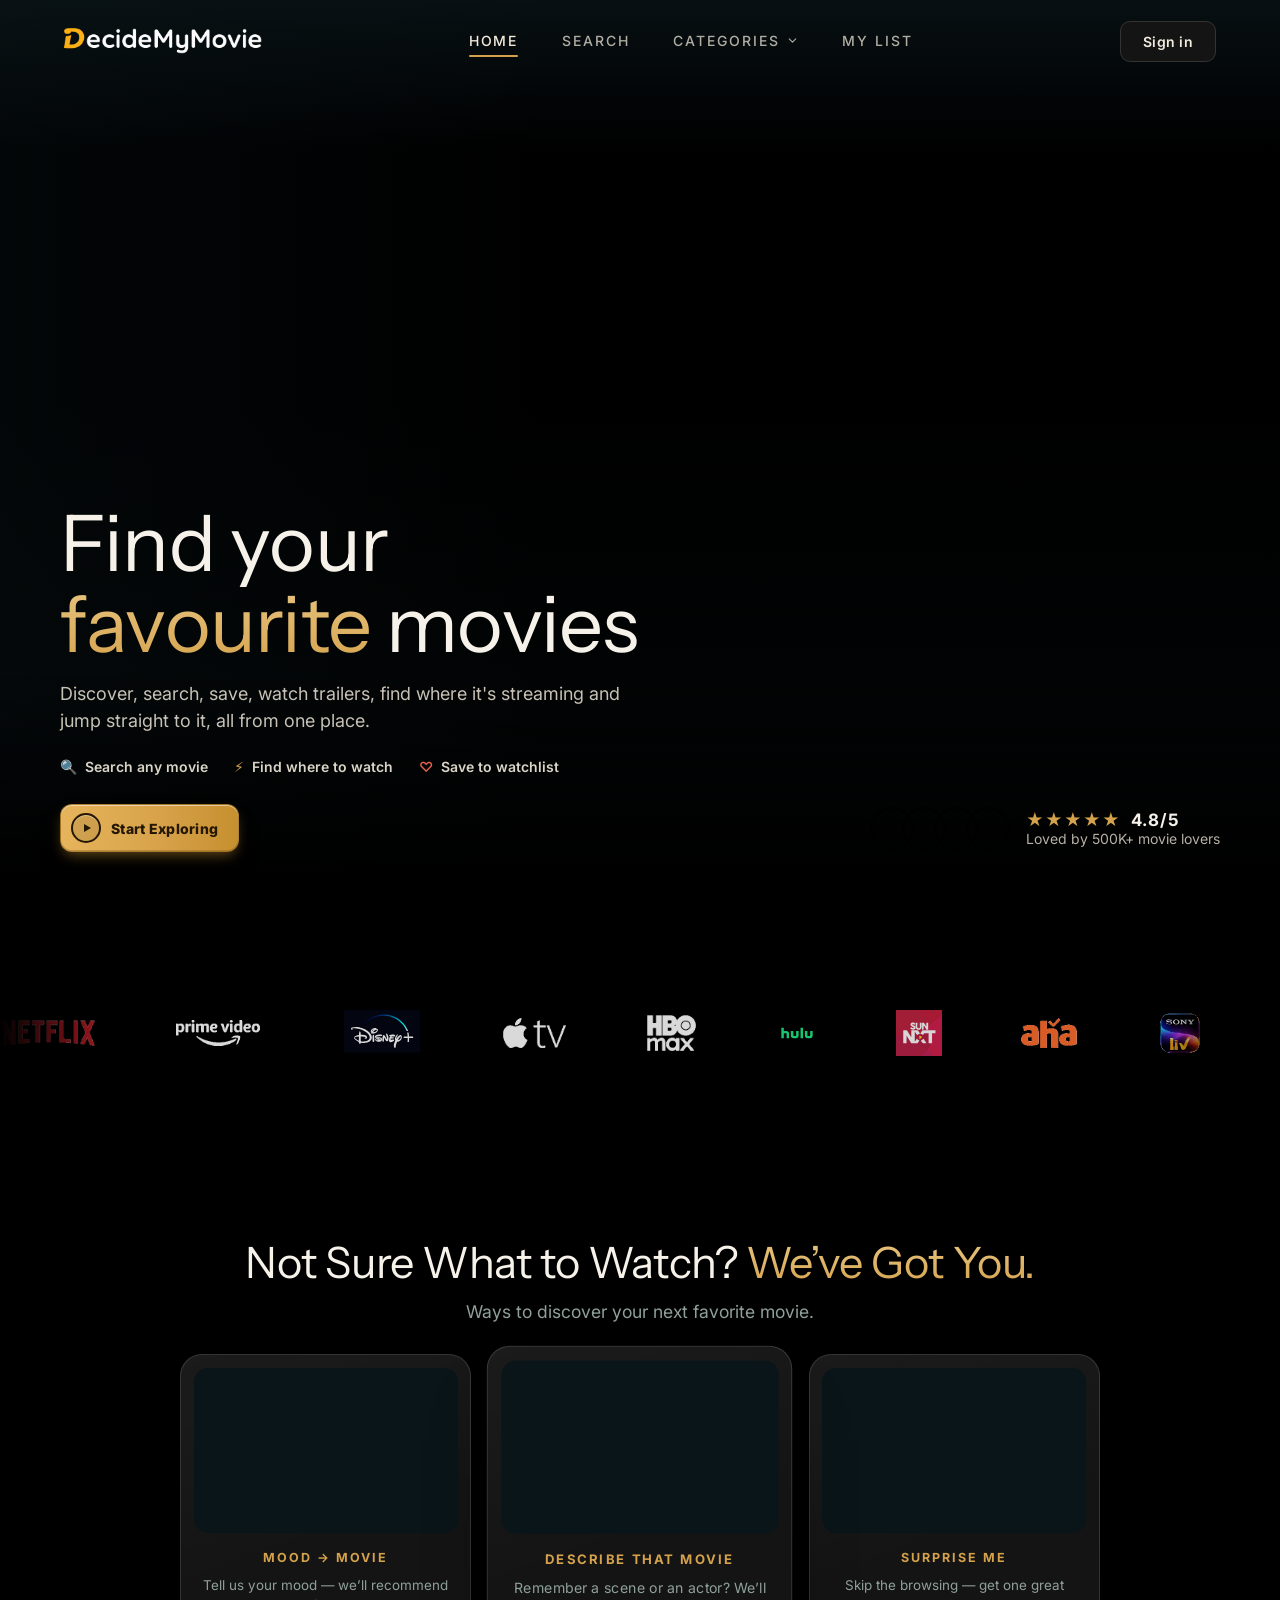
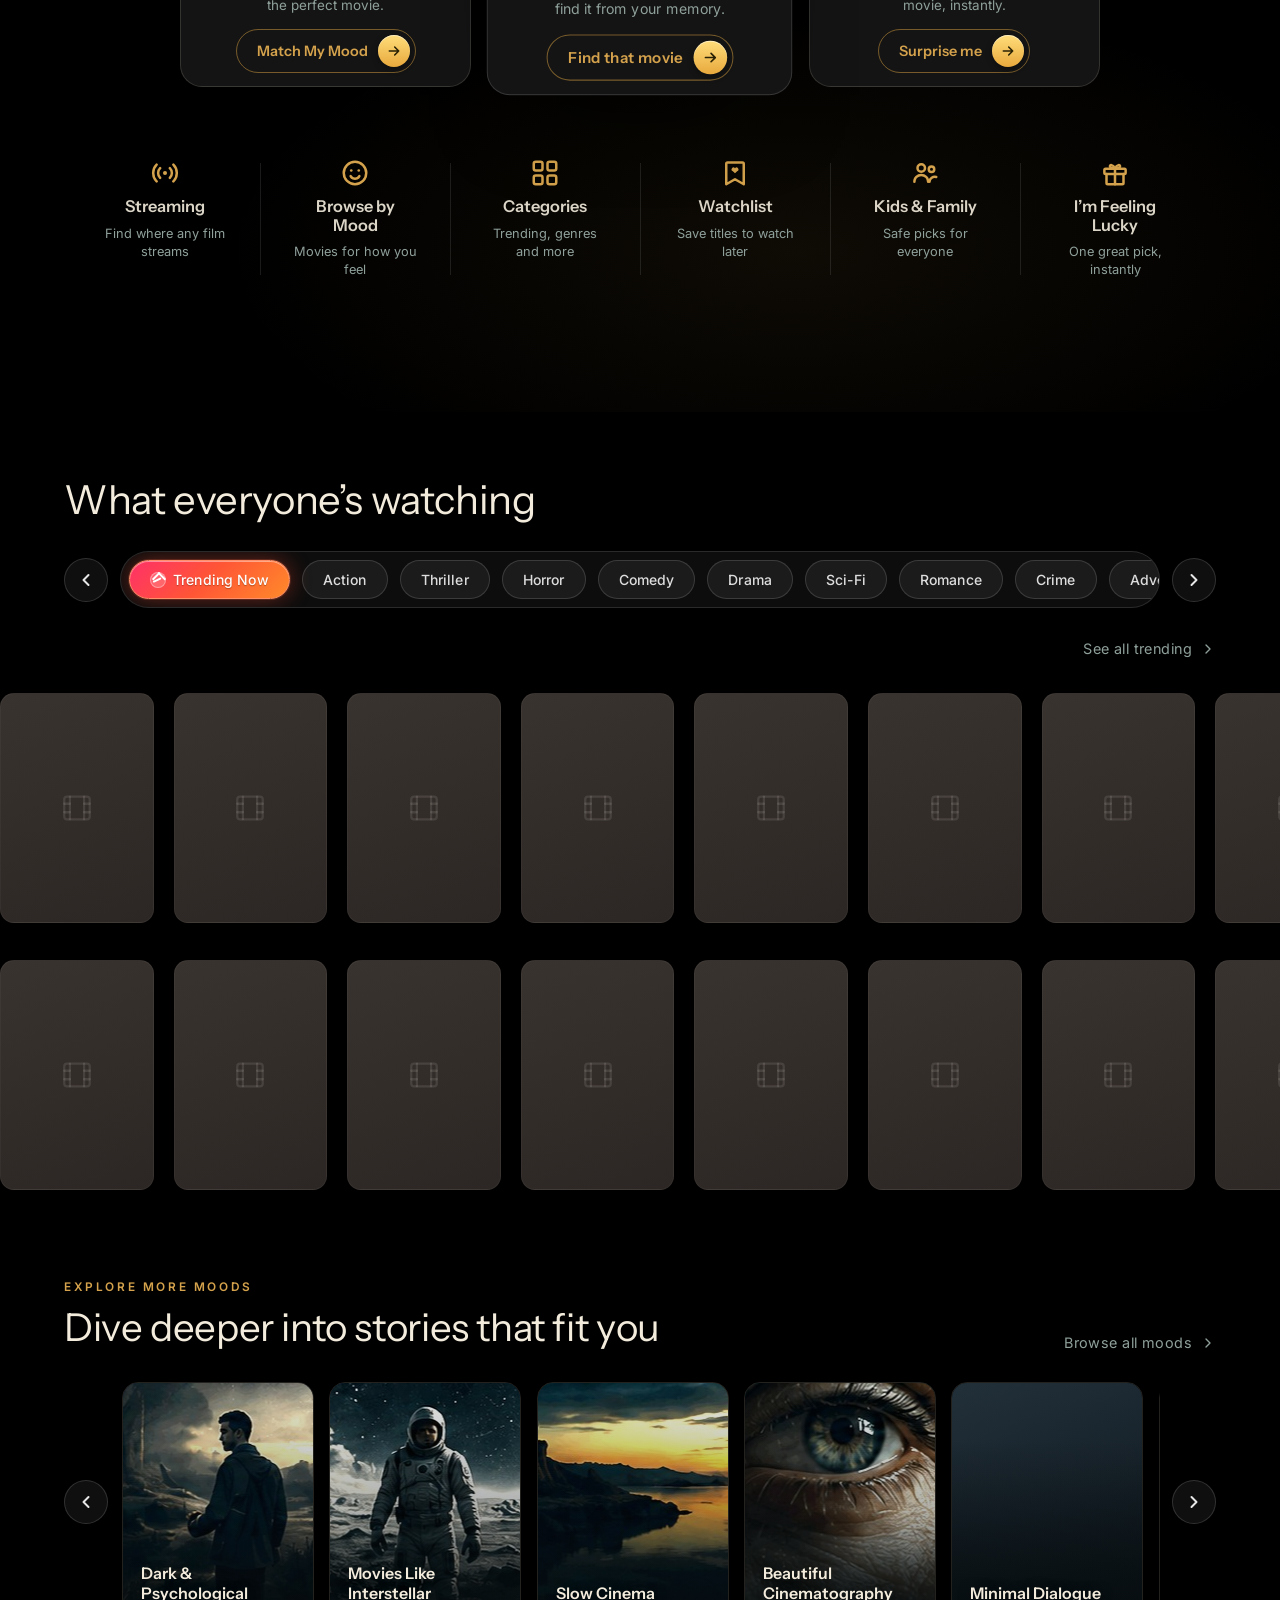
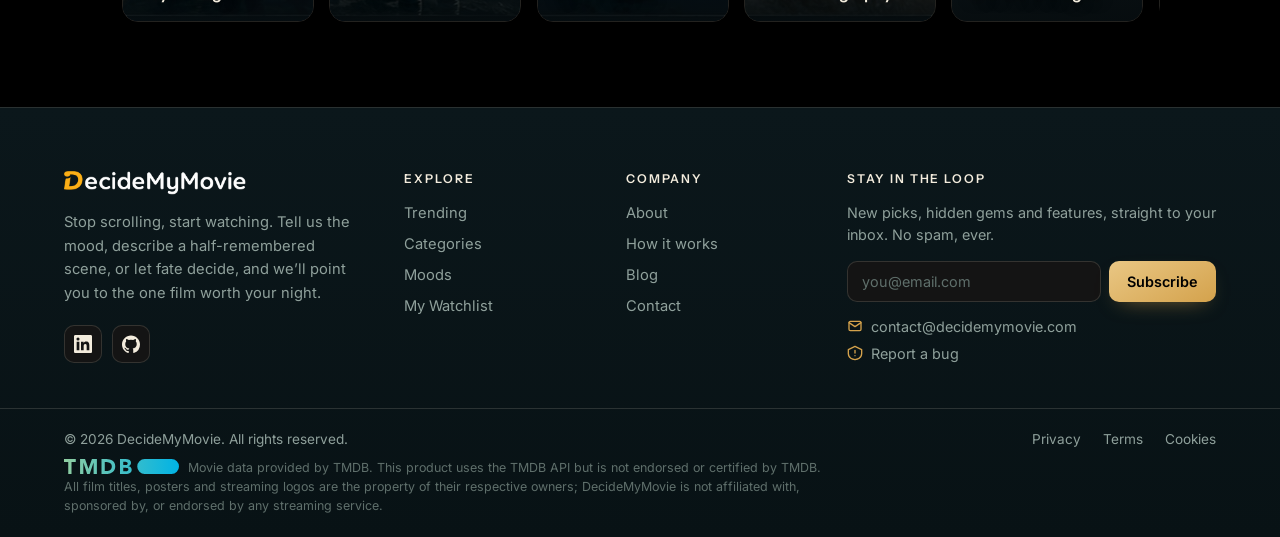
==== commit bdd34e3f: "Feature highlights: add descriptions + separators between items" ====
--- a/index.html
+++ b/index.html
@@ -642,6 +642,20 @@
   }
 
   /* ===== quick-actions grid (6 cards, no arrows, rounded) ===== */
+  /* quick-actions: feature highlights (icon, label, description) with separators */
+  .qbar{ max-width:1220px; margin:clamp(26px,4vh,50px) auto 0;
+    display:flex; flex-wrap:wrap; justify-content:center; align-items:stretch; }
+  .qbar__item{ position:relative; display:flex; flex-direction:column; align-items:center; text-align:center;
+    gap:9px; padding:6px clamp(20px,2.6vw,42px); max-width:190px; }
+  .qbar__item + .qbar__item::before{ content:""; position:absolute; left:0; top:8%; bottom:8%;
+    width:1px; background:rgba(255,255,255,.1); }
+  .qbar__ic{ display:flex; color:var(--gold); flex:none; }
+  .qbar__ic svg{ width:30px; height:30px; }
+  .qbar__label{ font-family:"Instrument Sans",system-ui,sans-serif; font-weight:600; font-size:1.02rem;
+    color:rgba(243,236,221,.9); line-height:1.15; }
+  .qbar__desc{ font-size:.8rem; line-height:1.4; color:var(--muted,#8FA09B); }
+  @media (max-width:640px){ .qbar__item + .qbar__item::before{ display:none; } }
+
   /* ================= NEW HERO ================= */
   .hero{ position:relative; min-height:100vh; min-height:100svh; overflow:hidden; display:flex; }
   .hero__media{ position:absolute; inset:0; z-index:0; }
@@ -2079,7 +2093,34 @@
       <p class="explore-head__sub">Ways to discover your next favorite movie.</p>
     </div>
     <div class="pcards" id="pcards"><!-- injected --></div>
+    <div class="qbar" id="qgrid"><!-- injected --></div>
   </section>
+  <script>
+    (function(){
+      const g=document.getElementById('qgrid'); if(!g) return;
+      const Q=[
+        {title:'Streaming', desc:'Find where any film streams',
+         icon:'<svg viewBox="0 0 24 24" fill="none" stroke="currentColor" stroke-width="2" stroke-linecap="round" stroke-linejoin="round"><circle cx="12" cy="12" r="1.6" fill="currentColor" stroke="none"/><path d="M8.1 15.9a5.5 5.5 0 0 1 0-7.8M15.9 8.1a5.5 5.5 0 0 1 0 7.8M5.3 18.7a9.5 9.5 0 0 1 0-13.4M18.7 5.3a9.5 9.5 0 0 1 0 13.4"/></svg>'},
+        {title:'Browse by Mood', desc:'Movies for how you feel',
+         icon:'<svg viewBox="0 0 24 24" fill="none" stroke="currentColor" stroke-width="2" stroke-linecap="round" stroke-linejoin="round"><circle cx="12" cy="12" r="9"/><path d="M8.5 14.5a4 4 0 0 0 7 0"/><circle cx="9" cy="10" r="1.05" fill="currentColor" stroke="none"/><circle cx="15" cy="10" r="1.05" fill="currentColor" stroke="none"/></svg>'},
+        {title:'Categories', desc:'Trending, genres and more',
+         icon:'<svg viewBox="0 0 24 24" fill="none" stroke="currentColor" stroke-width="2" stroke-linecap="round" stroke-linejoin="round"><rect x="3" y="3" width="7" height="7" rx="1.6"/><rect x="14" y="3" width="7" height="7" rx="1.6"/><rect x="3" y="14" width="7" height="7" rx="1.6"/><rect x="14" y="14" width="7" height="7" rx="1.6"/></svg>'},
+        {title:'Watchlist', desc:'Save titles to watch later',
+         icon:'<svg viewBox="0 0 24 24" fill="none" stroke="currentColor" stroke-width="2" stroke-linecap="round" stroke-linejoin="round"><path d="M6 3.5h12a1 1 0 0 1 1 1V21l-7-4-7 4V4.5a1 1 0 0 1 1-1z"/><path d="M12 12.2l-1.7-1.6a1.55 1.55 0 1 1 1.7-2.5 1.55 1.55 0 1 1 1.7 2.5z" fill="currentColor" stroke="none"/></svg>'},
+        {title:'Kids &amp; Family', desc:'Safe picks for everyone',
+         icon:'<svg viewBox="0 0 24 24" fill="none" stroke="currentColor" stroke-width="2" stroke-linecap="round" stroke-linejoin="round"><circle cx="9" cy="8" r="3"/><path d="M3.5 19a5.5 5.5 0 0 1 11 0"/><circle cx="17.2" cy="9" r="2.2"/><path d="M15.6 19a4.2 4.2 0 0 1 5.4-3.8"/></svg>'},
+        {title:'I&rsquo;m Feeling Lucky', desc:'One great pick, instantly',
+         icon:'<svg viewBox="0 0 24 24" fill="none" stroke="currentColor" stroke-width="2" stroke-linecap="round" stroke-linejoin="round"><rect x="3.5" y="8.5" width="17" height="4.2" rx="1"/><path d="M5.2 12.7V20a1 1 0 0 0 1 1h11.6a1 1 0 0 0 1-1v-7.3"/><line x1="12" y1="8.5" x2="12" y2="21"/><path d="M12 8.5C10.5 5 7.5 5 8 7c.3 1.2 4 1.5 4 1.5z"/><path d="M12 8.5C13.5 5 16.5 5 16 7c-.3 1.2-4 1.5-4 1.5z"/></svg>'},
+      ];
+      g.innerHTML=Q.map(c=>(
+        '<div class="qbar__item">'
+        + '<span class="qbar__ic">'+c.icon+'</span>'
+        + '<span class="qbar__label">'+c.title+'</span>'
+        + '<span class="qbar__desc">'+c.desc+'</span>'
+        + '</div>'
+      )).join('');
+    })();
+  </script>
 
   <!-- ============ TRENDING / BROWSE (final page) ============ -->
   <section class="browse" id="browse" aria-label="What everyone's watching">
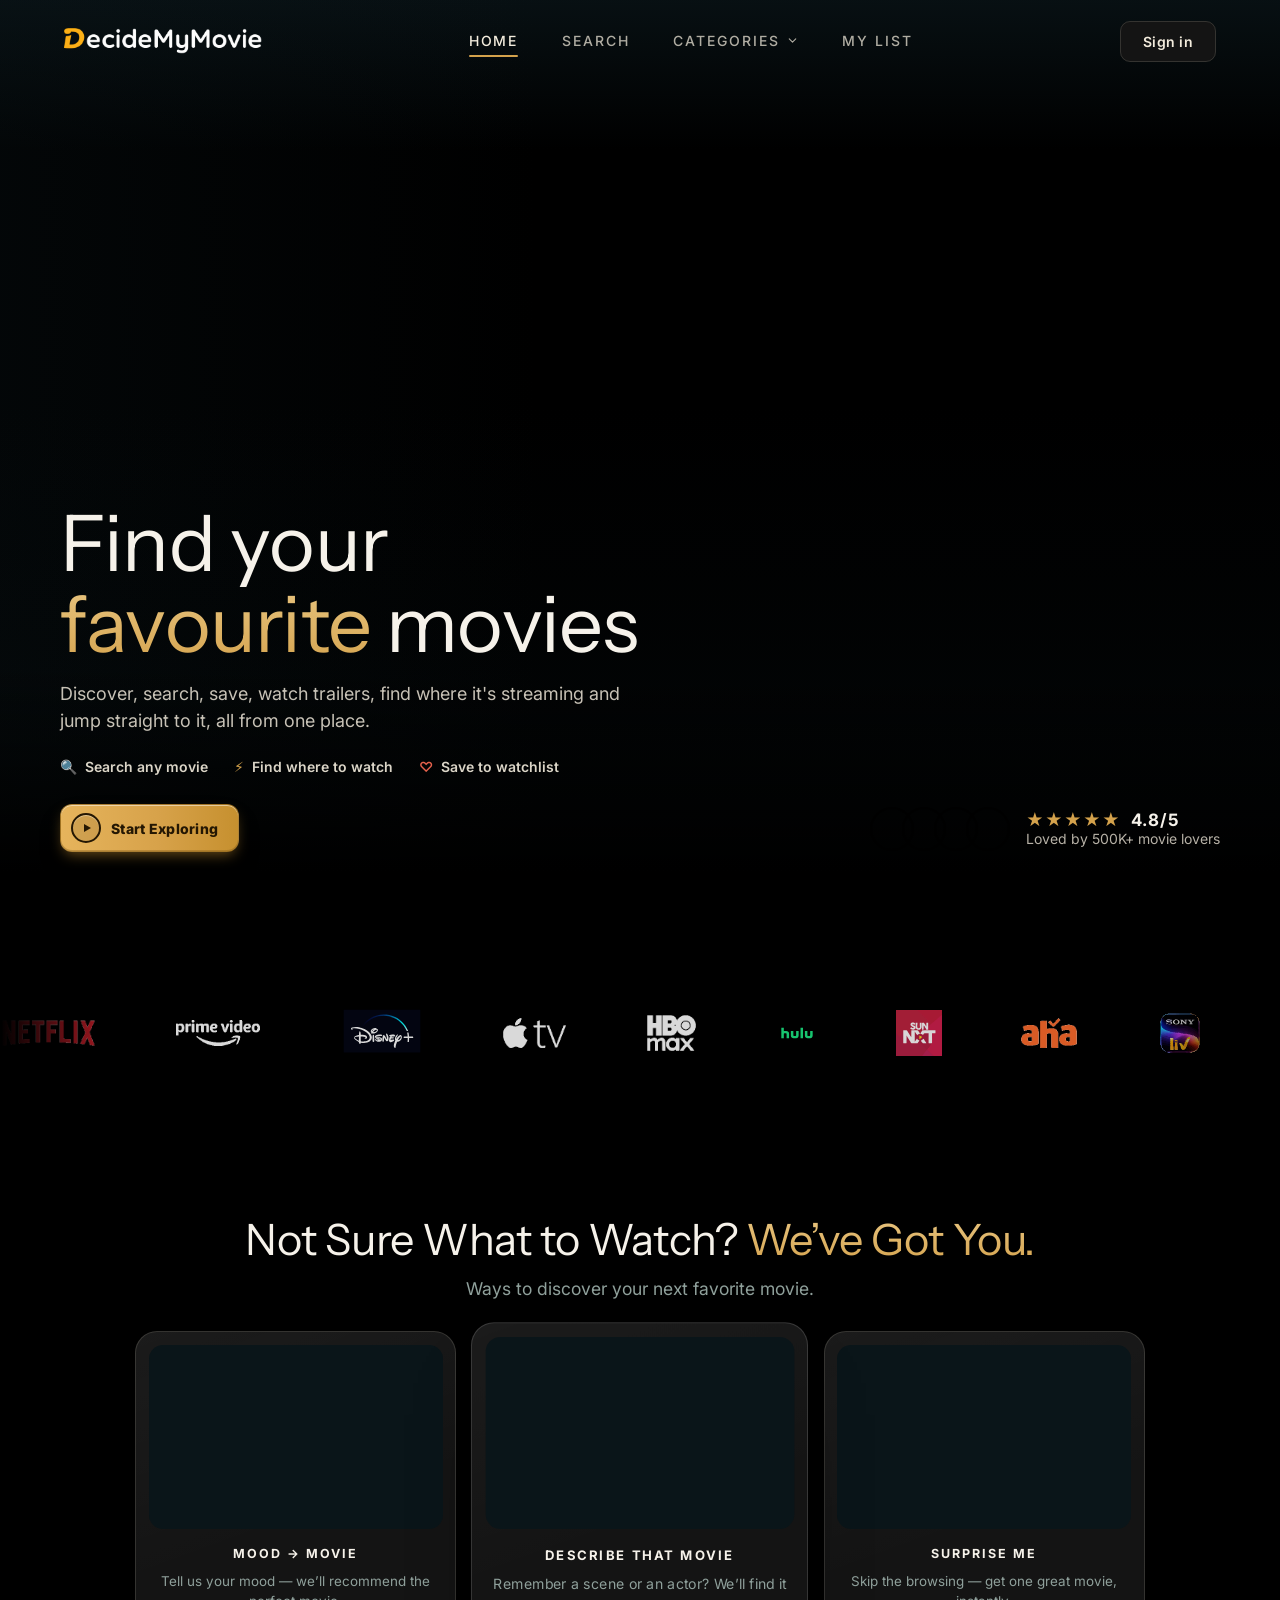
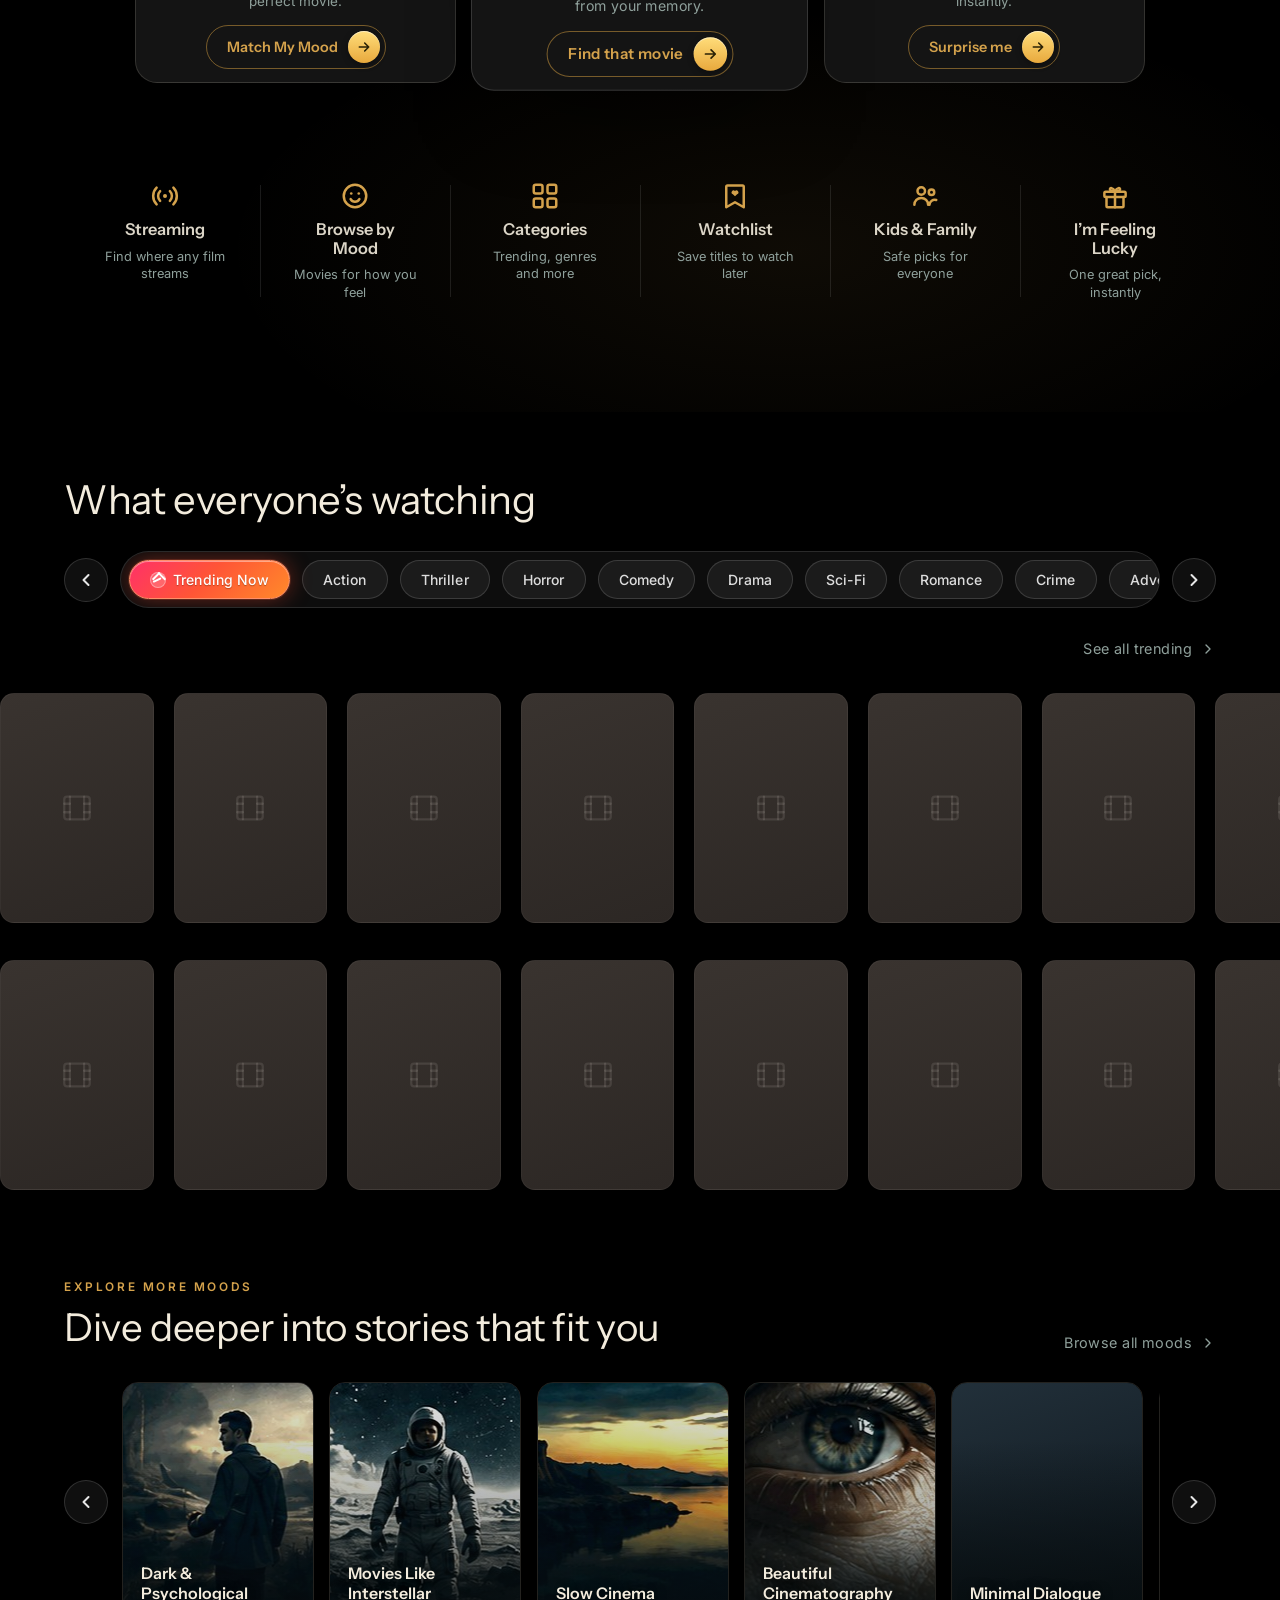
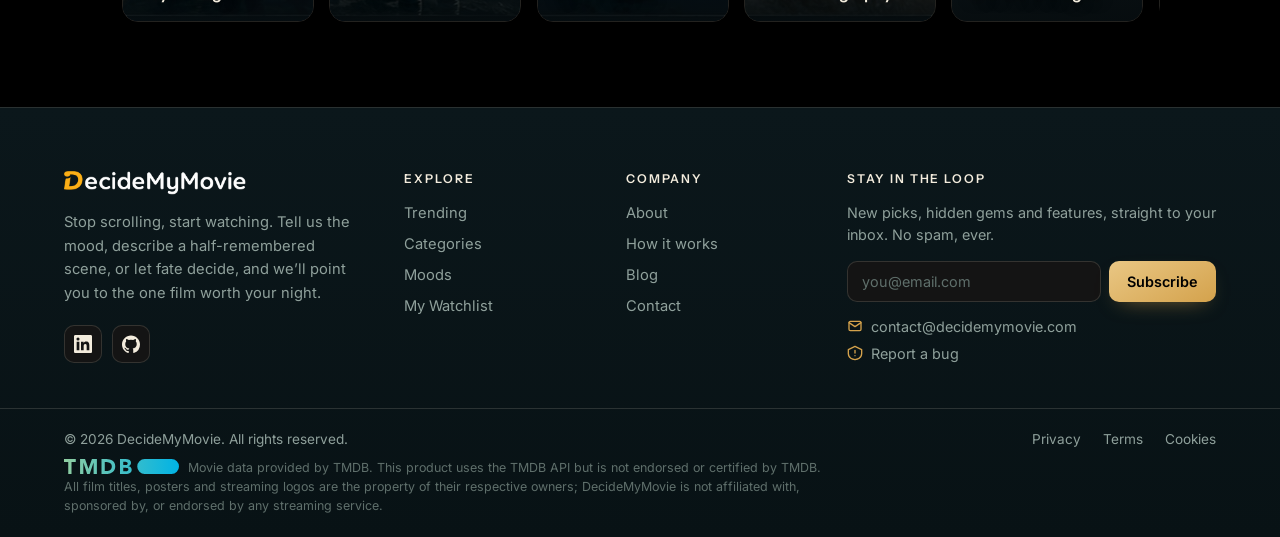
==== commit b45015df: "Bigger feature cards, more gap to highlights, tags match heading color" ====
--- a/index.html
+++ b/index.html
@@ -578,7 +578,7 @@
   /* ===== 3-up feature cards, centre active ===== */
   .pcards{
     display:grid; grid-template-columns:repeat(3,1fr); gap:clamp(16px,1.8vw,26px);
-    max-width:920px; margin:0 auto; width:100%; align-items:stretch;
+    max-width:1010px; margin:0 auto; width:100%; align-items:stretch;
   }
   .pcard{
     position:relative; display:flex; flex-direction:column;
@@ -616,7 +616,7 @@
   /* text in the middle */
   .pcard__body{ padding:13px 6px 0; text-align:center; flex:1; }
   .pcard__name{ font-family:"Fraunces",serif; font-weight:400; font-size:clamp(1.3rem,1.7vw,1.6rem); line-height:1; letter-spacing:.02em; color:var(--cream); }
-  .pcard__tag{ display:inline-block; margin-top:0; font-size:12.5px; font-weight:700; letter-spacing:.16em; text-transform:uppercase; color:var(--gold); }
+  .pcard__tag{ display:inline-block; margin-top:0; font-size:12.5px; font-weight:700; letter-spacing:.16em; text-transform:uppercase; color:#F6F2EA; }
   .pcard__text{ margin-top:9px; font-size:.84rem; line-height:1.5; color:var(--muted); }
 
   /* button at the bottom */
@@ -643,7 +643,7 @@
 
   /* ===== quick-actions grid (6 cards, no arrows, rounded) ===== */
   /* quick-actions: feature highlights (icon, label, description) with separators */
-  .qbar{ max-width:1220px; margin:clamp(26px,4vh,50px) auto 0;
+  .qbar{ max-width:1220px; margin:clamp(46px,7vh,88px) auto 0;
     display:flex; flex-wrap:wrap; justify-content:center; align-items:stretch; }
   .qbar__item{ position:relative; display:flex; flex-direction:column; align-items:center; text-align:center;
     gap:9px; padding:6px clamp(20px,2.6vw,42px); max-width:190px; }
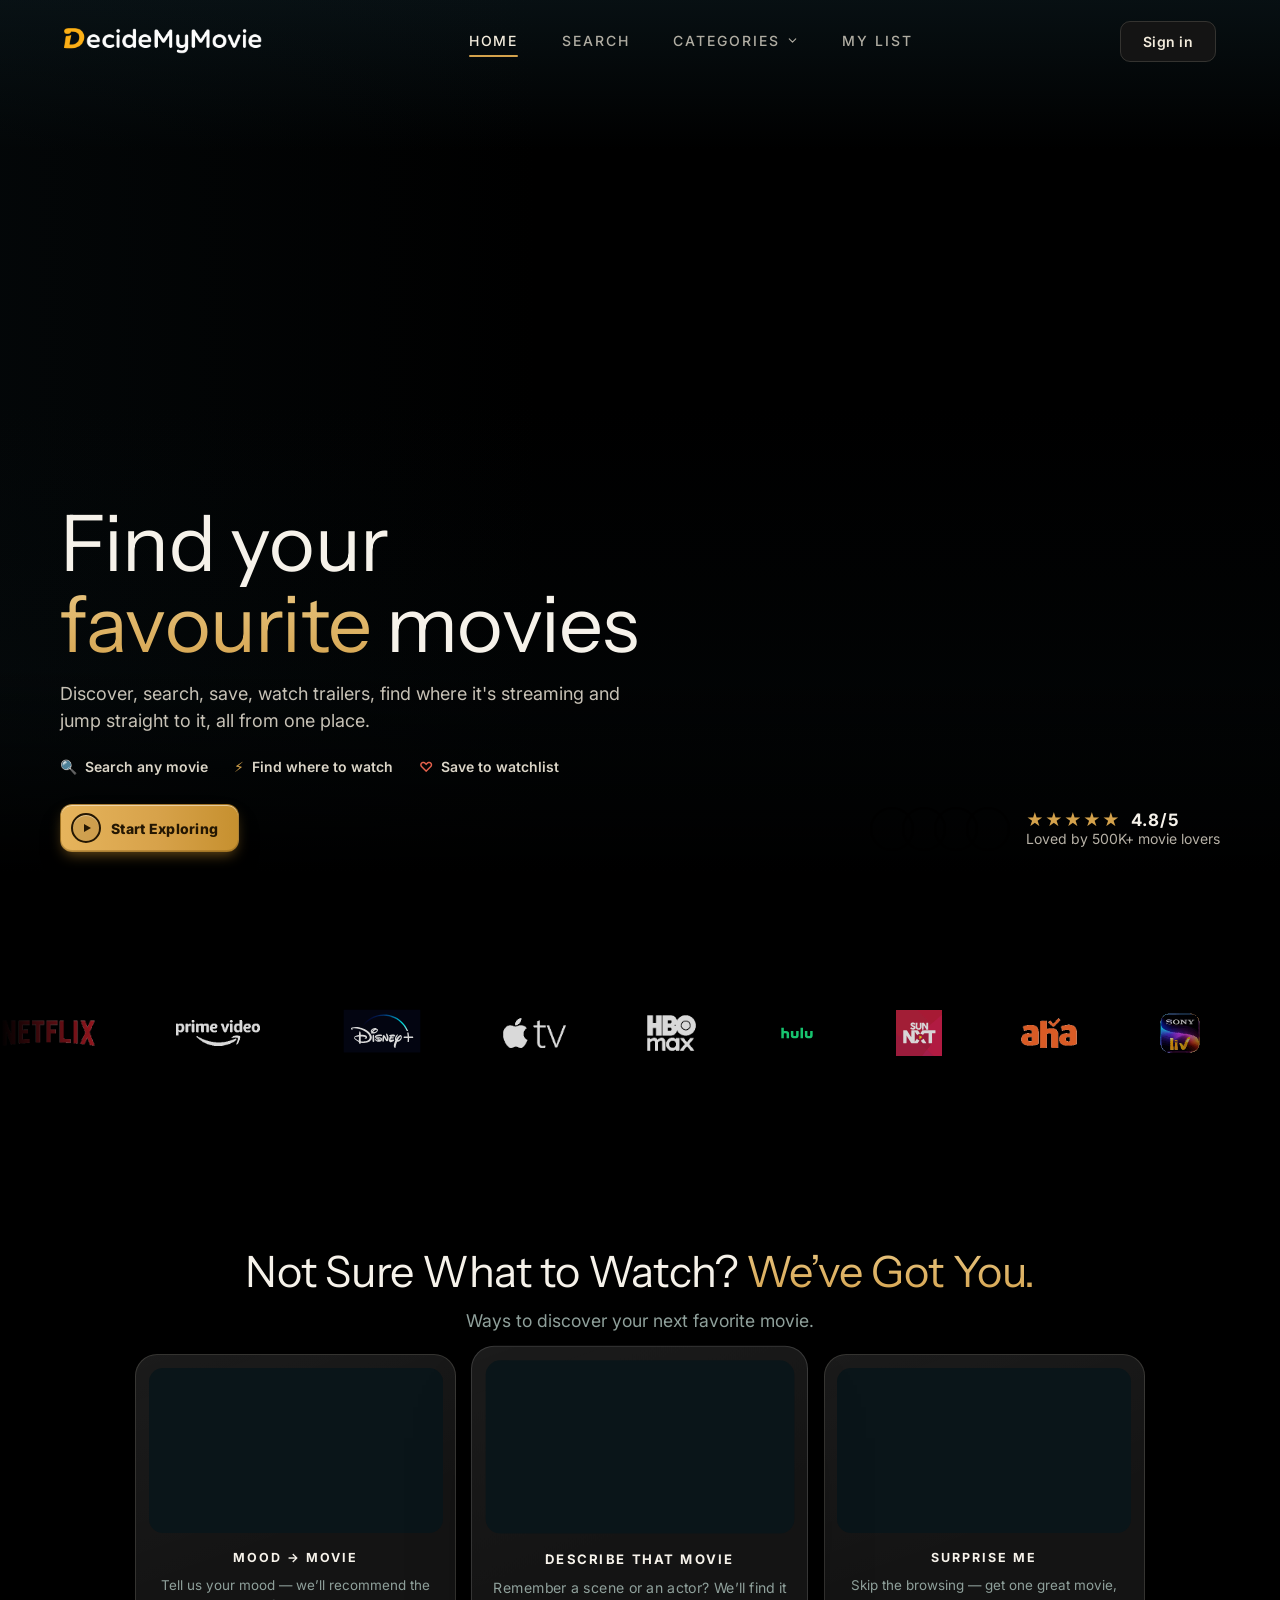
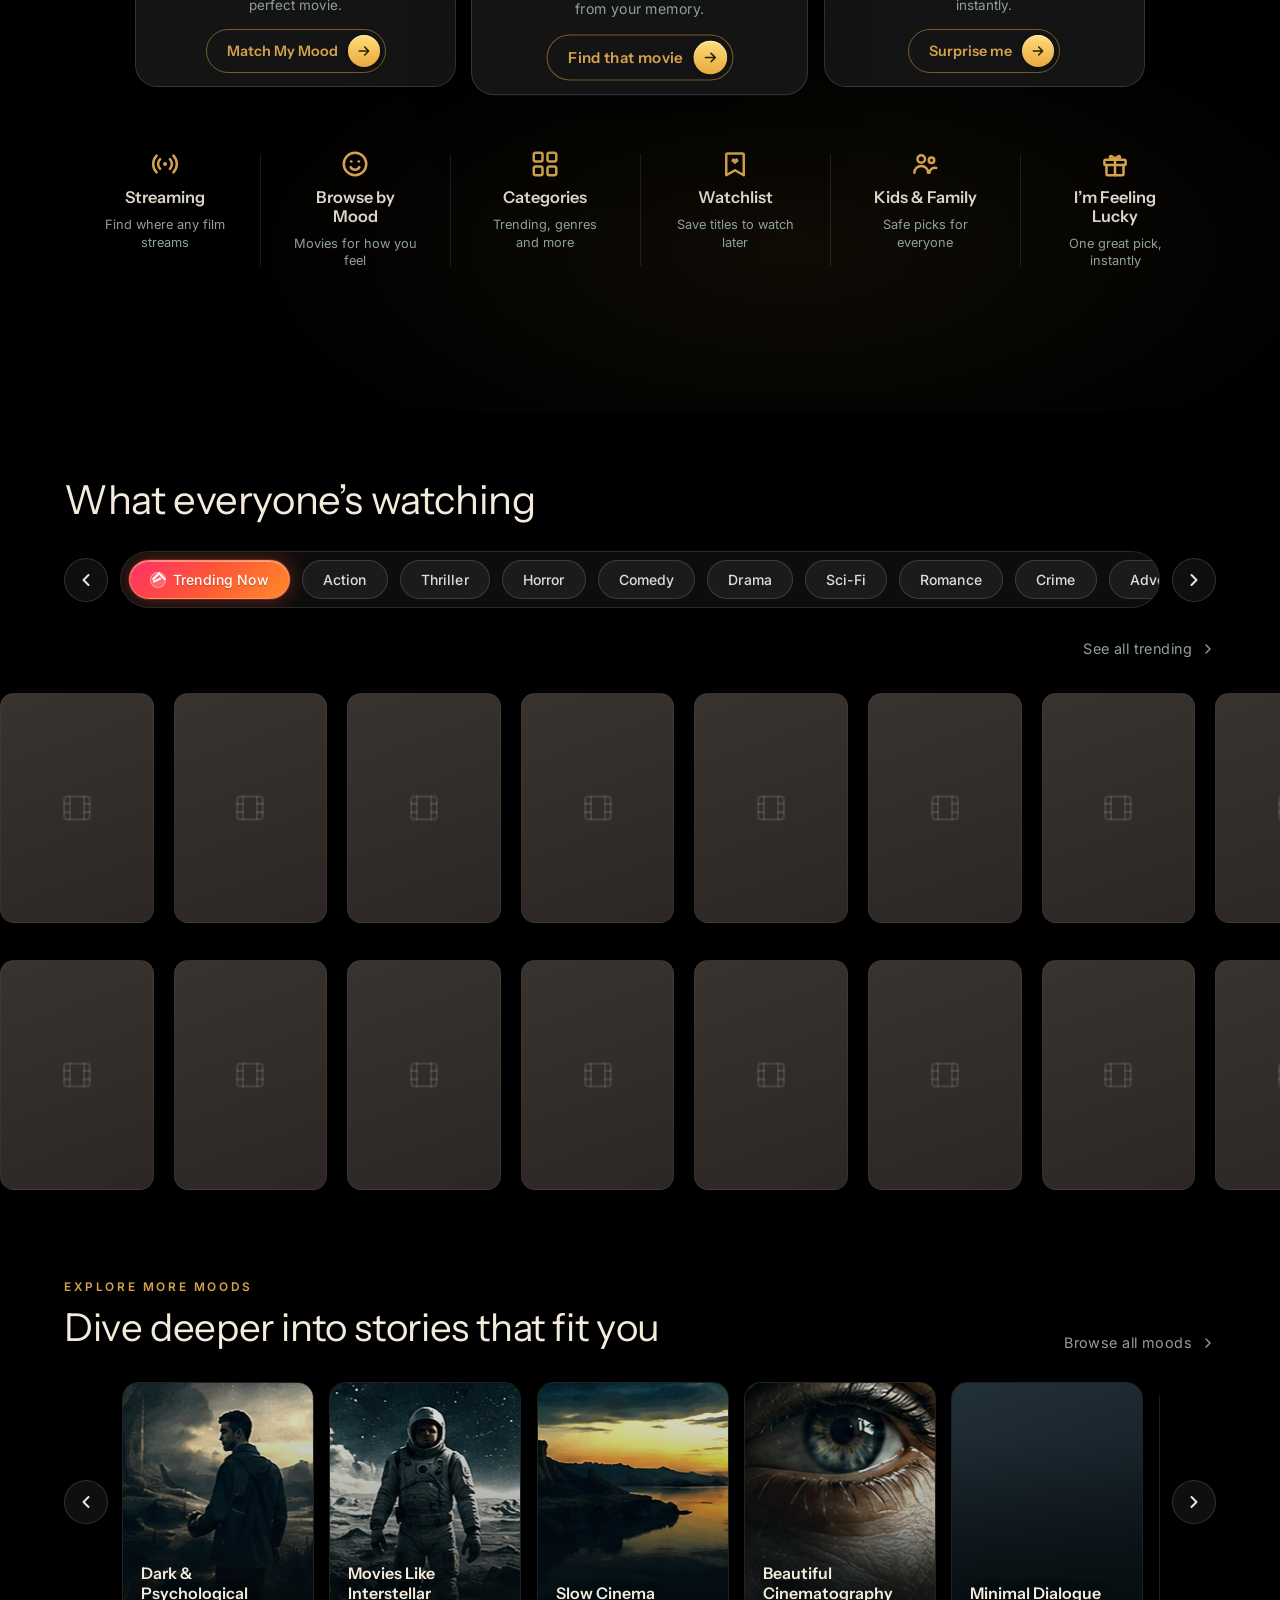
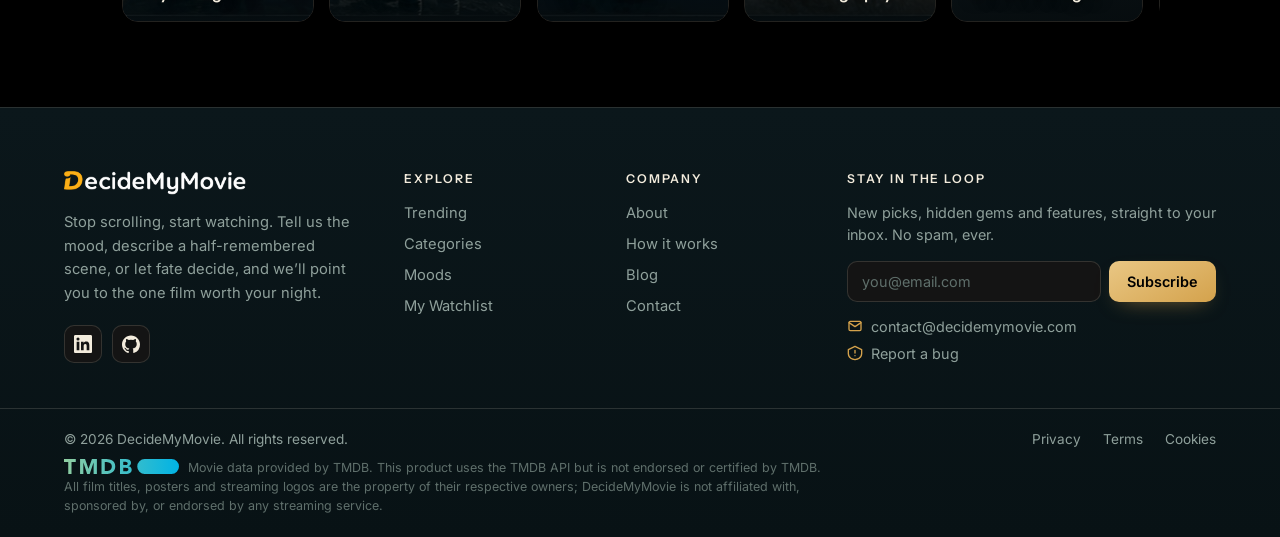
==== commit ed6e64f4: "Clean URLs: serve /privacy from privacy.html, 301 redirect .html -> extensionless" ====
--- a/index.html
+++ b/index.html
@@ -318,8 +318,8 @@
   .feats{
     position:relative; z-index:1;
     min-height:100vh; min-height:100svh;
-    padding:clamp(34px,5vh,64px) clamp(24px,5vw,64px) clamp(34px,5vh,60px);
-    display:flex; flex-direction:column; justify-content:center; gap:clamp(20px,3.2vh,40px);
+    padding:clamp(24px,3.5vh,48px) clamp(24px,5vw,64px) clamp(24px,3.5vh,44px);
+    display:flex; flex-direction:column; justify-content:center; gap:clamp(14px,2.2vh,28px);
     background:
       radial-gradient(72vw 46vh at 62% 82%, rgba(212,162,76,.07), transparent 62%),
       var(--ink);
@@ -597,7 +597,7 @@
 
   /* picture on top */
   .pcard__art{
-    position:relative; overflow:hidden; border-radius:14px; aspect-ratio:16/10;
+    position:relative; overflow:hidden; border-radius:14px; aspect-ratio:16/9;
     background:#0A1519; border:none;
   }
   .pcard__art video{ position:absolute; inset:0; width:100%; height:100%; object-fit:cover; }
@@ -643,7 +643,7 @@
 
   /* ===== quick-actions grid (6 cards, no arrows, rounded) ===== */
   /* quick-actions: feature highlights (icon, label, description) with separators */
-  .qbar{ max-width:1220px; margin:clamp(46px,7vh,88px) auto 0;
+  .qbar{ max-width:1220px; margin:clamp(28px,4vh,52px) auto 0;
     display:flex; flex-wrap:wrap; justify-content:center; align-items:stretch; }
   .qbar__item{ position:relative; display:flex; flex-direction:column; align-items:center; text-align:center;
     gap:9px; padding:6px clamp(20px,2.6vw,42px); max-width:190px; }
@@ -2201,10 +2201,10 @@
       <div class="foot__col">
         <h4>Company</h4>
         <ul>
-          <li><a href="about.html">About</a></li>
-          <li><a href="how-it-works.html">How it works</a></li>
-          <li><a href="blog.html">Blog</a></li>
-          <li><a href="contact.html">Contact</a></li>
+          <li><a href="/about">About</a></li>
+          <li><a href="/how-it-works">How it works</a></li>
+          <li><a href="/blog">Blog</a></li>
+          <li><a href="/contact">Contact</a></li>
         </ul>
       </div>
 
@@ -2231,9 +2231,9 @@
         <div class="foot__barrow">
           <span class="foot__copy">&copy; 2026 DecideMyMovie. All rights reserved.</span>
           <div class="foot__legal">
-            <a href="privacy.html">Privacy</a>
-            <a href="terms.html">Terms</a>
-            <a href="cookies.html">Cookies</a>
+            <a href="/privacy">Privacy</a>
+            <a href="/terms">Terms</a>
+            <a href="/cookies">Cookies</a>
           </div>
         </div>
         <p class="foot__fine"><img src="tmdb-logo.svg" class="foot__tmdb" alt="TMDB" loading="lazy" onerror="this.style.display='none'">Movie data provided by TMDB. This product uses the TMDB API but is not endorsed or certified by TMDB. All film titles, posters and streaming logos are the property of their respective owners; DecideMyMovie is not affiliated with, sponsored by, or endorsed by any streaming service.</p>
